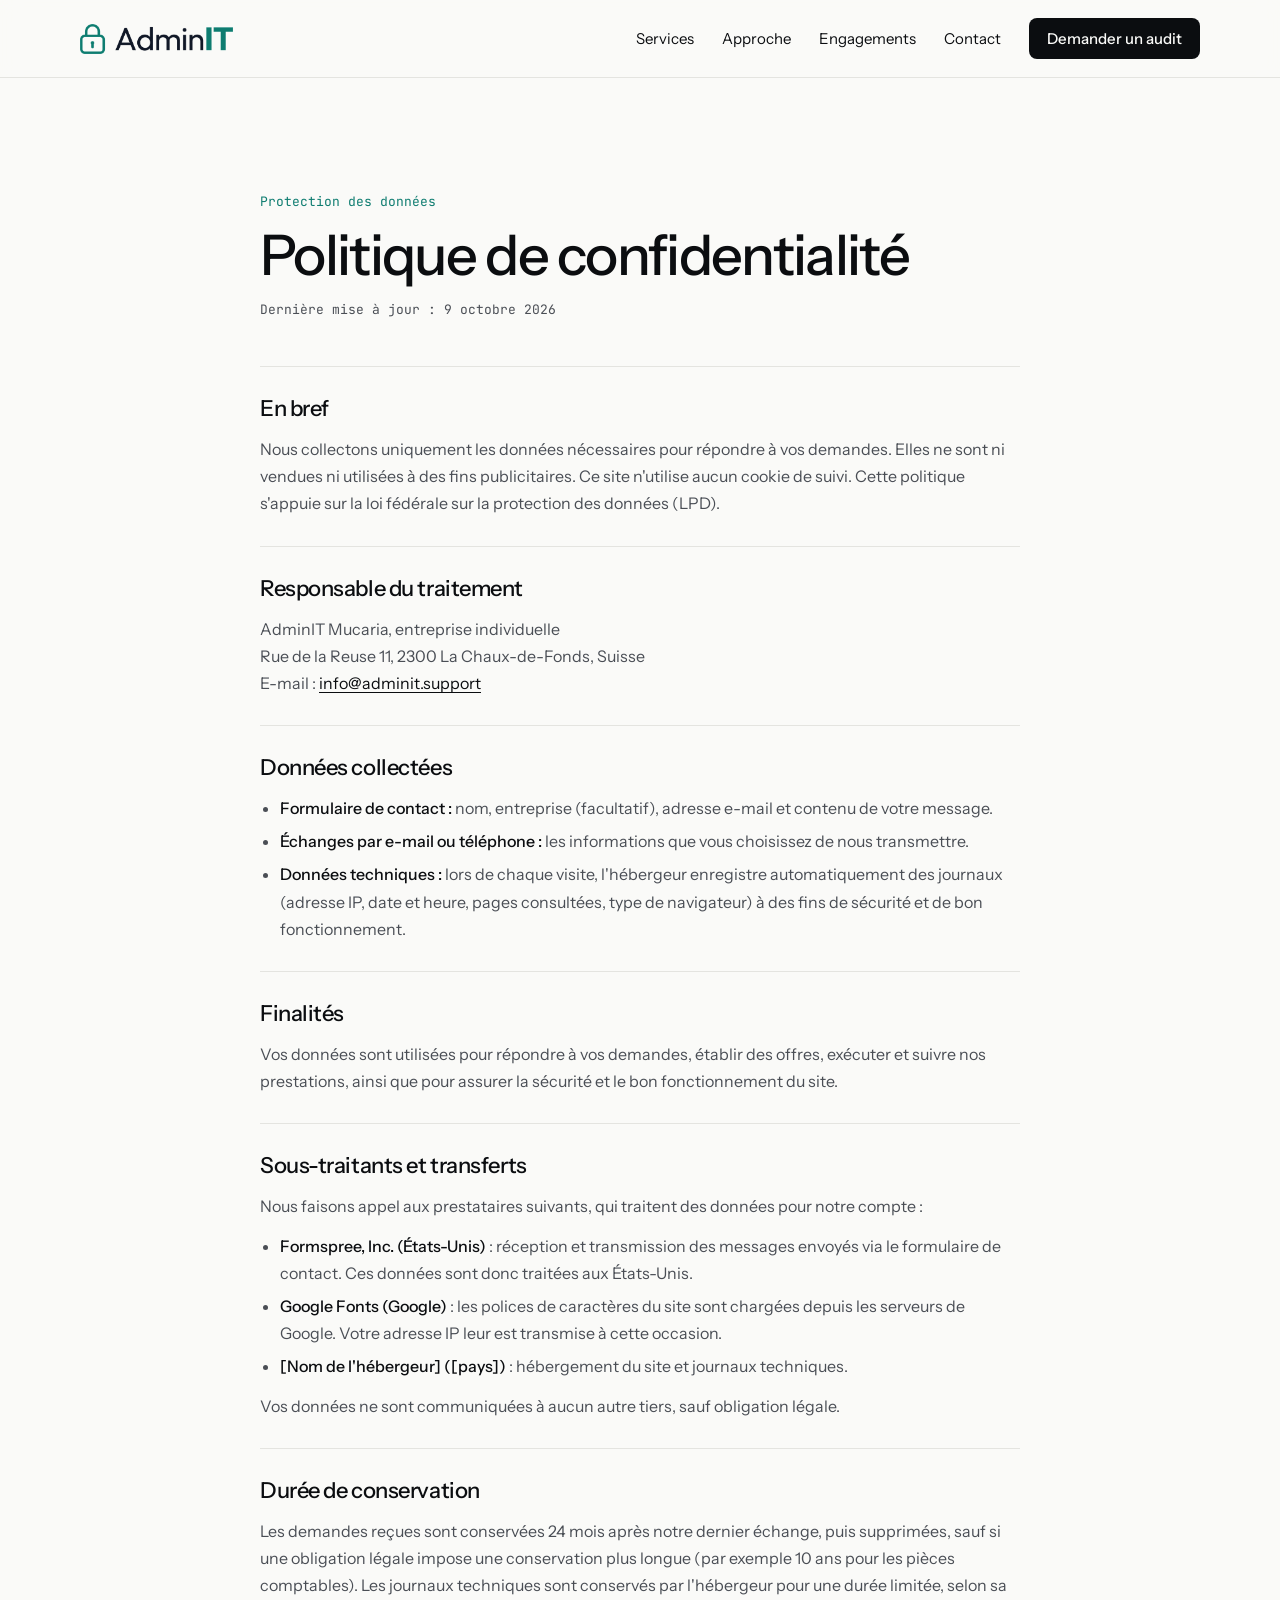
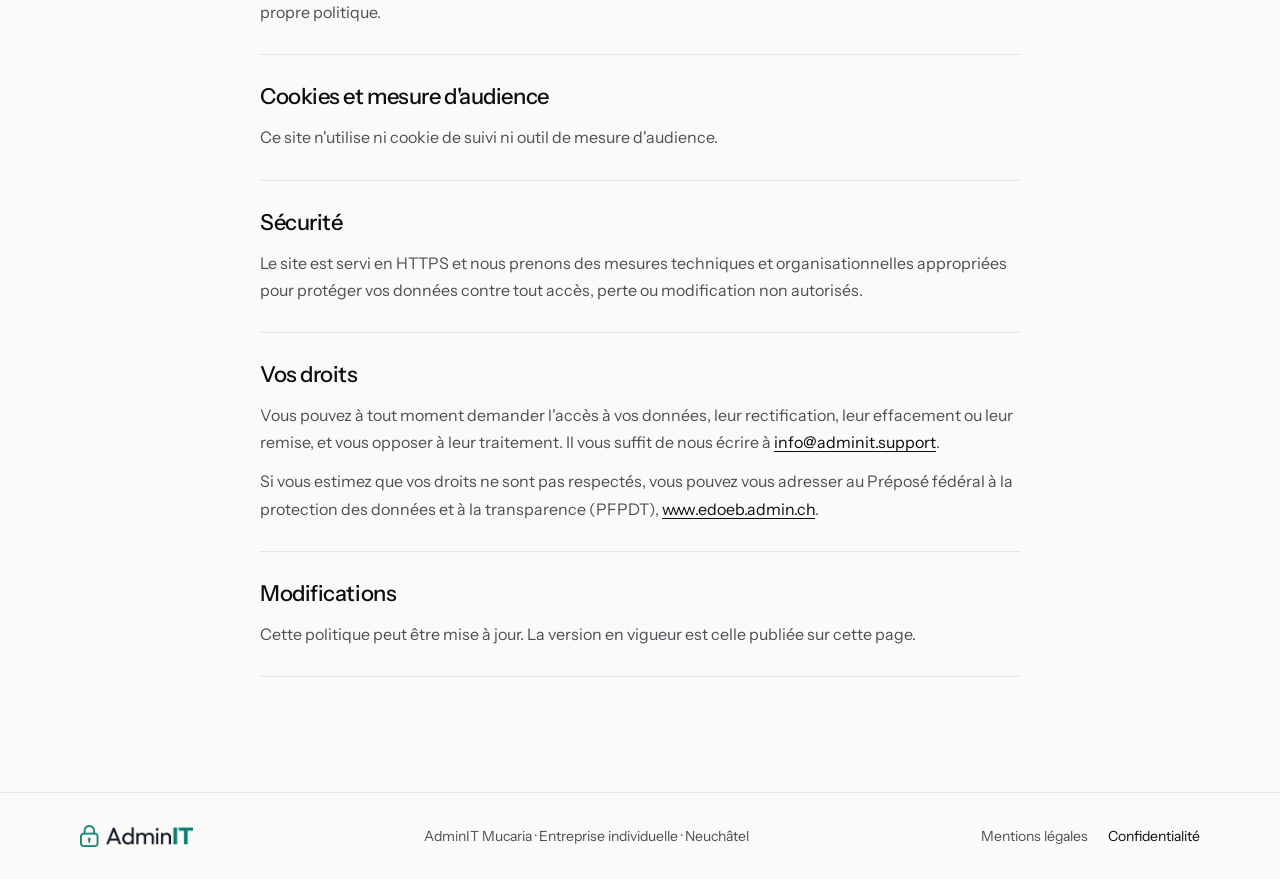
==== confidentialite.html @ e239843e "Site v1" ====
<!doctype html>
<html lang="fr">
<head>
<meta charset="utf-8">
<meta name="viewport" content="width=device-width, initial-scale=1">
<title>Politique de confidentialité — AdminIT</title>
<meta name="description" content="Politique de confidentialité d'AdminIT : données collectées, finalités, sous-traitants, durée de conservation et vos droits selon la LPD.">
<link rel="canonical" href="https://adminit.support/confidentialite.html">
<meta name="theme-color" content="#FAFAF8">

<meta property="og:type" content="website">
<meta property="og:locale" content="fr_CH">
<meta property="og:site_name" content="AdminIT">
<meta property="og:title" content="Politique de confidentialité — AdminIT">
<meta property="og:description" content="Politique de confidentialité d'AdminIT : données collectées, finalités, sous-traitants, durée de conservation et vos droits selon la LPD.">
<meta property="og:url" content="https://adminit.support/confidentialite.html">
<meta property="og:image" content="https://adminit.support/assets/og-image.png">
<meta name="twitter:card" content="summary_large_image">

<link rel="icon" type="image/png" href="assets/favicon.png">
<link rel="apple-touch-icon" href="assets/apple-touch-icon.png">

<link rel="preconnect" href="https://fonts.googleapis.com">
<link rel="preconnect" href="https://fonts.gstatic.com" crossorigin>
<link rel="stylesheet" href="https://fonts.googleapis.com/css2?family=Instrument+Sans:wght@400;500;600&amp;family=JetBrains+Mono:wght@400;500&amp;display=swap">
<link rel="stylesheet" href="styles.css">
<script>document.documentElement.classList.add('js')</script>
<script src="script.js" defer></script>
</head>
<body>
<a class="skip-link" href="#contenu">Aller au contenu</a>

<header class="site-header">
  <div class="container header-inner">
    <a class="brand" href="index.html" aria-label="AdminIT — accueil">
      <img src="assets/logo-adminit.png" alt="AdminIT" width="153" height="30">
    </a>
    <button class="nav-toggle" type="button" aria-expanded="false" aria-controls="site-nav" aria-label="Ouvrir le menu">
      <span class="nav-toggle-bar"></span>
      <span class="nav-toggle-bar"></span>
    </button>
    <nav id="site-nav" class="site-nav" aria-label="Navigation principale">
      <a href="index.html#services">Services</a>
      <a href="index.html#approche">Approche</a>
      <a href="index.html#engagements">Engagements</a>
      <a href="index.html#contact">Contact</a>
      <a class="btn btn-dark" href="index.html#contact">Demander un audit</a>
    </nav>
  </div>
</header>

<main id="contenu" class="container section legal">
  <div class="legal-head reveal">
    <span class="eyebrow">Protection des données</span>
    <h1 class="legal-title">Politique de confidentialité</h1>
    <p class="legal-updated">Dernière mise à jour : 9 octobre 2026</p>
  </div>

  <section class="legal-section reveal">
    <h2>En bref</h2>
    <p>Nous collectons uniquement les données nécessaires pour répondre à vos demandes. Elles ne sont ni vendues ni utilisées à des fins publicitaires. Ce site n'utilise aucun cookie de suivi. Cette politique s'appuie sur la loi fédérale sur la protection des données (LPD).</p>
  </section>

  <section class="legal-section reveal">
    <h2>Responsable du traitement</h2>
    <p>AdminIT Mucaria, entreprise individuelle<br>
    Rue de la Reuse 11, 2300 La Chaux-de-Fonds, Suisse<br>
    E-mail : <a href="mailto:info@adminit.support">info@adminit.support</a></p>
  </section>

  <section class="legal-section reveal">
    <h2>Données collectées</h2>
    <ul>
      <li><strong>Formulaire de contact :</strong> nom, entreprise (facultatif), adresse e-mail et contenu de votre message.</li>
      <li><strong>Échanges par e-mail ou téléphone :</strong> les informations que vous choisissez de nous transmettre.</li>
      <li><strong>Données techniques :</strong> lors de chaque visite, l'hébergeur enregistre automatiquement des journaux (adresse IP, date et heure, pages consultées, type de navigateur) à des fins de sécurité et de bon fonctionnement.</li>
    </ul>
  </section>

  <section class="legal-section reveal">
    <h2>Finalités</h2>
    <p>Vos données sont utilisées pour répondre à vos demandes, établir des offres, exécuter et suivre nos prestations, ainsi que pour assurer la sécurité et le bon fonctionnement du site.</p>
  </section>

  <section class="legal-section reveal">
    <h2>Sous-traitants et transferts</h2>
    <p>Nous faisons appel aux prestataires suivants, qui traitent des données pour notre compte :</p>
    <ul>
      <li><strong>Formspree, Inc. (États-Unis)</strong> : réception et transmission des messages envoyés via le formulaire de contact. Ces données sont donc traitées aux États-Unis.</li>
      <li><strong>Google Fonts (Google)</strong> : les polices de caractères du site sont chargées depuis les serveurs de Google. Votre adresse IP leur est transmise à cette occasion.</li>
      <li><strong>[Nom de l'hébergeur] ([pays])</strong> : hébergement du site et journaux techniques.</li>
    </ul>
    <p>Vos données ne sont communiquées à aucun autre tiers, sauf obligation légale.</p>
  </section>

  <section class="legal-section reveal">
    <h2>Durée de conservation</h2>
    <p>Les demandes reçues sont conservées 24 mois après notre dernier échange, puis supprimées, sauf si une obligation légale impose une conservation plus longue (par exemple 10 ans pour les pièces comptables). Les journaux techniques sont conservés par l'hébergeur pour une durée limitée, selon sa propre politique.</p>
  </section>

  <section class="legal-section reveal">
    <h2>Cookies et mesure d'audience</h2>
    <p>Ce site n'utilise ni cookie de suivi ni outil de mesure d'audience.</p>
  </section>

  <section class="legal-section reveal">
    <h2>Sécurité</h2>
    <p>Le site est servi en HTTPS et nous prenons des mesures techniques et organisationnelles appropriées pour protéger vos données contre tout accès, perte ou modification non autorisés.</p>
  </section>

  <section class="legal-section reveal">
    <h2>Vos droits</h2>
    <p>Vous pouvez à tout moment demander l'accès à vos données, leur rectification, leur effacement ou leur remise, et vous opposer à leur traitement. Il vous suffit de nous écrire à <a href="mailto:info@adminit.support">info@adminit.support</a>.</p>
    <p>Si vous estimez que vos droits ne sont pas respectés, vous pouvez vous adresser au Préposé fédéral à la protection des données et à la transparence (PFPDT), <a href="https://www.edoeb.admin.ch" rel="noopener">www.edoeb.admin.ch</a>.</p>
  </section>

  <section class="legal-section reveal">
    <h2>Modifications</h2>
    <p>Cette politique peut être mise à jour. La version en vigueur est celle publiée sur cette page.</p>
  </section>
</main>

<footer class="site-footer">
  <div class="container footer-inner">
    <a class="footer-brand" href="index.html"><img src="assets/logo-adminit.png" alt="AdminIT" width="113" height="22" loading="lazy"></a>
    <span>AdminIT Mucaria · Entreprise individuelle · Neuchâtel</span>
    <div class="footer-links">
      <a href="mentions-legales.html">Mentions légales</a>
      <a href="confidentialite.html" aria-current="page">Confidentialité</a>
    </div>
  </div>
</footer>
</body>
</html>
---- styles.css ----
/* ==========================================================================
   AdminIT — feuille de styles
   ========================================================================== */

:root {
  /* Couleurs */
  --accent: #0E7C70;            /* vert du logo */
  --accent-on-dark: #7ED3C6;    /* accent lisible sur fond sombre */
  --ink: #0B0D10;
  --bg: #FAFAF8;
  --bg-translucent: rgba(250, 250, 248, 0.88);
  --surface: #FFFFFF;
  --muted: #4A4E55;
  --placeholder: #80848B;
  --line: #E4E4E0;
  --line-soft: #EEEEEA;
  --line-strong: #CFCFCA;
  --ok: #16804A;
  --ok-rgb: 22, 128, 74;
  --danger: #B42318;
  --dark-line: #2A2E35;
  --dark-muted: #B4B8BF;

  /* Typographie */
  --font-sans: 'Instrument Sans', system-ui, -apple-system, 'Segoe UI', Roboto, sans-serif;
  --font-mono: 'JetBrains Mono', ui-monospace, SFMono-Regular, Menlo, Consolas, monospace;
  --fs-h1: clamp(40px, 5.6vw, 72px);
  --fs-h2: clamp(32px, 3.8vw, 48px);
  --fs-lead: clamp(17px, 1.5vw, 20px);

  /* Espacements */
  --container: 1200px;
  --gutter: clamp(20px, 4vw, 40px);
  --section-y: clamp(72px, 9vw, 120px);
  --gap-columns: clamp(40px, 6vw, 80px);
  --header-h: 80px;

  /* Rayons */
  --radius-xs: 4px;
  --radius-sm: 6px;
  --radius: 8px;
  --radius-btn: 9px;
  --radius-lg: 14px;
  --radius-xl: 16px;

  /* Ombres */
  --shadow-card: 0 1px 2px rgba(11, 13, 16, 0.04), 0 24px 60px -30px rgba(11, 13, 16, 0.18);
  --shadow-menu: 0 24px 40px -24px rgba(11, 13, 16, 0.18);

  /* Mouvement */
  --ease-out: cubic-bezier(.2, .7, .2, 1);
  --ease-draw: cubic-bezier(.4, 0, .2, 1);
}

/* --------------------------------------------------------------------------
   Base
   -------------------------------------------------------------------------- */

*,
*::before,
*::after { box-sizing: border-box; }

html {
  -webkit-text-size-adjust: 100%;
  scroll-padding-top: var(--header-h);
}

@media (prefers-reduced-motion: no-preference) {
  html { scroll-behavior: smooth; }
}

body {
  margin: 0;
  min-height: 100vh;
  background: var(--bg);
  color: var(--ink);
  font-family: var(--font-sans);
  -webkit-font-smoothing: antialiased;
  -moz-osx-font-smoothing: grayscale;
}

img { display: block; max-width: 100%; height: auto; }
svg { flex-shrink: 0; }

a { color: var(--ink); text-decoration: none; }
a:hover { color: var(--accent); }

:focus-visible { outline: 2px solid var(--accent); outline-offset: 2px; }

input, textarea, button { font: inherit; }

.container {
  max-width: var(--container);
  margin-inline: auto;
  padding-inline: var(--gutter);
}

.section { padding-block: var(--section-y); }

.skip-link {
  position: absolute;
  left: 12px;
  top: -100px;
  z-index: 100;
  padding: 10px 16px;
  background: var(--ink);
  color: var(--bg);
  border-radius: var(--radius);
  font-size: 14px;
}
.skip-link:focus { top: 12px; color: var(--bg); }

/* Typographie partagée */
.eyebrow {
  font-family: var(--font-mono);
  font-size: 13px;
  color: var(--accent);
}

.h2 {
  margin: 0;
  font-size: var(--fs-h2);
  line-height: 1.08;
  letter-spacing: -0.03em;
  font-weight: 500;
}

.text-lead {
  margin: 0;
  font-size: 16px;
  line-height: 1.6;
  color: var(--muted);
}

/* Couleurs d'accent des pictogrammes */
.ico-accent { stroke: var(--accent); }
.ico-accent-fill { fill: var(--accent); }

/* --------------------------------------------------------------------------
   Boutons
   -------------------------------------------------------------------------- */

.btn {
  display: inline-flex;
  align-items: center;
  justify-content: center;
  gap: 10px;
  font-weight: 500;
  border-radius: var(--radius-btn);
  cursor: pointer;
  transition: background .25s ease, transform .25s ease;
}
.btn:hover { transform: translateY(-1px); }

.btn-dark {
  background: var(--ink);
  color: var(--bg);
  padding: 11px 18px;
  border-radius: var(--radius);
}
.btn-dark:hover { color: var(--bg); }

.btn-accent { background: var(--accent); color: #FFFFFF; }
.btn-accent:hover { color: #FFFFFF; }

.btn-outline { border: 1px solid var(--line-strong); }

.btn-lg { padding: 15px 22px; font-size: 16px; }

/* --------------------------------------------------------------------------
   En-tête & navigation
   -------------------------------------------------------------------------- */

.site-header {
  position: sticky;
  top: 0;
  z-index: 10;
  background: var(--bg-translucent);
  -webkit-backdrop-filter: blur(10px);
  backdrop-filter: blur(10px);
  border-bottom: 1px solid var(--line);
}

.header-inner {
  display: flex;
  flex-wrap: wrap;
  align-items: center;
  justify-content: space-between;
  gap: 16px;
  padding-block: 18px;
}

.brand { display: flex; align-items: center; }
.brand img { height: 30px; width: auto; }

.site-nav {
  display: flex;
  flex-wrap: wrap;
  align-items: center;
  gap: 28px;
  font-size: 15px;
}

.nav-toggle {
  display: none;
  flex-direction: column;
  align-items: center;
  justify-content: center;
  gap: 5px;
  width: 44px;
  height: 44px;
  padding: 0;
  border: 1px solid var(--line-strong);
  border-radius: var(--radius);
  background: transparent;
  color: var(--ink);
  cursor: pointer;
}

.nav-toggle-bar {
  display: block;
  width: 18px;
  height: 1.6px;
  border-radius: 2px;
  background: currentColor;
  transition: transform .3s var(--ease-out);
}

.site-header.is-open .nav-toggle-bar:first-child { transform: translateY(3.3px) rotate(45deg); }
.site-header.is-open .nav-toggle-bar:last-child { transform: translateY(-3.3px) rotate(-45deg); }

/* Menu burger (uniquement si JavaScript est actif) */
@media (max-width: 820px) {
  .js .nav-toggle { display: inline-flex; }

  .js .site-nav {
    position: absolute;
    top: 100%;
    left: 0;
    right: 0;
    flex-direction: column;
    flex-wrap: nowrap;
    align-items: stretch;
    gap: 0;
    padding: 8px var(--gutter) 24px;
    background: var(--bg);
    border-block: 1px solid var(--line);
    box-shadow: var(--shadow-menu);
    opacity: 0;
    visibility: hidden;
    transform: translateY(-8px);
    transition: opacity .25s ease, transform .25s ease, visibility 0s linear .25s;
  }

  .js .site-header.is-open .site-nav {
    opacity: 1;
    visibility: visible;
    transform: none;
    transition: opacity .25s ease, transform .25s ease, visibility 0s;
  }

  .js .site-nav a:not(.btn) {
    padding: 16px 0;
    font-size: 17px;
    border-bottom: 1px solid var(--line);
  }

  .js .site-nav .btn {
    margin-top: 20px;
    padding: 14px 18px;
    font-size: 16px;
  }
}

/* --------------------------------------------------------------------------
   Hero
   -------------------------------------------------------------------------- */

.hero {
  display: grid;
  grid-template-columns: repeat(auto-fit, minmax(min(100%, 440px), 1fr));
  gap: var(--gap-columns);
  align-items: center;
  padding-block: clamp(64px, 9vw, 120px) clamp(64px, 8vw, 104px);
}

.hero-copy { display: flex; flex-direction: column; gap: 28px; }

.hero-tag {
  margin: 0;
  display: flex;
  align-items: center;
  gap: 10px;
  font-family: var(--font-mono);
  font-size: 13px;
  color: var(--muted);
  letter-spacing: 0.02em;
}

.pulse-dot {
  display: inline-block;
  flex-shrink: 0;
  width: 8px;
  height: 8px;
  border-radius: 50%;
  background: var(--ok);
  animation: pulse 2.4s ease-out infinite;
}

.hero-title {
  margin: 0;
  font-size: var(--fs-h1);
  line-height: 1.02;
  letter-spacing: -0.035em;
  font-weight: 500;
}

.hero-lead {
  margin: 0;
  max-width: 520px;
  font-size: var(--fs-lead);
  line-height: 1.55;
  color: var(--muted);
}

.hero-actions { display: flex; flex-wrap: wrap; gap: 12px; }

/* Carte « état du parc » */
.status-card {
  position: relative;
  margin: 0;
  background: var(--surface);
  border: 1px solid var(--line);
  border-radius: var(--radius-xl);
  overflow: hidden;
  box-shadow: var(--shadow-card);
}

.status-scan {
  position: absolute;
  left: 0;
  right: 0;
  top: 52px;
  height: 1px;
  background: var(--accent);
  opacity: 0.6;
  pointer-events: none;
  animation: scan 4.5s linear infinite;
}

.status-bar {
  display: flex;
  align-items: center;
  justify-content: space-between;
  padding: 16px 20px;
  border-bottom: 1px solid var(--line-soft);
}

.status-dots { display: flex; gap: 6px; }
.status-dots span {
  display: inline-block;
  width: 10px;
  height: 10px;
  border-radius: 50%;
  background: var(--line);
}

.status-caption {
  font-family: var(--font-mono);
  font-size: 12px;
  color: var(--muted);
}

.status-summary {
  display: flex;
  flex-direction: column;
  gap: 6px;
  padding: 24px 24px 8px;
}

.status-summary-label { font-size: 13px; color: var(--muted); }

.status-summary-value {
  display: flex;
  align-items: baseline;
  gap: 10px;
  font-size: 34px;
  font-weight: 500;
  letter-spacing: -0.03em;
}

.cursor {
  display: inline-block;
  width: 9px;
  height: 22px;
  background: var(--accent);
  animation: blink 1.1s steps(2) infinite;
}

.status-chart { display: block; width: 100%; height: 110px; }
.chart-line { stroke: var(--accent); }
.chart-base { stroke: var(--line-soft); }

.status-list {
  list-style: none;
  margin: 0;
  padding: 8px 24px 24px;
  display: flex;
  flex-direction: column;
}

.status-row {
  display: flex;
  align-items: center;
  justify-content: space-between;
  padding: 13px 0;
  border-top: 1px solid var(--line-soft);
  font-size: 14px;
}

.status-row--stack { flex-direction: column; align-items: stretch; gap: 8px; }
.status-row-head { display: flex; align-items: center; justify-content: space-between; }
.status-label { display: flex; align-items: center; gap: 10px; }

.status-value {
  font-family: var(--font-mono);
  font-size: 12px;
  color: var(--muted);
}
.status-value--ok { color: var(--ok); }

.progress {
  height: 4px;
  background: var(--line-soft);
  border-radius: var(--radius-xs);
  overflow: hidden;
}

.progress-bar {
  width: 78%;
  height: 100%;
  background: var(--accent);
  border-radius: var(--radius-xs);
  transform-origin: left center;
}

/* --------------------------------------------------------------------------
   Références
   -------------------------------------------------------------------------- */

.trust { border-block: 1px solid var(--line); }

/* Séparateur utilisé tant que le bandeau de références est masqué */
.section-divider { margin: 0; border: 0; border-top: 1px solid var(--line); }

.trust-inner {
  display: flex;
  flex-wrap: wrap;
  align-items: center;
  justify-content: space-between;
  gap: 20px 32px;
  padding-block: 28px;
}

.trust-label {
  margin: 0;
  font-family: var(--font-mono);
  font-size: 12px;
  color: var(--muted);
  letter-spacing: 0.04em;
  text-transform: uppercase;
}

.trust-logos {
  list-style: none;
  margin: 0;
  padding: 0;
  display: flex;
  flex-wrap: wrap;
  gap: 14px;
}

.trust-logo {
  width: 120px;
  height: 40px;
  display: flex;
  align-items: center;
  justify-content: center;
  border: 1px dashed var(--line-strong);
  border-radius: var(--radius-sm);
  font-size: 12px;
  color: var(--muted);
}

/* --------------------------------------------------------------------------
   Services
   -------------------------------------------------------------------------- */

.section-head {
  display: flex;
  flex-wrap: wrap;
  justify-content: space-between;
  align-items: flex-end;
  gap: 24px;
  margin-bottom: 48px;
}

.section-title { display: flex; flex-direction: column; gap: 16px; max-width: 620px; }

.section-intro {
  margin: 0;
  max-width: 360px;
  font-size: 16px;
  line-height: 1.6;
  color: var(--muted);
}

.services-grid {
  display: grid;
  grid-template-columns: 1fr;
  gap: 1px;
  background: var(--line);
  border: 1px solid var(--line);
  border-radius: var(--radius-lg);
  overflow: hidden;
}

@media (min-width: 600px) { .services-grid { grid-template-columns: repeat(2, 1fr); } }
@media (min-width: 1040px) { .services-grid { grid-template-columns: repeat(4, 1fr); } }

.svc {
  display: flex;
  flex-direction: column;
  gap: 18px;
  min-height: 300px;
  padding: 32px 28px;
  background: var(--bg);
  transition: background .35s ease;
}
.svc:hover { background: var(--surface); }

.svc-top { display: flex; justify-content: space-between; align-items: center; }
.svc-top svg, .svc .arr { color: var(--ink); }

.svc-num {
  font-family: var(--font-mono);
  font-size: 12px;
  color: var(--muted);
}

.svc-title {
  margin: 0;
  font-size: 22px;
  font-weight: 500;
  letter-spacing: -0.02em;
}

.svc-text {
  margin: 0;
  font-size: 15px;
  line-height: 1.6;
  color: var(--muted);
}

.svc-more {
  margin-top: auto;
  display: flex;
  align-items: center;
  gap: 8px;
  font-size: 14px;
  font-weight: 500;
}

.arr { transition: transform .3s ease; }
.svc:hover .arr { transform: translateX(4px); }

/* --------------------------------------------------------------------------
   Approche
   -------------------------------------------------------------------------- */

.approach {
  background: var(--surface);
  border-block: 1px solid var(--line);
}

.approach-inner {
  display: grid;
  grid-template-columns: repeat(auto-fit, minmax(min(100%, 340px), 1fr));
  gap: var(--gap-columns);
}

.approach-intro { display: flex; flex-direction: column; gap: 16px; }
.approach-intro .text-lead { max-width: 380px; }

.steps {
  list-style: none;
  margin: 0;
  padding: 0;
  display: flex;
  flex-direction: column;
}

.step {
  display: grid;
  grid-template-columns: 64px 1fr;
  gap: 20px;
  padding: 28px 0;
  border-top: 1px solid var(--line);
}
.step:last-child { border-bottom: 1px solid var(--line); }

.step-num {
  font-family: var(--font-mono);
  font-size: 14px;
  color: var(--muted);
}

.step-body { display: flex; flex-direction: column; gap: 8px; }

.step-title {
  margin: 0;
  font-size: 22px;
  font-weight: 500;
  letter-spacing: -0.02em;
}

.step-text {
  margin: 0;
  font-size: 15px;
  line-height: 1.6;
  color: var(--muted);
}

@media (max-width: 480px) {
  .step { grid-template-columns: 40px 1fr; gap: 12px; }
}

/* --------------------------------------------------------------------------
   Engagements
   -------------------------------------------------------------------------- */

.engagements { background: var(--ink); color: var(--bg); }
.engagements .eyebrow { color: var(--accent-on-dark); }
.engagements .ico-accent { stroke: var(--accent-on-dark); }

.engagements-inner { display: flex; flex-direction: column; gap: 56px; }

.engagements-head { display: flex; flex-direction: column; gap: 16px; max-width: 680px; }

.pillars {
  list-style: none;
  margin: 0;
  padding: 0;
  display: grid;
  grid-template-columns: repeat(auto-fit, minmax(min(100%, 260px), 1fr));
  gap: 40px;
}

.pillar {
  display: flex;
  flex-direction: column;
  gap: 14px;
  padding-top: 24px;
  border-top: 1px solid var(--dark-line);
}

.pillar h3 { margin: 0; font-size: 20px; font-weight: 500; }

.pillar p {
  margin: 0;
  font-size: 15px;
  line-height: 1.6;
  color: var(--dark-muted);
}

.testimonial {
  margin: 0;
  max-width: 820px;
  padding-top: 40px;
  border-top: 1px solid var(--dark-line);
  display: flex;
  flex-direction: column;
  gap: 20px;
}

.testimonial blockquote {
  margin: 0;
  font-size: clamp(22px, 2.4vw, 30px);
  line-height: 1.35;
  letter-spacing: -0.02em;
}

.testimonial figcaption {
  font-family: var(--font-mono);
  font-size: 13px;
  color: var(--dark-muted);
}

/* --------------------------------------------------------------------------
   Contact
   -------------------------------------------------------------------------- */

.contact {
  display: grid;
  grid-template-columns: repeat(auto-fit, minmax(min(100%, 380px), 1fr));
  gap: var(--gap-columns);
}

.contact-intro { display: flex; flex-direction: column; gap: 20px; }
.contact-intro .text-lead { max-width: 420px; }

.contact-list { display: flex; flex-direction: column; margin-top: 12px; }

.contact-row {
  display: flex;
  justify-content: space-between;
  gap: 16px;
  padding: 18px 0;
  border-top: 1px solid var(--line);
  font-size: 16px;
}
.contact-row:last-child { border-bottom: 1px solid var(--line); }

.contact-row-label { color: var(--muted); }
.contact-row-value { text-align: right; font-style: normal; }

.contact-form {
  display: flex;
  flex-direction: column;
  gap: 18px;
  padding: clamp(24px, 3vw, 36px);
  background: var(--surface);
  border: 1px solid var(--line);
  border-radius: var(--radius-xl);
}

.form-row {
  display: grid;
  grid-template-columns: repeat(auto-fit, minmax(min(100%, 180px), 1fr));
  gap: 18px;
}

.field { display: flex; flex-direction: column; gap: 8px; }
.field label { font-size: 14px; font-weight: 500; }

.field input,
.field textarea {
  width: 100%;
  border: 1px solid var(--line-strong);
  border-radius: var(--radius);
  background: var(--bg);
  color: var(--ink);
  font-size: 15px;
}

.field input { height: 48px; padding: 0 14px; }
.field textarea { padding: 12px 14px; resize: vertical; }

.field input::placeholder,
.field textarea::placeholder { color: var(--placeholder); opacity: 1; }

.field input:focus,
.field textarea:focus { outline: 2px solid var(--accent); outline-offset: 1px; }

.form-honeypot {
  position: absolute;
  left: -9999px;
  width: 1px;
  height: 1px;
  overflow: hidden;
}

.form-submit {
  height: 52px;
  border: 0;
  border-radius: var(--radius-btn);
  background: var(--accent);
  color: #FFFFFF;
  font-size: 16px;
  font-weight: 500;
}
.form-submit:disabled { opacity: 0.7; cursor: progress; transform: none; }

.form-status {
  margin: 0;
  padding: 12px 14px;
  border-radius: var(--radius);
  font-size: 14px;
  line-height: 1.5;
}
.form-status:empty { display: none; }
.form-status[data-state="success"] { background: rgba(var(--ok-rgb), 0.08); color: var(--ok); }
.form-status[data-state="error"] { background: rgba(180, 35, 24, 0.07); color: var(--danger); }

.form-note { margin: 0; font-size: 13px; line-height: 1.5; color: var(--muted); }
.form-note a { color: var(--muted); text-decoration: underline; text-underline-offset: 2px; }
.form-note a:hover { color: var(--accent); }

/* --------------------------------------------------------------------------
   Pied de page
   -------------------------------------------------------------------------- */

.site-footer { border-top: 1px solid var(--line); }

.footer-inner {
  display: flex;
  flex-wrap: wrap;
  justify-content: space-between;
  align-items: center;
  gap: 16px;
  padding-block: 32px;
  font-size: 14px;
  color: var(--muted);
}

.footer-brand img { height: 22px; width: auto; }

.footer-links { display: flex; gap: 20px; }
.footer-links a { color: var(--muted); }
.footer-links a:hover,
.footer-links a[aria-current="page"] { color: var(--ink); }

/* --------------------------------------------------------------------------
   Pages légales
   -------------------------------------------------------------------------- */

.legal { max-width: calc(760px + 2 * var(--gutter)); }

.legal-head {
  display: flex;
  flex-direction: column;
  gap: 16px;
  margin-bottom: 48px;
}

.legal-title {
  margin: 0;
  font-size: clamp(36px, 4.6vw, 56px);
  line-height: 1.05;
  letter-spacing: -0.03em;
  font-weight: 500;
}

.legal-updated {
  margin: 0;
  font-family: var(--font-mono);
  font-size: 13px;
  color: var(--muted);
}

.legal-section {
  padding-block: 28px;
  border-top: 1px solid var(--line);
}
.legal-section:last-child { border-bottom: 1px solid var(--line); }

.legal-section h2 {
  margin: 0 0 14px;
  font-size: 22px;
  font-weight: 500;
  letter-spacing: -0.02em;
}

.legal-section p,
.legal-section li,
.legal-section dd {
  font-size: 16px;
  line-height: 1.7;
  color: var(--muted);
}

.legal-section p { margin: 0; }
.legal-section p + p,
.legal-section p + ul,
.legal-section ul + p { margin-top: 12px; }

.legal-section ul { margin: 0; padding-left: 20px; }
.legal-section li + li { margin-top: 6px; }
.legal-section strong { color: var(--ink); font-weight: 500; }

.legal-section a {
  color: var(--ink);
  text-decoration: underline;
  text-underline-offset: 3px;
}
.legal-section a:hover { color: var(--accent); }

.legal-list {
  display: grid;
  grid-template-columns: minmax(0, 200px) 1fr;
  margin: 0;
}

.legal-list dt,
.legal-list dd {
  margin: 0;
  padding: 10px 0;
  border-top: 1px solid var(--line-soft);
}
.legal-list dt { font-size: 15px; color: var(--ink); padding-right: 16px; }
.legal-list dt:first-of-type,
.legal-list dt:first-of-type + dd { border-top: 0; }

@media (max-width: 560px) {
  .legal-list { grid-template-columns: 1fr; }
  .legal-list dt { padding-bottom: 0; }
  .legal-list dd { border-top: 0; padding-top: 2px; }
}

/* --------------------------------------------------------------------------
   Animations
   -------------------------------------------------------------------------- */

@keyframes up { to { opacity: 1; transform: none; } }

@keyframes pulse {
  0%   { box-shadow: 0 0 0 0 rgba(var(--ok-rgb), 0.45); }
  70%  { box-shadow: 0 0 0 8px rgba(var(--ok-rgb), 0); }
  100% { box-shadow: 0 0 0 0 rgba(var(--ok-rgb), 0); }
}

@keyframes grow { from { transform: scaleX(0); } to { transform: scaleX(1); } }

@keyframes draw { to { stroke-dashoffset: 0; } }

@keyframes scan {
  0%   { transform: translateY(0); opacity: 0; }
  10%  { opacity: 1; }
  90%  { opacity: 1; }
  100% { transform: translateY(300px); opacity: 0; }
}

@keyframes blink { 50% { opacity: 0; } }

/* Apparition au scroll : l'état masqué n'existe que si JS est actif */
.js .reveal { opacity: 0; transform: translateY(16px); }
.js .reveal.is-visible {
  animation: up .9s var(--ease-out) var(--reveal-delay, 0s) forwards;
}

.d1 { --reveal-delay: .08s; }
.d2 { --reveal-delay: .2s; }
.d3 { --reveal-delay: .32s; }
.d4 { --reveal-delay: .44s; }
.d5 { --reveal-delay: .56s; }
.d6 { --reveal-delay: .7s; }

/* Animations internes à la carte du hero, lancées quand elle apparaît */
.js .progress-bar { transform: scaleX(0); }
.js .is-visible .progress-bar { animation: grow 1.6s var(--ease-out) .9s both; }

.js .chart-line { stroke-dasharray: 640; stroke-dashoffset: 640; }
.js .is-visible .chart-line { animation: draw 2.4s var(--ease-draw) 1s forwards; }

@media (prefers-reduced-motion: reduce) {
  .js .reveal,
  .js .reveal.is-visible { animation: none; opacity: 1; transform: none; }

  .js .progress-bar,
  .js .is-visible .progress-bar { animation: none; transform: none; }

  .js .chart-line,
  .js .is-visible .chart-line { animation: none; stroke-dashoffset: 0; }

  .pulse-dot,
  .status-scan,
  .cursor { animation: none; }

  .btn:hover,
  .svc:hover .arr { transform: none; }

  .js .site-nav,
  .nav-toggle-bar { transition: none !important; }
}
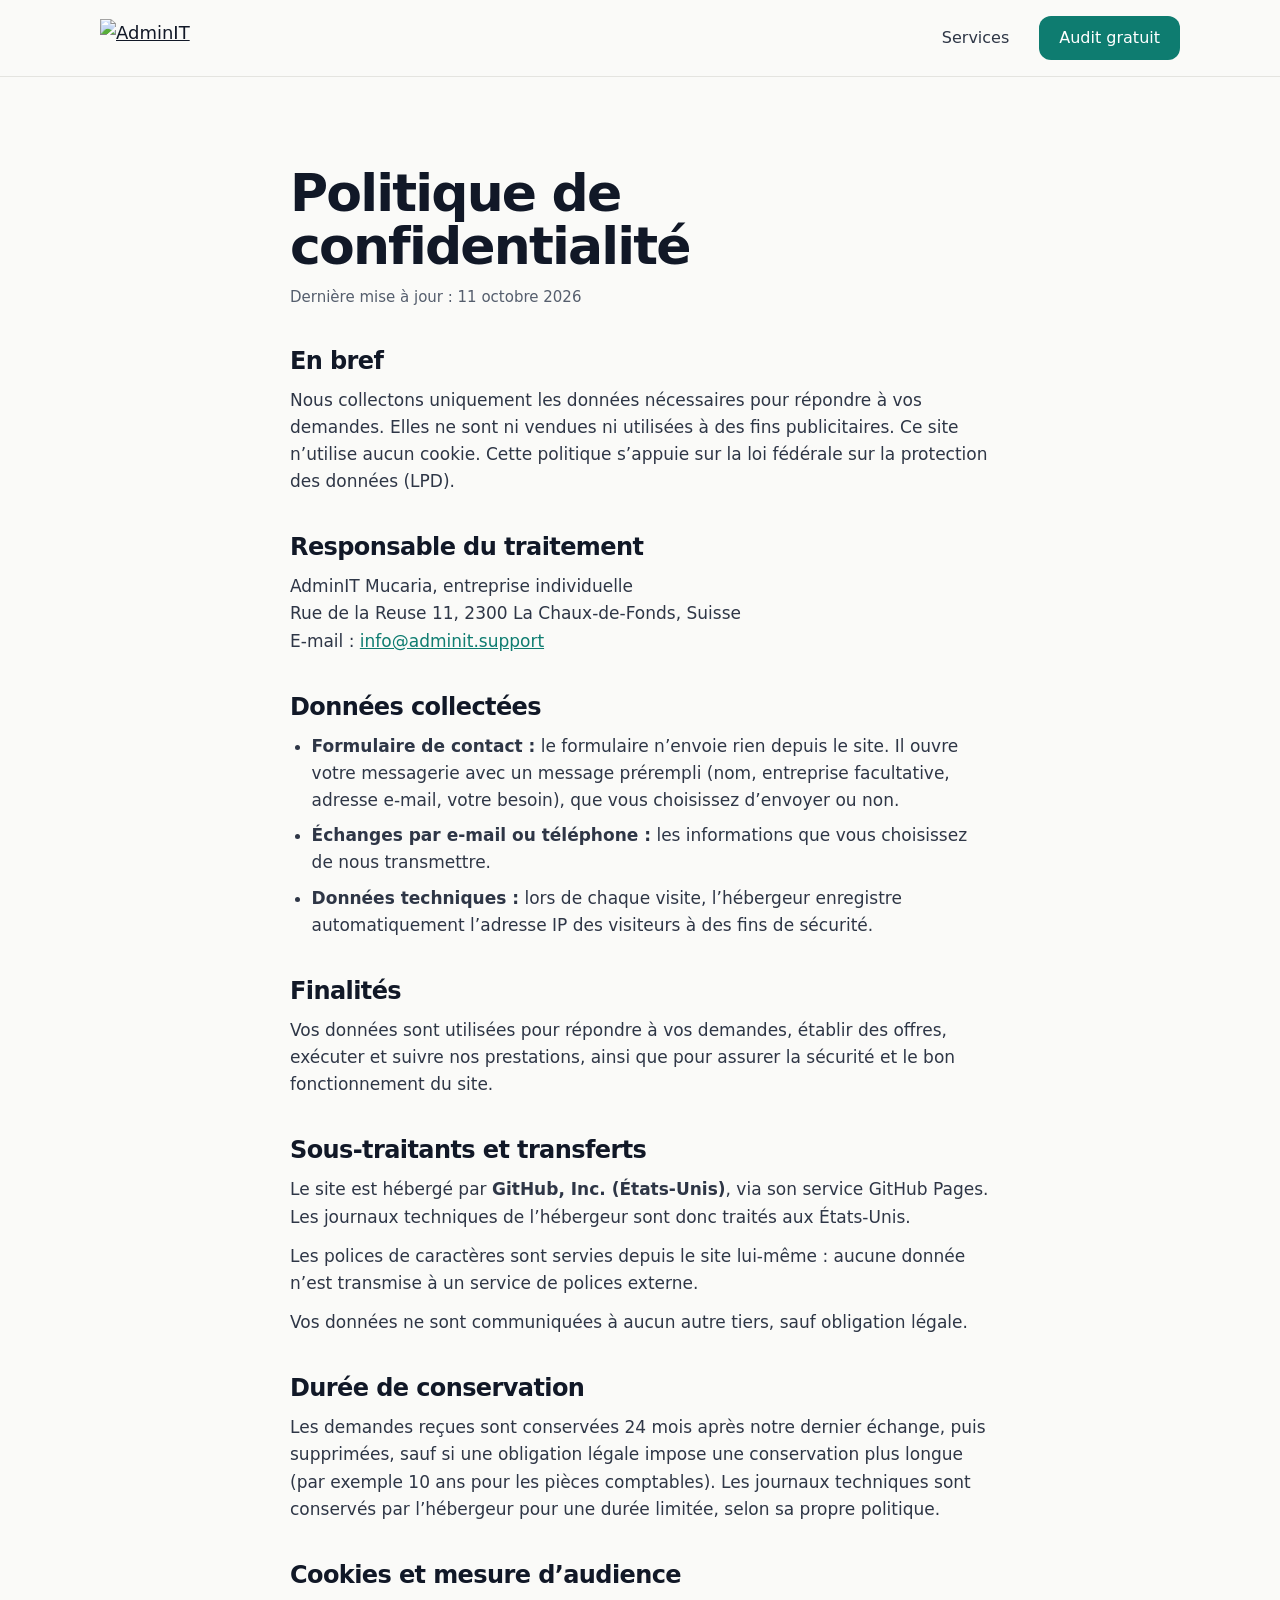
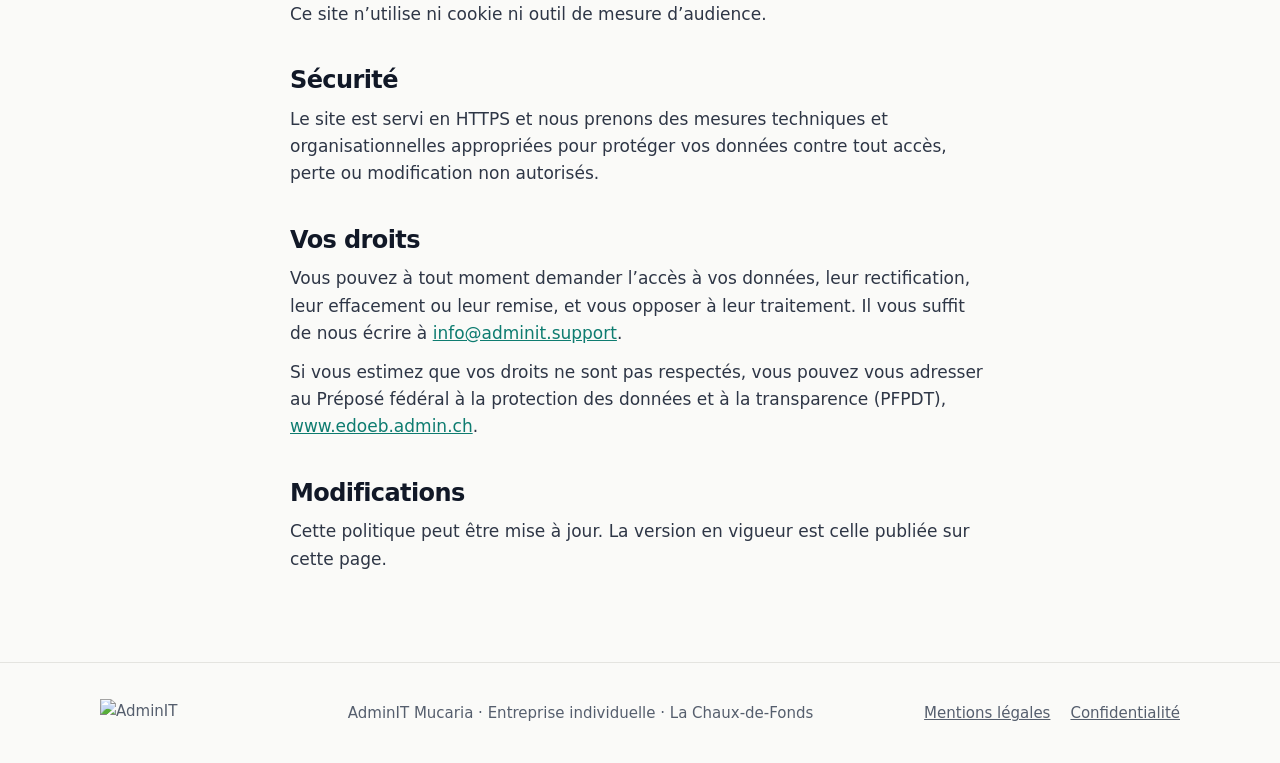
==== commit 10e179e0: "V2" ====
--- a/confidentialite.html
+++ b/confidentialite.html
@@ -1,133 +1,72 @@
 <!doctype html>
-<html lang="fr">
+<html lang="fr-CH">
 <head>
 <meta charset="utf-8">
 <meta name="viewport" content="width=device-width, initial-scale=1">
-<title>Politique de confidentialité — AdminIT</title>
-<meta name="description" content="Politique de confidentialité d'AdminIT : données collectées, finalités, sous-traitants, durée de conservation et vos droits selon la LPD.">
-<link rel="canonical" href="https://adminit.support/confidentialite.html">
-<meta name="theme-color" content="#FAFAF8">
-
-<meta property="og:type" content="website">
-<meta property="og:locale" content="fr_CH">
-<meta property="og:site_name" content="AdminIT">
-<meta property="og:title" content="Politique de confidentialité — AdminIT">
-<meta property="og:description" content="Politique de confidentialité d'AdminIT : données collectées, finalités, sous-traitants, durée de conservation et vos droits selon la LPD.">
-<meta property="og:url" content="https://adminit.support/confidentialite.html">
-<meta property="og:image" content="https://adminit.support/assets/og-image.png">
-<meta name="twitter:card" content="summary_large_image">
-
-<link rel="icon" type="image/png" href="assets/favicon.png">
-<link rel="apple-touch-icon" href="assets/apple-touch-icon.png">
-
-<link rel="preconnect" href="https://fonts.googleapis.com">
-<link rel="preconnect" href="https://fonts.gstatic.com" crossorigin>
-<link rel="stylesheet" href="https://fonts.googleapis.com/css2?family=Instrument+Sans:wght@400;500;600&amp;family=JetBrains+Mono:wght@400;500&amp;display=swap">
+<title>Politique de confidentialité · AdminIT</title>
+<meta name="robots" content="noindex">
+<link rel="icon" href="assets/favicon.svg" type="image/svg+xml">
+<link rel="icon" href="assets/favicon.png" type="image/png" sizes="any">
 <link rel="stylesheet" href="styles.css">
-<script>document.documentElement.classList.add('js')</script>
-<script src="script.js" defer></script>
 </head>
 <body>
-<a class="skip-link" href="#contenu">Aller au contenu</a>
-
-<header class="site-header">
-  <div class="container header-inner">
-    <a class="brand" href="index.html" aria-label="AdminIT — accueil">
-      <img src="assets/logo-adminit.png" alt="AdminIT" width="153" height="30">
-    </a>
-    <button class="nav-toggle" type="button" aria-expanded="false" aria-controls="site-nav" aria-label="Ouvrir le menu">
-      <span class="nav-toggle-bar"></span>
-      <span class="nav-toggle-bar"></span>
-    </button>
-    <nav id="site-nav" class="site-nav" aria-label="Navigation principale">
-      <a href="index.html#services">Services</a>
-      <a href="index.html#approche">Approche</a>
-      <a href="index.html#engagements">Engagements</a>
-      <a href="index.html#contact">Contact</a>
-      <a class="btn btn-dark" href="index.html#contact">Demander un audit</a>
-    </nav>
+<a class="skip" href="#contenu">Aller au contenu</a>
+<header class="top scrolled">
+  <div class="wrap">
+    <a class="brand" href="./" aria-label="AdminIT, accueil"><img src="assets/logo-mark.svg" alt="AdminIT" width="186" height="38"></a>
+    <nav class="nav" aria-label="Navigation"><a class="lk" href="./#services">Services</a><a class="btn btn-p" href="./#contact">Audit gratuit</a></nav>
   </div>
 </header>
+<main class="legal" id="contenu">
+  <div class="wrap">
+    <h1>Politique de confidentialité</h1>
+    <p class="upd">Dernière mise à jour : 11 octobre 2026</p>
 
-<main id="contenu" class="container section legal">
-  <div class="legal-head reveal">
-    <span class="eyebrow">Protection des données</span>
-    <h1 class="legal-title">Politique de confidentialité</h1>
-    <p class="legal-updated">Dernière mise à jour : 9 octobre 2026</p>
-  </div>
+    <h2>En bref</h2>
+    <p>Nous collectons uniquement les données nécessaires pour répondre à vos demandes. Elles ne sont ni vendues ni utilisées à des fins publicitaires. Ce site n’utilise aucun cookie. Cette politique s’appuie sur la loi fédérale sur la protection des données (LPD).</p>
 
-  <section class="legal-section reveal">
-    <h2>En bref</h2>
-    <p>Nous collectons uniquement les données nécessaires pour répondre à vos demandes. Elles ne sont ni vendues ni utilisées à des fins publicitaires. Ce site n'utilise aucun cookie de suivi. Cette politique s'appuie sur la loi fédérale sur la protection des données (LPD).</p>
-  </section>
-
-  <section class="legal-section reveal">
     <h2>Responsable du traitement</h2>
     <p>AdminIT Mucaria, entreprise individuelle<br>
     Rue de la Reuse 11, 2300 La Chaux-de-Fonds, Suisse<br>
     E-mail : <a href="mailto:info@adminit.support">info@adminit.support</a></p>
-  </section>
 
-  <section class="legal-section reveal">
     <h2>Données collectées</h2>
     <ul>
-      <li><strong>Formulaire de contact :</strong> nom, entreprise (facultatif), adresse e-mail et contenu de votre message.</li>
+      <li><strong>Formulaire de contact :</strong> le formulaire n’envoie rien depuis le site. Il ouvre votre messagerie avec un message prérempli (nom, entreprise facultative, adresse e-mail, votre besoin), que vous choisissez d’envoyer ou non.</li>
       <li><strong>Échanges par e-mail ou téléphone :</strong> les informations que vous choisissez de nous transmettre.</li>
-      <li><strong>Données techniques :</strong> lors de chaque visite, l'hébergeur enregistre automatiquement des journaux (adresse IP, date et heure, pages consultées, type de navigateur) à des fins de sécurité et de bon fonctionnement.</li>
+      <li><strong>Données techniques :</strong> lors de chaque visite, l’hébergeur enregistre automatiquement l’adresse IP des visiteurs à des fins de sécurité.</li>
     </ul>
-  </section>
 
-  <section class="legal-section reveal">
     <h2>Finalités</h2>
     <p>Vos données sont utilisées pour répondre à vos demandes, établir des offres, exécuter et suivre nos prestations, ainsi que pour assurer la sécurité et le bon fonctionnement du site.</p>
-  </section>
 
-  <section class="legal-section reveal">
     <h2>Sous-traitants et transferts</h2>
-    <p>Nous faisons appel aux prestataires suivants, qui traitent des données pour notre compte :</p>
-    <ul>
-      <li><strong>Formspree, Inc. (États-Unis)</strong> : réception et transmission des messages envoyés via le formulaire de contact. Ces données sont donc traitées aux États-Unis.</li>
-      <li><strong>Google Fonts (Google)</strong> : les polices de caractères du site sont chargées depuis les serveurs de Google. Votre adresse IP leur est transmise à cette occasion.</li>
-      <li><strong>[Nom de l'hébergeur] ([pays])</strong> : hébergement du site et journaux techniques.</li>
-    </ul>
+    <p>Le site est hébergé par <strong>GitHub, Inc. (États-Unis)</strong>, via son service GitHub Pages. Les journaux techniques de l’hébergeur sont donc traités aux États-Unis.</p>
+    <p>Les polices de caractères sont servies depuis le site lui-même : aucune donnée n’est transmise à un service de polices externe.</p>
     <p>Vos données ne sont communiquées à aucun autre tiers, sauf obligation légale.</p>
-  </section>
 
-  <section class="legal-section reveal">
     <h2>Durée de conservation</h2>
-    <p>Les demandes reçues sont conservées 24 mois après notre dernier échange, puis supprimées, sauf si une obligation légale impose une conservation plus longue (par exemple 10 ans pour les pièces comptables). Les journaux techniques sont conservés par l'hébergeur pour une durée limitée, selon sa propre politique.</p>
-  </section>
+    <p>Les demandes reçues sont conservées 24 mois après notre dernier échange, puis supprimées, sauf si une obligation légale impose une conservation plus longue (par exemple 10 ans pour les pièces comptables). Les journaux techniques sont conservés par l’hébergeur pour une durée limitée, selon sa propre politique.</p>
 
-  <section class="legal-section reveal">
-    <h2>Cookies et mesure d'audience</h2>
-    <p>Ce site n'utilise ni cookie de suivi ni outil de mesure d'audience.</p>
-  </section>
+    <h2>Cookies et mesure d’audience</h2>
+    <p>Ce site n’utilise ni cookie ni outil de mesure d’audience.</p>
 
-  <section class="legal-section reveal">
     <h2>Sécurité</h2>
     <p>Le site est servi en HTTPS et nous prenons des mesures techniques et organisationnelles appropriées pour protéger vos données contre tout accès, perte ou modification non autorisés.</p>
-  </section>
 
-  <section class="legal-section reveal">
     <h2>Vos droits</h2>
-    <p>Vous pouvez à tout moment demander l'accès à vos données, leur rectification, leur effacement ou leur remise, et vous opposer à leur traitement. Il vous suffit de nous écrire à <a href="mailto:info@adminit.support">info@adminit.support</a>.</p>
+    <p>Vous pouvez à tout moment demander l’accès à vos données, leur rectification, leur effacement ou leur remise, et vous opposer à leur traitement. Il vous suffit de nous écrire à <a href="mailto:info@adminit.support">info@adminit.support</a>.</p>
     <p>Si vous estimez que vos droits ne sont pas respectés, vous pouvez vous adresser au Préposé fédéral à la protection des données et à la transparence (PFPDT), <a href="https://www.edoeb.admin.ch" rel="noopener">www.edoeb.admin.ch</a>.</p>
-  </section>
 
-  <section class="legal-section reveal">
     <h2>Modifications</h2>
     <p>Cette politique peut être mise à jour. La version en vigueur est celle publiée sur cette page.</p>
-  </section>
+  </div>
 </main>
-
-<footer class="site-footer">
-  <div class="container footer-inner">
-    <a class="footer-brand" href="index.html"><img src="assets/logo-adminit.png" alt="AdminIT" width="113" height="22" loading="lazy"></a>
-    <span>AdminIT Mucaria · Entreprise individuelle · Neuchâtel</span>
-    <div class="footer-links">
-      <a href="mentions-legales.html">Mentions légales</a>
-      <a href="confidentialite.html" aria-current="page">Confidentialité</a>
-    </div>
+<footer class="foot">
+  <div class="wrap">
+    <img src="assets/logo-mark.svg" alt="AdminIT" width="137" height="28">
+    <span>AdminIT Mucaria · Entreprise individuelle · La Chaux-de-Fonds</span>
+    <nav aria-label="Liens légaux"><a href="mentions-legales.html">Mentions légales</a><a href="confidentialite.html">Confidentialité</a></nav>
   </div>
 </footer>
 </body>
--- a/styles.css
+++ b/styles.css
@@ -1,974 +1,164 @@
-/* ==========================================================================
-   AdminIT — feuille de styles
-   ========================================================================== */
+/* AdminIT — site vitrine
+   Mise en page : colonnes simples, beaucoup d'air, illustrations au trait (même style que la vidéo). */
+@font-face{font-family:"Outfit";font-weight:400;font-style:normal;font-display:swap;src:url("assets/outfit-latin-400-normal.woff2") format("woff2")}
+@font-face{font-family:"Outfit";font-weight:500;font-style:normal;font-display:swap;src:url("assets/outfit-latin-500-normal.woff2") format("woff2")}
+@font-face{font-family:"Outfit";font-weight:600;font-style:normal;font-display:swap;src:url("assets/outfit-latin-600-normal.woff2") format("woff2")}
 
-:root {
-  /* Couleurs */
-  --accent: #0E7C70;            /* vert du logo */
-  --accent-on-dark: #7ED3C6;    /* accent lisible sur fond sombre */
-  --ink: #0B0D10;
-  --bg: #FAFAF8;
-  --bg-translucent: rgba(250, 250, 248, 0.88);
-  --surface: #FFFFFF;
-  --muted: #4A4E55;
-  --placeholder: #80848B;
-  --line: #E4E4E0;
-  --line-soft: #EEEEEA;
-  --line-strong: #CFCFCA;
-  --ok: #16804A;
-  --ok-rgb: 22, 128, 74;
-  --danger: #B42318;
-  --dark-line: #2A2E35;
-  --dark-muted: #B4B8BF;
+:root{
+  color-scheme:light;
+  --bg:#FAFAF8;      /* fond du logo */
+  --surface:#FFFFFF;
+  --ink:#111827;     /* « Admin » */
+  --ink2:#2E3646;
+  --mut:#555E6D;
+  --line:#E4E4E0;
+  --teal:#0E7C70;    /* cadenas et « IT » */
+  --teal-d:#0A5F56;
+  --tint:#EAF4F1;
+  --teal2:#CBE6E1;
+  --yel:#FFD54A;     /* le post-it */
+  --font:"Outfit",ui-sans-serif,system-ui,-apple-system,"Segoe UI",Roboto,sans-serif;
+  --wrap:1160px;
+  --gx:clamp(20px,5vw,40px);
+  --r:18px;
+}
+*,*::before,*::after{box-sizing:border-box}
+html{scroll-behavior:smooth;-webkit-text-size-adjust:100%}
+body{margin:0;background:var(--bg);color:var(--ink);font-family:var(--font);font-size:18px;line-height:1.6;-webkit-font-smoothing:antialiased;text-rendering:optimizeLegibility}
+img,svg{display:block;max-width:100%}
+a{color:inherit}
+:focus-visible{outline:3px solid var(--teal);outline-offset:3px;border-radius:6px}
+.wrap{max-width:var(--wrap);margin-inline:auto;padding-inline:var(--gx)}
+.skip{position:absolute;left:-999px;top:8px;background:var(--ink);color:#fff;padding:10px 14px;border-radius:8px;z-index:20}
+.skip:focus{left:12px}
 
-  /* Typographie */
-  --font-sans: 'Instrument Sans', system-ui, -apple-system, 'Segoe UI', Roboto, sans-serif;
-  --font-mono: 'JetBrains Mono', ui-monospace, SFMono-Regular, Menlo, Consolas, monospace;
-  --fs-h1: clamp(40px, 5.6vw, 72px);
-  --fs-h2: clamp(32px, 3.8vw, 48px);
-  --fs-lead: clamp(17px, 1.5vw, 20px);
+h1,h2,h3{margin:0;font-weight:600;letter-spacing:-.025em;line-height:1.08;text-wrap:balance}
+h1{font-size:clamp(40px,5.4vw,66px);letter-spacing:-.035em;line-height:1.02}
+h2{font-size:clamp(32px,4.2vw,50px)}
+h3{font-size:22px;letter-spacing:-.015em;line-height:1.25}
+p{margin:0}
+.lead{font-size:clamp(18px,1.6vw,21px);color:var(--mut);max-width:34em}
+.kicker{font-size:16px;font-weight:500;color:var(--teal);margin-bottom:14px}
+.mk{position:relative;z-index:0;white-space:nowrap}
+.mk::before{content:"";position:absolute;z-index:-1;left:-.06em;right:-.06em;top:.24em;bottom:.02em;background:var(--yel);border-radius:.05em .2em .1em .24em;transform-origin:0 50%;animation:mark .55s .5s cubic-bezier(.3,.7,.2,1) both}
+@keyframes mark{from{transform:scaleX(0)}to{transform:scaleX(1)}}
 
-  /* Espacements */
-  --container: 1200px;
-  --gutter: clamp(20px, 4vw, 40px);
-  --section-y: clamp(72px, 9vw, 120px);
-  --gap-columns: clamp(40px, 6vw, 80px);
-  --header-h: 80px;
+/* boutons */
+.btn{display:inline-flex;align-items:center;justify-content:center;gap:10px;min-height:52px;padding:0 24px;border-radius:12px;font:500 17px/1 var(--font);text-decoration:none;border:2px solid transparent;cursor:pointer;transition:background .2s ease,transform .2s ease,border-color .2s ease}
+.btn svg{width:18px;height:18px;flex:none;transition:transform .2s ease}
+.btn:hover svg{transform:translateX(3px)}
+.btn-p{background:var(--teal);color:#fff}
+.btn-p:hover{background:var(--teal-d)}
+.btn-s{border-color:var(--ink);color:var(--ink);background:transparent}
+.btn-s:hover{background:var(--ink);color:#fff}
+.btn:active{transform:translateY(1px)}
 
-  /* Rayons */
-  --radius-xs: 4px;
-  --radius-sm: 6px;
-  --radius: 8px;
-  --radius-btn: 9px;
-  --radius-lg: 14px;
-  --radius-xl: 16px;
+/* en-tête */
+.top{position:sticky;top:0;z-index:10;background:var(--bg);border-bottom:1px solid transparent;transition:border-color .2s ease}
+.top.scrolled{border-bottom-color:var(--line)}
+.top .wrap{display:flex;align-items:center;justify-content:space-between;gap:20px;min-height:76px}
+.brand{display:block;flex:none}
+.brand img{height:38px;width:auto}
+.nav{display:flex;align-items:center;gap:30px;font-size:16px;font-weight:500}
+.nav a{text-decoration:none;color:var(--ink2)}
+.nav a:hover{color:var(--teal)}
+.nav .btn{min-height:44px;padding:0 18px;font-size:16px;color:#fff}
+@media (max-width:760px){.nav .lk{display:none}.brand img{height:32px}}
 
-  /* Ombres */
-  --shadow-card: 0 1px 2px rgba(11, 13, 16, 0.04), 0 24px 60px -30px rgba(11, 13, 16, 0.18);
-  --shadow-menu: 0 24px 40px -24px rgba(11, 13, 16, 0.18);
+/* héros */
+.hero{padding-block:clamp(48px,8vw,104px) clamp(56px,8vw,112px)}
+.hero .wrap{display:grid;grid-template-columns:minmax(0,1.2fr) minmax(0,.8fr);gap:clamp(32px,5vw,72px);align-items:center}
+.hero-txt{display:flex;flex-direction:column;gap:28px;min-width:0}
+.ctas{display:flex;flex-wrap:wrap;gap:12px}
+.hero-ill{min-width:0}
+.hero-ill svg{width:100%;height:auto;max-width:560px;margin-inline:auto}
+@media (max-width:900px){.hero .wrap{grid-template-columns:1fr}.hero-ill svg{max-width:440px}}
+.shk{animation:lock .5s .9s cubic-bezier(.5,0,.75,0) both}
+@keyframes lock{from{transform:translateY(-24px)}to{transform:none}}
+.ok{transform-box:fill-box;transform-origin:50% 50%;animation:pop .45s 1.45s cubic-bezier(.3,1.6,.5,1) both}
+@keyframes pop{from{transform:scale(0)}to{transform:scale(1)}}
 
-  /* Mouvement */
-  --ease-out: cubic-bezier(.2, .7, .2, 1);
-  --ease-draw: cubic-bezier(.4, 0, .2, 1);
+/* sections */
+.sec{padding-block:clamp(72px,9vw,120px)}
+.sec-head{display:flex;flex-direction:column;gap:18px;max-width:720px;margin-bottom:clamp(36px,5vw,56px)}
+.sec-head p{color:var(--mut);max-width:36em}
+
+/* services */
+.cards{display:grid;grid-template-columns:repeat(auto-fit,minmax(min(100%,250px),1fr));gap:20px}
+.card{background:var(--surface);border:1px solid var(--line);border-radius:var(--r);padding:30px 28px;display:flex;flex-direction:column;gap:14px;transition:transform .25s ease,box-shadow .25s ease}
+.card:hover{transform:translateY(-3px);box-shadow:0 18px 40px -24px rgba(17,24,39,.28)}
+.card .ic{width:64px;height:64px;border-radius:16px;background:var(--tint);display:grid;place-items:center;margin-bottom:8px}
+.card .ic svg{width:40px;height:40px}
+.card p{font-size:16px;color:var(--mut)}
+
+/* méthode */
+.steps{list-style:none;margin:0;padding:0;display:grid;grid-template-columns:repeat(3,minmax(0,1fr));gap:clamp(24px,4vw,48px);position:relative}
+.steps::before{content:"";position:absolute;left:28px;right:28px;top:27px;height:2px;background:var(--line)}
+.step{position:relative;display:flex;flex-direction:column;gap:12px}
+.step .n{width:56px;height:56px;border-radius:50%;background:var(--teal);color:#fff;display:grid;place-items:center;font-size:22px;font-weight:600;box-shadow:0 0 0 8px var(--bg);margin-bottom:10px}
+.step p{font-size:16px;color:var(--mut)}
+@media (max-width:820px){.steps{grid-template-columns:1fr}.steps::before{left:27px;right:auto;top:28px;bottom:28px;width:2px;height:auto}.step{padding-left:84px;min-height:56px}.step .n{position:absolute;left:0;top:0;margin:0}}
+
+/* engagements */
+.local{background:var(--tint)}
+.local .wrap{display:grid;grid-template-columns:minmax(0,1fr) minmax(0,1fr);gap:clamp(32px,5vw,72px);align-items:center}
+.local .step .n{box-shadow:none}
+.vals{display:flex;flex-direction:column;gap:22px;margin-top:36px;padding:0;list-style:none}
+.vals li{display:grid;grid-template-columns:44px minmax(0,1fr);gap:16px;align-items:start}
+.vals .vi{width:44px;height:44px;border-radius:12px;background:var(--surface);display:grid;place-items:center}
+.vals .vi svg{width:26px;height:26px}
+.vals h3{font-size:20px;margin-bottom:4px}
+.vals p{font-size:16px;color:var(--mut)}
+.van svg{width:100%;height:auto;max-width:560px;margin-inline:auto}
+@media (max-width:900px){.local .wrap{grid-template-columns:1fr}.van{order:-1}}
+
+/* contact */
+.contact .wrap{display:grid;grid-template-columns:minmax(0,.9fr) minmax(0,1.1fr);gap:clamp(32px,5vw,72px);align-items:start}
+.contact-txt{display:flex;flex-direction:column;gap:22px;min-width:0}
+.mail{display:flex;flex-wrap:wrap;align-items:center;gap:12px;margin-top:8px}
+.mail a{font-size:clamp(19px,2vw,22px);font-weight:500;color:var(--teal);text-decoration:none;word-break:break-all}
+.mail a:hover{text-decoration:underline}
+.copy{font:500 15px/1 var(--font);min-height:40px;padding:0 14px;border-radius:10px;border:1px solid var(--line);background:var(--surface);color:var(--ink2);cursor:pointer}
+.copy:hover{border-color:var(--ink2)}
+.form{background:var(--surface);border:1px solid var(--line);border-radius:22px;padding:clamp(22px,3vw,36px);display:flex;flex-direction:column;gap:18px}
+.row{display:grid;grid-template-columns:repeat(auto-fit,minmax(min(100%,200px),1fr));gap:18px}
+.f{display:flex;flex-direction:column;gap:8px;min-width:0}
+.f label{font-size:15px;font-weight:500}
+.f input,.f textarea{font:400 17px/1.4 var(--font);color:var(--ink);background:var(--bg);border:1.5px solid #CFCFCA;border-radius:12px;padding:13px 14px;width:100%}
+.f textarea{resize:vertical;min-height:140px}
+.f input:focus,.f textarea:focus{outline:none;border-color:var(--teal);box-shadow:0 0 0 3px rgba(14,124,112,.18)}
+.form .btn{width:100%}
+.hint{font-size:14px;color:var(--mut)}
+.sent{font-size:15px;color:var(--teal-d);background:var(--tint);border-radius:10px;padding:12px 14px}
+@media (max-width:900px){.contact .wrap{grid-template-columns:1fr}}
+
+/* pied */
+.foot{border-top:1px solid var(--line);padding-block:36px}
+.foot .wrap{display:flex;flex-wrap:wrap;align-items:center;justify-content:space-between;gap:18px 32px;font-size:15px;color:var(--mut)}
+.foot img{height:28px;width:auto}
+.foot nav{display:flex;flex-wrap:wrap;gap:20px}
+.foot a{color:var(--mut)}
+.foot a:hover{color:var(--ink)}
+
+/* page légale */
+.legal{padding-block:clamp(48px,7vw,96px)}
+.legal .wrap{max-width:780px}
+.legal h1{font-size:clamp(34px,5vw,52px);margin-bottom:28px}
+.legal h2{font-size:24px;margin:40px 0 12px}
+.legal p,.legal li{color:var(--ink2);font-size:17px}
+.legal p+p{margin-top:12px}
+
+@media (prefers-reduced-motion:reduce){
+  html{scroll-behavior:auto}
+  *,*::before,*::after{animation:none!important;transition:none!important}
 }
 
-/* --------------------------------------------------------------------------
-   Base
-   -------------------------------------------------------------------------- */
-
-*,
-*::before,
-*::after { box-sizing: border-box; }
-
-html {
-  -webkit-text-size-adjust: 100%;
-  scroll-padding-top: var(--header-h);
-}
-
-@media (prefers-reduced-motion: no-preference) {
-  html { scroll-behavior: smooth; }
-}
-
-body {
-  margin: 0;
-  min-height: 100vh;
-  background: var(--bg);
-  color: var(--ink);
-  font-family: var(--font-sans);
-  -webkit-font-smoothing: antialiased;
-  -moz-osx-font-smoothing: grayscale;
-}
-
-img { display: block; max-width: 100%; height: auto; }
-svg { flex-shrink: 0; }
-
-a { color: var(--ink); text-decoration: none; }
-a:hover { color: var(--accent); }
-
-:focus-visible { outline: 2px solid var(--accent); outline-offset: 2px; }
-
-input, textarea, button { font: inherit; }
-
-.container {
-  max-width: var(--container);
-  margin-inline: auto;
-  padding-inline: var(--gutter);
-}
-
-.section { padding-block: var(--section-y); }
-
-.skip-link {
-  position: absolute;
-  left: 12px;
-  top: -100px;
-  z-index: 100;
-  padding: 10px 16px;
-  background: var(--ink);
-  color: var(--bg);
-  border-radius: var(--radius);
-  font-size: 14px;
-}
-.skip-link:focus { top: 12px; color: var(--bg); }
-
-/* Typographie partagée */
-.eyebrow {
-  font-family: var(--font-mono);
-  font-size: 13px;
-  color: var(--accent);
-}
-
-.h2 {
-  margin: 0;
-  font-size: var(--fs-h2);
-  line-height: 1.08;
-  letter-spacing: -0.03em;
-  font-weight: 500;
-}
-
-.text-lead {
-  margin: 0;
-  font-size: 16px;
-  line-height: 1.6;
-  color: var(--muted);
-}
-
-/* Couleurs d'accent des pictogrammes */
-.ico-accent { stroke: var(--accent); }
-.ico-accent-fill { fill: var(--accent); }
-
-/* --------------------------------------------------------------------------
-   Boutons
-   -------------------------------------------------------------------------- */
-
-.btn {
-  display: inline-flex;
-  align-items: center;
-  justify-content: center;
-  gap: 10px;
-  font-weight: 500;
-  border-radius: var(--radius-btn);
-  cursor: pointer;
-  transition: background .25s ease, transform .25s ease;
-}
-.btn:hover { transform: translateY(-1px); }
-
-.btn-dark {
-  background: var(--ink);
-  color: var(--bg);
-  padding: 11px 18px;
-  border-radius: var(--radius);
-}
-.btn-dark:hover { color: var(--bg); }
-
-.btn-accent { background: var(--accent); color: #FFFFFF; }
-.btn-accent:hover { color: #FFFFFF; }
-
-.btn-outline { border: 1px solid var(--line-strong); }
-
-.btn-lg { padding: 15px 22px; font-size: 16px; }
-
-/* --------------------------------------------------------------------------
-   En-tête & navigation
-   -------------------------------------------------------------------------- */
-
-.site-header {
-  position: sticky;
-  top: 0;
-  z-index: 10;
-  background: var(--bg-translucent);
-  -webkit-backdrop-filter: blur(10px);
-  backdrop-filter: blur(10px);
-  border-bottom: 1px solid var(--line);
-}
-
-.header-inner {
-  display: flex;
-  flex-wrap: wrap;
-  align-items: center;
-  justify-content: space-between;
-  gap: 16px;
-  padding-block: 18px;
-}
-
-.brand { display: flex; align-items: center; }
-.brand img { height: 30px; width: auto; }
-
-.site-nav {
-  display: flex;
-  flex-wrap: wrap;
-  align-items: center;
-  gap: 28px;
-  font-size: 15px;
-}
-
-.nav-toggle {
-  display: none;
-  flex-direction: column;
-  align-items: center;
-  justify-content: center;
-  gap: 5px;
-  width: 44px;
-  height: 44px;
-  padding: 0;
-  border: 1px solid var(--line-strong);
-  border-radius: var(--radius);
-  background: transparent;
-  color: var(--ink);
-  cursor: pointer;
-}
-
-.nav-toggle-bar {
-  display: block;
-  width: 18px;
-  height: 1.6px;
-  border-radius: 2px;
-  background: currentColor;
-  transition: transform .3s var(--ease-out);
-}
-
-.site-header.is-open .nav-toggle-bar:first-child { transform: translateY(3.3px) rotate(45deg); }
-.site-header.is-open .nav-toggle-bar:last-child { transform: translateY(-3.3px) rotate(-45deg); }
-
-/* Menu burger (uniquement si JavaScript est actif) */
-@media (max-width: 820px) {
-  .js .nav-toggle { display: inline-flex; }
-
-  .js .site-nav {
-    position: absolute;
-    top: 100%;
-    left: 0;
-    right: 0;
-    flex-direction: column;
-    flex-wrap: nowrap;
-    align-items: stretch;
-    gap: 0;
-    padding: 8px var(--gutter) 24px;
-    background: var(--bg);
-    border-block: 1px solid var(--line);
-    box-shadow: var(--shadow-menu);
-    opacity: 0;
-    visibility: hidden;
-    transform: translateY(-8px);
-    transition: opacity .25s ease, transform .25s ease, visibility 0s linear .25s;
-  }
-
-  .js .site-header.is-open .site-nav {
-    opacity: 1;
-    visibility: visible;
-    transform: none;
-    transition: opacity .25s ease, transform .25s ease, visibility 0s;
-  }
-
-  .js .site-nav a:not(.btn) {
-    padding: 16px 0;
-    font-size: 17px;
-    border-bottom: 1px solid var(--line);
-  }
-
-  .js .site-nav .btn {
-    margin-top: 20px;
-    padding: 14px 18px;
-    font-size: 16px;
-  }
-}
-
-/* --------------------------------------------------------------------------
-   Hero
-   -------------------------------------------------------------------------- */
-
-.hero {
-  display: grid;
-  grid-template-columns: repeat(auto-fit, minmax(min(100%, 440px), 1fr));
-  gap: var(--gap-columns);
-  align-items: center;
-  padding-block: clamp(64px, 9vw, 120px) clamp(64px, 8vw, 104px);
-}
-
-.hero-copy { display: flex; flex-direction: column; gap: 28px; }
-
-.hero-tag {
-  margin: 0;
-  display: flex;
-  align-items: center;
-  gap: 10px;
-  font-family: var(--font-mono);
-  font-size: 13px;
-  color: var(--muted);
-  letter-spacing: 0.02em;
-}
-
-.pulse-dot {
-  display: inline-block;
-  flex-shrink: 0;
-  width: 8px;
-  height: 8px;
-  border-radius: 50%;
-  background: var(--ok);
-  animation: pulse 2.4s ease-out infinite;
-}
-
-.hero-title {
-  margin: 0;
-  font-size: var(--fs-h1);
-  line-height: 1.02;
-  letter-spacing: -0.035em;
-  font-weight: 500;
-}
-
-.hero-lead {
-  margin: 0;
-  max-width: 520px;
-  font-size: var(--fs-lead);
-  line-height: 1.55;
-  color: var(--muted);
-}
-
-.hero-actions { display: flex; flex-wrap: wrap; gap: 12px; }
-
-/* Carte « état du parc » */
-.status-card {
-  position: relative;
-  margin: 0;
-  background: var(--surface);
-  border: 1px solid var(--line);
-  border-radius: var(--radius-xl);
-  overflow: hidden;
-  box-shadow: var(--shadow-card);
-}
-
-.status-scan {
-  position: absolute;
-  left: 0;
-  right: 0;
-  top: 52px;
-  height: 1px;
-  background: var(--accent);
-  opacity: 0.6;
-  pointer-events: none;
-  animation: scan 4.5s linear infinite;
-}
-
-.status-bar {
-  display: flex;
-  align-items: center;
-  justify-content: space-between;
-  padding: 16px 20px;
-  border-bottom: 1px solid var(--line-soft);
-}
-
-.status-dots { display: flex; gap: 6px; }
-.status-dots span {
-  display: inline-block;
-  width: 10px;
-  height: 10px;
-  border-radius: 50%;
-  background: var(--line);
-}
-
-.status-caption {
-  font-family: var(--font-mono);
-  font-size: 12px;
-  color: var(--muted);
-}
-
-.status-summary {
-  display: flex;
-  flex-direction: column;
-  gap: 6px;
-  padding: 24px 24px 8px;
-}
-
-.status-summary-label { font-size: 13px; color: var(--muted); }
-
-.status-summary-value {
-  display: flex;
-  align-items: baseline;
-  gap: 10px;
-  font-size: 34px;
-  font-weight: 500;
-  letter-spacing: -0.03em;
-}
-
-.cursor {
-  display: inline-block;
-  width: 9px;
-  height: 22px;
-  background: var(--accent);
-  animation: blink 1.1s steps(2) infinite;
-}
-
-.status-chart { display: block; width: 100%; height: 110px; }
-.chart-line { stroke: var(--accent); }
-.chart-base { stroke: var(--line-soft); }
-
-.status-list {
-  list-style: none;
-  margin: 0;
-  padding: 8px 24px 24px;
-  display: flex;
-  flex-direction: column;
-}
-
-.status-row {
-  display: flex;
-  align-items: center;
-  justify-content: space-between;
-  padding: 13px 0;
-  border-top: 1px solid var(--line-soft);
-  font-size: 14px;
-}
-
-.status-row--stack { flex-direction: column; align-items: stretch; gap: 8px; }
-.status-row-head { display: flex; align-items: center; justify-content: space-between; }
-.status-label { display: flex; align-items: center; gap: 10px; }
-
-.status-value {
-  font-family: var(--font-mono);
-  font-size: 12px;
-  color: var(--muted);
-}
-.status-value--ok { color: var(--ok); }
-
-.progress {
-  height: 4px;
-  background: var(--line-soft);
-  border-radius: var(--radius-xs);
-  overflow: hidden;
-}
-
-.progress-bar {
-  width: 78%;
-  height: 100%;
-  background: var(--accent);
-  border-radius: var(--radius-xs);
-  transform-origin: left center;
-}
-
-/* --------------------------------------------------------------------------
-   Références
-   -------------------------------------------------------------------------- */
-
-.trust { border-block: 1px solid var(--line); }
-
-/* Séparateur utilisé tant que le bandeau de références est masqué */
-.section-divider { margin: 0; border: 0; border-top: 1px solid var(--line); }
-
-.trust-inner {
-  display: flex;
-  flex-wrap: wrap;
-  align-items: center;
-  justify-content: space-between;
-  gap: 20px 32px;
-  padding-block: 28px;
-}
-
-.trust-label {
-  margin: 0;
-  font-family: var(--font-mono);
-  font-size: 12px;
-  color: var(--muted);
-  letter-spacing: 0.04em;
-  text-transform: uppercase;
-}
-
-.trust-logos {
-  list-style: none;
-  margin: 0;
-  padding: 0;
-  display: flex;
-  flex-wrap: wrap;
-  gap: 14px;
-}
-
-.trust-logo {
-  width: 120px;
-  height: 40px;
-  display: flex;
-  align-items: center;
-  justify-content: center;
-  border: 1px dashed var(--line-strong);
-  border-radius: var(--radius-sm);
-  font-size: 12px;
-  color: var(--muted);
-}
-
-/* --------------------------------------------------------------------------
-   Services
-   -------------------------------------------------------------------------- */
-
-.section-head {
-  display: flex;
-  flex-wrap: wrap;
-  justify-content: space-between;
-  align-items: flex-end;
-  gap: 24px;
-  margin-bottom: 48px;
-}
-
-.section-title { display: flex; flex-direction: column; gap: 16px; max-width: 620px; }
-
-.section-intro {
-  margin: 0;
-  max-width: 360px;
-  font-size: 16px;
-  line-height: 1.6;
-  color: var(--muted);
-}
-
-.services-grid {
-  display: grid;
-  grid-template-columns: 1fr;
-  gap: 1px;
-  background: var(--line);
-  border: 1px solid var(--line);
-  border-radius: var(--radius-lg);
-  overflow: hidden;
-}
-
-@media (min-width: 600px) { .services-grid { grid-template-columns: repeat(2, 1fr); } }
-@media (min-width: 1040px) { .services-grid { grid-template-columns: repeat(4, 1fr); } }
-
-.svc {
-  display: flex;
-  flex-direction: column;
-  gap: 18px;
-  min-height: 300px;
-  padding: 32px 28px;
-  background: var(--bg);
-  transition: background .35s ease;
-}
-.svc:hover { background: var(--surface); }
-
-.svc-top { display: flex; justify-content: space-between; align-items: center; }
-.svc-top svg, .svc .arr { color: var(--ink); }
-
-.svc-num {
-  font-family: var(--font-mono);
-  font-size: 12px;
-  color: var(--muted);
-}
-
-.svc-title {
-  margin: 0;
-  font-size: 22px;
-  font-weight: 500;
-  letter-spacing: -0.02em;
-}
-
-.svc-text {
-  margin: 0;
-  font-size: 15px;
-  line-height: 1.6;
-  color: var(--muted);
-}
-
-.svc-more {
-  margin-top: auto;
-  display: flex;
-  align-items: center;
-  gap: 8px;
-  font-size: 14px;
-  font-weight: 500;
-}
-
-.arr { transition: transform .3s ease; }
-.svc:hover .arr { transform: translateX(4px); }
-
-/* --------------------------------------------------------------------------
-   Approche
-   -------------------------------------------------------------------------- */
-
-.approach {
-  background: var(--surface);
-  border-block: 1px solid var(--line);
-}
-
-.approach-inner {
-  display: grid;
-  grid-template-columns: repeat(auto-fit, minmax(min(100%, 340px), 1fr));
-  gap: var(--gap-columns);
-}
-
-.approach-intro { display: flex; flex-direction: column; gap: 16px; }
-.approach-intro .text-lead { max-width: 380px; }
-
-.steps {
-  list-style: none;
-  margin: 0;
-  padding: 0;
-  display: flex;
-  flex-direction: column;
-}
-
-.step {
-  display: grid;
-  grid-template-columns: 64px 1fr;
-  gap: 20px;
-  padding: 28px 0;
-  border-top: 1px solid var(--line);
-}
-.step:last-child { border-bottom: 1px solid var(--line); }
-
-.step-num {
-  font-family: var(--font-mono);
-  font-size: 14px;
-  color: var(--muted);
-}
-
-.step-body { display: flex; flex-direction: column; gap: 8px; }
-
-.step-title {
-  margin: 0;
-  font-size: 22px;
-  font-weight: 500;
-  letter-spacing: -0.02em;
-}
-
-.step-text {
-  margin: 0;
-  font-size: 15px;
-  line-height: 1.6;
-  color: var(--muted);
-}
-
-@media (max-width: 480px) {
-  .step { grid-template-columns: 40px 1fr; gap: 12px; }
-}
-
-/* --------------------------------------------------------------------------
-   Engagements
-   -------------------------------------------------------------------------- */
-
-.engagements { background: var(--ink); color: var(--bg); }
-.engagements .eyebrow { color: var(--accent-on-dark); }
-.engagements .ico-accent { stroke: var(--accent-on-dark); }
-
-.engagements-inner { display: flex; flex-direction: column; gap: 56px; }
-
-.engagements-head { display: flex; flex-direction: column; gap: 16px; max-width: 680px; }
-
-.pillars {
-  list-style: none;
-  margin: 0;
-  padding: 0;
-  display: grid;
-  grid-template-columns: repeat(auto-fit, minmax(min(100%, 260px), 1fr));
-  gap: 40px;
-}
-
-.pillar {
-  display: flex;
-  flex-direction: column;
-  gap: 14px;
-  padding-top: 24px;
-  border-top: 1px solid var(--dark-line);
-}
-
-.pillar h3 { margin: 0; font-size: 20px; font-weight: 500; }
-
-.pillar p {
-  margin: 0;
-  font-size: 15px;
-  line-height: 1.6;
-  color: var(--dark-muted);
-}
-
-.testimonial {
-  margin: 0;
-  max-width: 820px;
-  padding-top: 40px;
-  border-top: 1px solid var(--dark-line);
-  display: flex;
-  flex-direction: column;
-  gap: 20px;
-}
-
-.testimonial blockquote {
-  margin: 0;
-  font-size: clamp(22px, 2.4vw, 30px);
-  line-height: 1.35;
-  letter-spacing: -0.02em;
-}
-
-.testimonial figcaption {
-  font-family: var(--font-mono);
-  font-size: 13px;
-  color: var(--dark-muted);
-}
-
-/* --------------------------------------------------------------------------
-   Contact
-   -------------------------------------------------------------------------- */
-
-.contact {
-  display: grid;
-  grid-template-columns: repeat(auto-fit, minmax(min(100%, 380px), 1fr));
-  gap: var(--gap-columns);
-}
-
-.contact-intro { display: flex; flex-direction: column; gap: 20px; }
-.contact-intro .text-lead { max-width: 420px; }
-
-.contact-list { display: flex; flex-direction: column; margin-top: 12px; }
-
-.contact-row {
-  display: flex;
-  justify-content: space-between;
-  gap: 16px;
-  padding: 18px 0;
-  border-top: 1px solid var(--line);
-  font-size: 16px;
-}
-.contact-row:last-child { border-bottom: 1px solid var(--line); }
-
-.contact-row-label { color: var(--muted); }
-.contact-row-value { text-align: right; font-style: normal; }
-
-.contact-form {
-  display: flex;
-  flex-direction: column;
-  gap: 18px;
-  padding: clamp(24px, 3vw, 36px);
-  background: var(--surface);
-  border: 1px solid var(--line);
-  border-radius: var(--radius-xl);
-}
-
-.form-row {
-  display: grid;
-  grid-template-columns: repeat(auto-fit, minmax(min(100%, 180px), 1fr));
-  gap: 18px;
-}
-
-.field { display: flex; flex-direction: column; gap: 8px; }
-.field label { font-size: 14px; font-weight: 500; }
-
-.field input,
-.field textarea {
-  width: 100%;
-  border: 1px solid var(--line-strong);
-  border-radius: var(--radius);
-  background: var(--bg);
-  color: var(--ink);
-  font-size: 15px;
-}
-
-.field input { height: 48px; padding: 0 14px; }
-.field textarea { padding: 12px 14px; resize: vertical; }
-
-.field input::placeholder,
-.field textarea::placeholder { color: var(--placeholder); opacity: 1; }
-
-.field input:focus,
-.field textarea:focus { outline: 2px solid var(--accent); outline-offset: 1px; }
-
-.form-honeypot {
-  position: absolute;
-  left: -9999px;
-  width: 1px;
-  height: 1px;
-  overflow: hidden;
-}
-
-.form-submit {
-  height: 52px;
-  border: 0;
-  border-radius: var(--radius-btn);
-  background: var(--accent);
-  color: #FFFFFF;
-  font-size: 16px;
-  font-weight: 500;
-}
-.form-submit:disabled { opacity: 0.7; cursor: progress; transform: none; }
-
-.form-status {
-  margin: 0;
-  padding: 12px 14px;
-  border-radius: var(--radius);
-  font-size: 14px;
-  line-height: 1.5;
-}
-.form-status:empty { display: none; }
-.form-status[data-state="success"] { background: rgba(var(--ok-rgb), 0.08); color: var(--ok); }
-.form-status[data-state="error"] { background: rgba(180, 35, 24, 0.07); color: var(--danger); }
-
-.form-note { margin: 0; font-size: 13px; line-height: 1.5; color: var(--muted); }
-.form-note a { color: var(--muted); text-decoration: underline; text-underline-offset: 2px; }
-.form-note a:hover { color: var(--accent); }
-
-/* --------------------------------------------------------------------------
-   Pied de page
-   -------------------------------------------------------------------------- */
-
-.site-footer { border-top: 1px solid var(--line); }
-
-.footer-inner {
-  display: flex;
-  flex-wrap: wrap;
-  justify-content: space-between;
-  align-items: center;
-  gap: 16px;
-  padding-block: 32px;
-  font-size: 14px;
-  color: var(--muted);
-}
-
-.footer-brand img { height: 22px; width: auto; }
-
-.footer-links { display: flex; gap: 20px; }
-.footer-links a { color: var(--muted); }
-.footer-links a:hover,
-.footer-links a[aria-current="page"] { color: var(--ink); }
-
-/* --------------------------------------------------------------------------
-   Pages légales
-   -------------------------------------------------------------------------- */
-
-.legal { max-width: calc(760px + 2 * var(--gutter)); }
-
-.legal-head {
-  display: flex;
-  flex-direction: column;
-  gap: 16px;
-  margin-bottom: 48px;
-}
-
-.legal-title {
-  margin: 0;
-  font-size: clamp(36px, 4.6vw, 56px);
-  line-height: 1.05;
-  letter-spacing: -0.03em;
-  font-weight: 500;
-}
-
-.legal-updated {
-  margin: 0;
-  font-family: var(--font-mono);
-  font-size: 13px;
-  color: var(--muted);
-}
-
-.legal-section {
-  padding-block: 28px;
-  border-top: 1px solid var(--line);
-}
-.legal-section:last-child { border-bottom: 1px solid var(--line); }
-
-.legal-section h2 {
-  margin: 0 0 14px;
-  font-size: 22px;
-  font-weight: 500;
-  letter-spacing: -0.02em;
-}
-
-.legal-section p,
-.legal-section li,
-.legal-section dd {
-  font-size: 16px;
-  line-height: 1.7;
-  color: var(--muted);
-}
-
-.legal-section p { margin: 0; }
-.legal-section p + p,
-.legal-section p + ul,
-.legal-section ul + p { margin-top: 12px; }
-
-.legal-section ul { margin: 0; padding-left: 20px; }
-.legal-section li + li { margin-top: 6px; }
-.legal-section strong { color: var(--ink); font-weight: 500; }
-
-.legal-section a {
-  color: var(--ink);
-  text-decoration: underline;
-  text-underline-offset: 3px;
-}
-.legal-section a:hover { color: var(--accent); }
-
-.legal-list {
-  display: grid;
-  grid-template-columns: minmax(0, 200px) 1fr;
-  margin: 0;
-}
-
-.legal-list dt,
-.legal-list dd {
-  margin: 0;
-  padding: 10px 0;
-  border-top: 1px solid var(--line-soft);
-}
-.legal-list dt { font-size: 15px; color: var(--ink); padding-right: 16px; }
-.legal-list dt:first-of-type,
-.legal-list dt:first-of-type + dd { border-top: 0; }
-
-@media (max-width: 560px) {
-  .legal-list { grid-template-columns: 1fr; }
-  .legal-list dt { padding-bottom: 0; }
-  .legal-list dd { border-top: 0; padding-top: 2px; }
-}
-
-/* --------------------------------------------------------------------------
-   Animations
-   -------------------------------------------------------------------------- */
-
-@keyframes up { to { opacity: 1; transform: none; } }
-
-@keyframes pulse {
-  0%   { box-shadow: 0 0 0 0 rgba(var(--ok-rgb), 0.45); }
-  70%  { box-shadow: 0 0 0 8px rgba(var(--ok-rgb), 0); }
-  100% { box-shadow: 0 0 0 0 rgba(var(--ok-rgb), 0); }
-}
-
-@keyframes grow { from { transform: scaleX(0); } to { transform: scaleX(1); } }
-
-@keyframes draw { to { stroke-dashoffset: 0; } }
-
-@keyframes scan {
-  0%   { transform: translateY(0); opacity: 0; }
-  10%  { opacity: 1; }
-  90%  { opacity: 1; }
-  100% { transform: translateY(300px); opacity: 0; }
-}
-
-@keyframes blink { 50% { opacity: 0; } }
-
-/* Apparition au scroll : l'état masqué n'existe que si JS est actif */
-.js .reveal { opacity: 0; transform: translateY(16px); }
-.js .reveal.is-visible {
-  animation: up .9s var(--ease-out) var(--reveal-delay, 0s) forwards;
-}
-
-.d1 { --reveal-delay: .08s; }
-.d2 { --reveal-delay: .2s; }
-.d3 { --reveal-delay: .32s; }
-.d4 { --reveal-delay: .44s; }
-.d5 { --reveal-delay: .56s; }
-.d6 { --reveal-delay: .7s; }
-
-/* Animations internes à la carte du hero, lancées quand elle apparaît */
-.js .progress-bar { transform: scaleX(0); }
-.js .is-visible .progress-bar { animation: grow 1.6s var(--ease-out) .9s both; }
-
-.js .chart-line { stroke-dasharray: 640; stroke-dashoffset: 640; }
-.js .is-visible .chart-line { animation: draw 2.4s var(--ease-draw) 1s forwards; }
-
-@media (prefers-reduced-motion: reduce) {
-  .js .reveal,
-  .js .reveal.is-visible { animation: none; opacity: 1; transform: none; }
-
-  .js .progress-bar,
-  .js .is-visible .progress-bar { animation: none; transform: none; }
-
-  .js .chart-line,
-  .js .is-visible .chart-line { animation: none; stroke-dashoffset: 0; }
-
-  .pulse-dot,
-  .status-scan,
-  .cursor { animation: none; }
-
-  .btn:hover,
-  .svc:hover .arr { transform: none; }
-
-  .js .site-nav,
-  .nav-toggle-bar { transition: none !important; }
-}
+/* listes des pages légales */
+.legal .upd{color:var(--mut);font-size:15px;margin-top:-16px;margin-bottom:8px}
+.legal dl{display:grid;grid-template-columns:minmax(0,200px) minmax(0,1fr);gap:10px 24px;margin:0}
+.legal dt{font-weight:500;color:var(--ink)}
+.legal dd{margin:0;color:var(--ink2)}
+.legal ul{padding-left:1.2em;margin:12px 0}
+.legal li+li{margin-top:8px}
+.legal a{color:var(--teal)}
+@media (max-width:600px){.legal dl{grid-template-columns:1fr;gap:2px}.legal dd{margin-bottom:12px}}
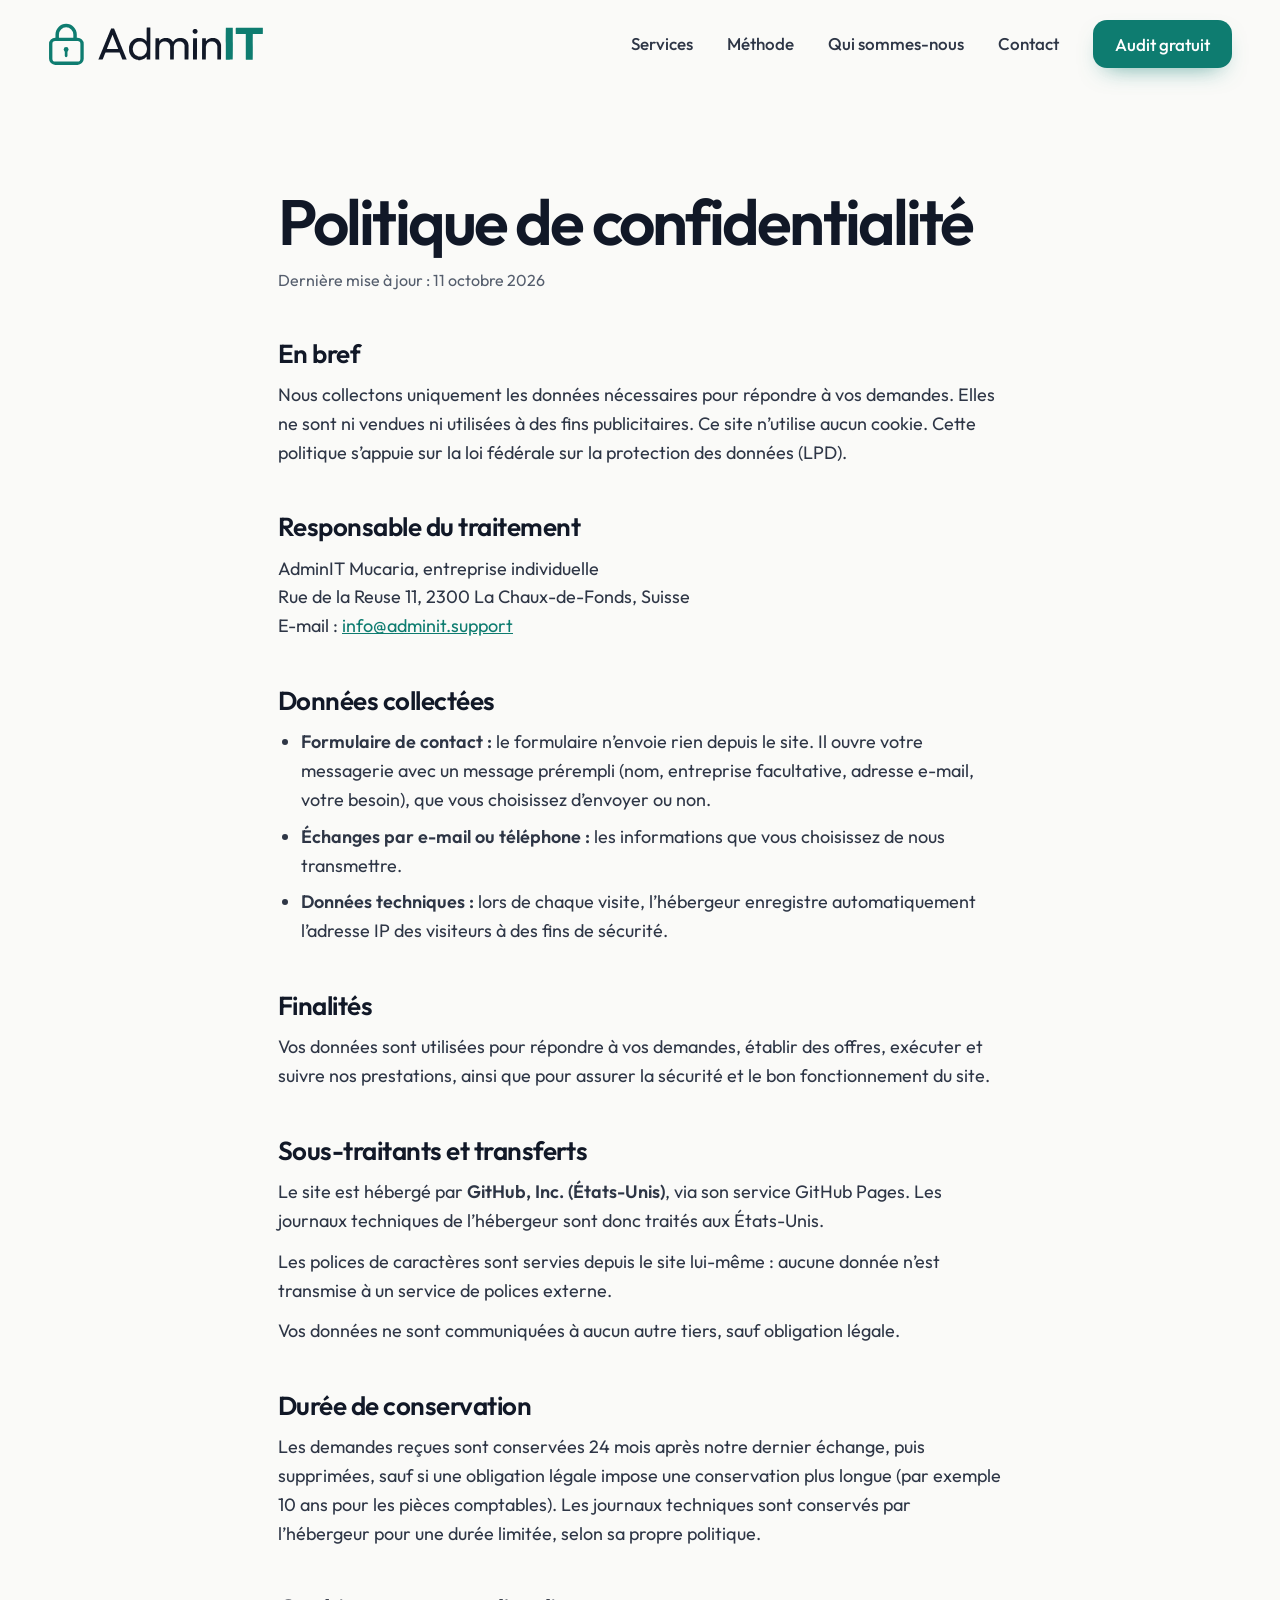
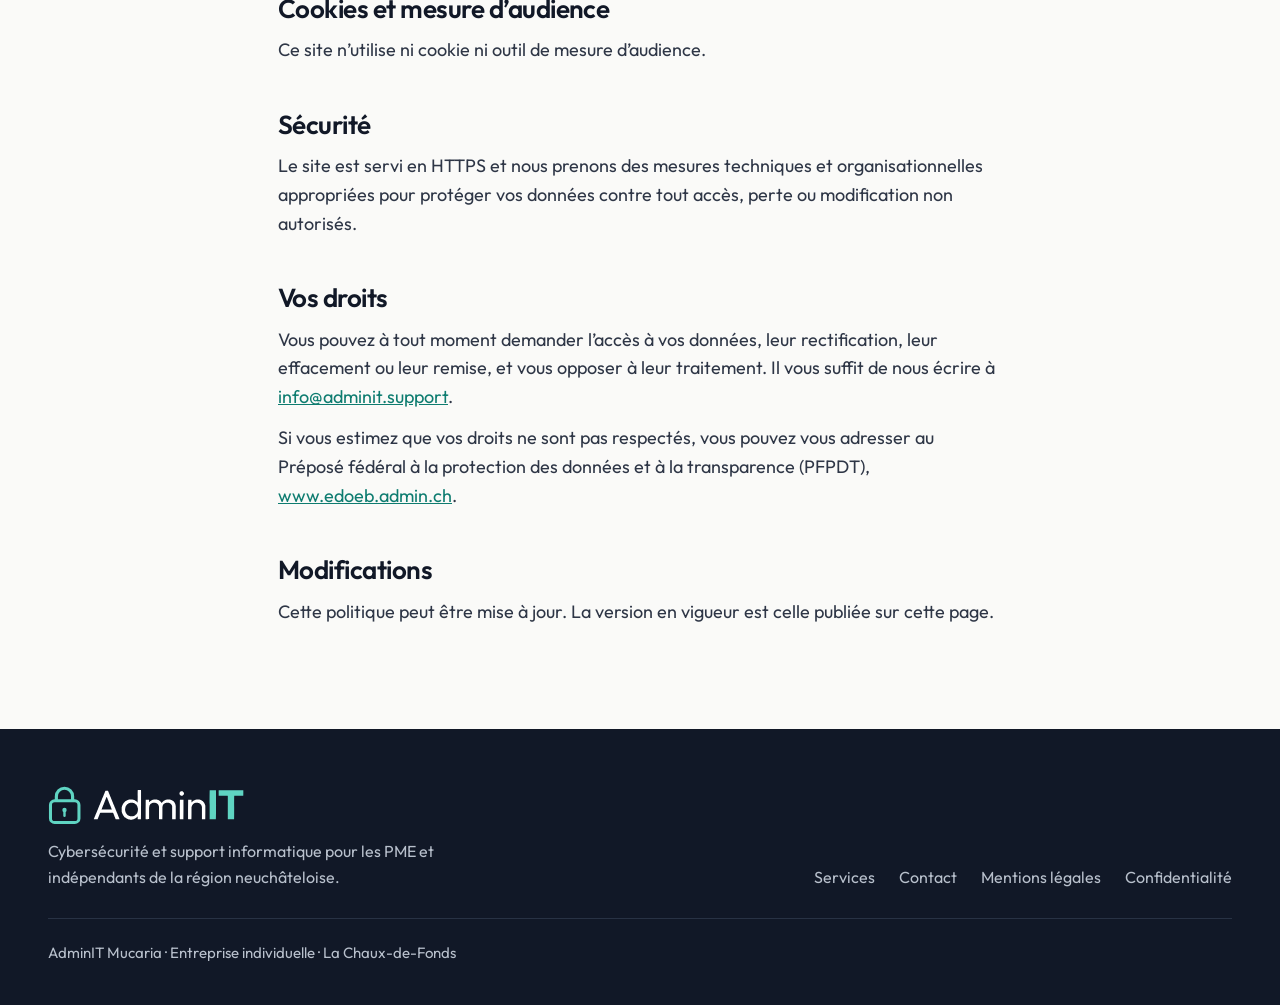
==== commit 31bbd52e: "Add files via upload" ====
--- a/confidentialite.html
+++ b/confidentialite.html
@@ -1,20 +1,29 @@
 <!doctype html>
-<html lang="fr-CH">
+<html lang="fr-CH" class="no-js">
 <head>
 <meta charset="utf-8">
 <meta name="viewport" content="width=device-width, initial-scale=1">
 <title>Politique de confidentialité · AdminIT</title>
 <meta name="robots" content="noindex">
-<link rel="icon" href="assets/favicon.svg" type="image/svg+xml">
-<link rel="icon" href="assets/favicon.png" type="image/png" sizes="any">
+<link rel="icon" href="assets/favicon.png" type="image/png">
+<script>document.documentElement.className = "js";</script>
 <link rel="stylesheet" href="styles.css">
+<script src="script.js" defer></script>
 </head>
 <body>
+<svg width="0" height="0" style="position:absolute" aria-hidden="true"><symbol id="logo" viewBox="148 212 810 165"><path d="M182.5 276 V259 A33.5 33.5 0 0 1 249.5 259 V276" fill="none" stroke="#0E7C70" stroke-width="13" stroke-linecap="round"/><rect x="158.2" y="277.2" width="117.5" height="89.5" rx="17" fill="none" stroke="#0E7C70" stroke-width="12.5"/><circle cx="216" cy="315" r="9" fill="#0E7C70"/><rect x="211" y="315" width="10" height="29" rx="5" fill="#0E7C70"/><g fill="#111827" fill-rule="evenodd"><path d="M337.2 352.8C337.1 352.7 337 352.3 337 352C337 351.5 337.1 351.3 337.5 351C337.9 350.7 338 350.5 338 350C338 349.5 338.1 349.3 338.5 349C339 348.7 339 348.6 339 347.6C339 346.5 339 346.5 339.7 345.9C339.9 345.7 340 345.4 340 345C340 344.5 340.1 344.3 340.5 344C341 343.7 341 343.6 341 342.6C341 341.7 341.1 341.6 341.5 341.2C341.9 340.8 342 340.6 342 340C342 339.5 342.1 339.3 342.5 339C342.9 338.7 343 338.5 343 338C343 337.5 343.1 337.3 343.5 337C344 336.7 344 336.6 344 335.5C344 334.4 344 334.3 344.5 334C344.9 333.7 345 333.5 345 333C345 332.5 345.1 332.3 345.5 332C346 331.7 346 331.6 346 330.6C346 329.8 346.1 329.4 346.3 329.3C346.9 328.7 347 328.6 347 328C347 327.5 347.1 327.3 347.5 327C348 326.7 348 326.6 348 325.6C348 324.8 348.1 324.6 348.5 324.1C348.9 323.8 349 323.5 349 323C349 322.5 349.1 322.3 349.5 322C349.9 321.7 350 321.5 350 321C350 320.5 350.1 320.3 350.5 320C351 319.7 351 319.6 351 318.5C351 317.4 351 317.3 351.5 317C351.9 316.7 352 316.5 352 316C352 315.5 352.1 315.3 352.5 315C353 314.7 353 314.6 353 313.6C353 312.5 353 312.5 353.7 311.9C353.9 311.7 354 311.4 354 311C354 310.5 354.1 310.3 354.5 310C355 309.7 355 309.6 355 308.6C355 307.8 355.1 307.6 355.5 307.1C355.9 306.8 356 306.5 356 306C356 305.5 356.1 305.3 356.5 305C356.9 304.7 357 304.5 357 304C357 303.5 357.1 303.3 357.5 303C358 302.7 358 302.6 358 301.5C358 300.4 358 300.3 358.5 300C358.9 299.7 359 299.5 359 299C359 298.5 359.1 298.3 359.5 298C360 297.7 360 297.6 360 296.5C360 295.4 360 295.3 360.5 295C360.9 294.7 361 294.5 361 294C361 293.5 361.1 293.3 361.5 293C362 292.7 362 292.6 362 291.6C362 290.5 362 290.5 362.7 289.9C362.9 289.7 363 289.4 363 289C363 288.5 363.1 288.3 363.5 288C364 287.7 364 287.6 364 286.6C364 285.7 364.1 285.6 364.5 285.2C364.9 284.8 365 284.6 365 284.1C365 283.5 365.1 283.3 365.5 283C365.9 282.7 366 282.5 366 282C366 281.5 366.1 281.3 366.5 281C367 280.7 367 280.6 367 279.5C367 278.4 367 278.3 367.5 278C367.9 277.7 368 277.5 368 277C368 276.5 368.1 276.3 368.5 276C369 275.7 369 275.6 369 274.6C369 273.5 369 273.5 369.7 272.9C369.9 272.7 370 272.4 370 272C370 271.5 370.1 271.3 370.5 271C371 270.7 371 270.6 371 269.6C371 268.7 371.1 268.6 371.5 268.2C371.9 267.8 372 267.6 372 267C372 266.5 372.1 266.3 372.5 266C372.9 265.7 373 265.5 373 265C373 264.5 373.1 264.3 373.5 264C374 263.7 374 263.6 374 262.5C374 261.4 374 261.3 374.5 261C374.9 260.7 375 260.5 375 260C375 259.5 375.1 259.3 375.5 259C376 258.7 376 258.6 376 257.6C376 256.5 376 256.5 376.7 255.9C376.9 255.7 377 255.4 377 255C377 254.5 377.1 254.3 377.5 254C378 253.7 378 253.6 378 252.7C378 251.8 378.1 251.6 378.5 251.1C378.9 250.8 379 250.5 379 250C379 249.5 379.1 249.3 379.5 249C379.9 248.7 380 248.5 380 248C380 247.5 380.1 247.3 380.5 247C381 246.7 381 246.6 381 245.5C381 244.4 381 244.3 381.5 244C381.9 243.7 382 243.5 382 243C382 242.5 382.1 242.3 382.5 242C383 241.7 383 241.6 383 240.6C383 239.5 383 239.5 383.7 238.9C383.9 238.8 384 238.4 384 238.1C384 237.6 384.1 237.3 384.7 236.7L385.5 236L390.5 236C394.2 236 395.6 236.1 395.8 236.2C395.9 236.3 396 236.7 396 237C396 237.5 396.1 237.7 396.5 238C397 238.3 397 238.4 397 239.5C397 240.6 397 240.7 397.5 241C397.9 241.3 398 241.5 398 242C398 242.5 398.1 242.7 398.5 243C399 243.3 399 243.4 399 244.5C399 245.6 399 245.7 399.5 246C399.9 246.3 400 246.5 400 247C400 247.5 400.1 247.7 400.5 248C400.9 248.3 401 248.5 401 249C401 249.6 401.1 249.8 401.5 250.2C401.9 250.6 402 250.7 402 251.6C402 252.6 402 252.7 402.5 253C402.9 253.3 403 253.5 403 254C403 254.5 403.1 254.8 403.5 255.1C403.9 255.5 404 255.7 404 256.6C404 257.6 404 257.7 404.5 258C404.9 258.3 405 258.5 405 259C405 259.6 405.1 259.7 405.7 260.3C405.9 260.4 406 260.8 406 261.6C406 262.6 406 262.7 406.5 263C406.9 263.3 407 263.5 407 264C407 264.5 407.1 264.7 407.5 265C408 265.3 408 265.4 408 266.5C408 267.6 408 267.7 408.5 268C408.9 268.3 409 268.5 409 269C409 269.5 409.1 269.7 409.5 270C410 270.3 410 270.4 410 271.5C410 272.6 410 272.7 410.5 273C410.9 273.3 411 273.5 411 274C411 274.5 411.1 274.7 411.5 275C411.9 275.3 412 275.5 412 276C412 276.5 412.1 276.8 412.5 277.1C412.9 277.6 413 277.8 413 278.6C413 279.6 413 279.7 413.5 280C413.9 280.3 414 280.5 414 281C414 281.6 414.1 281.7 414.7 282.3C414.9 282.4 415 282.8 415 283.6C415 284.6 415 284.7 415.5 285C415.9 285.3 416 285.5 416 286C416 286.5 416.1 286.7 416.5 287.1C417 287.5 417 287.6 417 288.6C417 289.6 417 289.7 417.5 290C417.9 290.3 418 290.5 418 291C418 291.5 418.1 291.7 418.5 292C419 292.3 419 292.4 419 293.5C419 294.6 419 294.7 419.5 295C419.9 295.3 420 295.5 420 296C420 296.5 420.1 296.7 420.5 297C421 297.3 421 297.4 421 298.5C421 299.6 421 299.7 421.5 300C421.9 300.3 422 300.5 422 301C422 301.5 422.1 301.7 422.5 302C422.9 302.3 423 302.5 423 303C423 303.5 423.1 303.8 423.5 304.1C423.9 304.5 424 304.6 424 305.6C424 306.6 424 306.7 424.5 307C424.9 307.3 425 307.5 425 308C425 308.6 425.1 308.7 425.7 309.3C425.9 309.4 426 309.8 426 310.6C426 311.6 426 311.7 426.5 312C426.9 312.3 427 312.5 427 313C427 313.5 427.1 313.7 427.5 314C428 314.3 428 314.4 428 315.5C428 316.6 428 316.7 428.5 317C428.9 317.3 429 317.5 429 318C429 318.5 429.1 318.7 429.5 319C430 319.3 430 319.4 430 320.5C430 321.6 430 321.7 430.5 322C430.9 322.3 431 322.5 431 323C431 323.5 431.1 323.7 431.5 324C431.9 324.3 432 324.5 432 325C432 325.6 432.1 325.8 432.5 326.2C432.9 326.6 433 326.7 433 327.6C433 328.6 433 328.7 433.5 329C433.9 329.3 434 329.5 434 330C434 330.6 434.1 330.7 434.7 331.3C434.9 331.4 435 331.8 435 332.6C435 333.6 435 333.7 435.5 334C435.9 334.3 436 334.5 436 335C436 335.6 436.1 335.7 436.7 336.3C436.9 336.4 437 336.8 437 337.6C437 338.6 437 338.7 437.5 339C437.9 339.3 438 339.5 438 340C438 340.5 438.1 340.7 438.5 341C439 341.3 439 341.4 439 342.5C439 343.6 439 343.7 439.5 344C439.9 344.3 440 344.5 440 345C440 345.5 440.1 345.7 440.5 346C441 346.3 441 346.4 441 347.5C441 348.6 441 348.7 441.5 349C441.9 349.3 442 349.5 442 350C442 350.5 442.1 350.7 442.5 351C442.9 351.3 443 351.5 443 352C443 352.3 442.9 352.7 442.8 352.8C442.6 352.9 440.7 353 435 353L427.3 353L427.1 352.5C426.9 352.3 426.6 351.9 426.4 351.8C426.1 351.5 426 351.3 426 350.4C426 349.4 426 349.3 425.5 349C425.1 348.7 425 348.5 425 348C425 347.5 424.9 347.2 424.5 346.9C424.1 346.4 424 346.2 424 345.4C424 344.4 424 344.3 423.5 344C423.1 343.7 423 343.5 423 343C423 342.4 422.9 342.2 422.5 341.8C422.1 341.4 422 341.3 422 340.4C422 339.4 422 339.3 421.5 339C421.1 338.7 421 338.5 421 338C421 337.4 420.9 337.2 420.5 336.8C420.1 336.4 420 336.3 420 335.4C420 334.4 420 334.3 419.5 334C419.1 333.7 419 333.5 419 332.9C419 332.4 418.9 332.2 418.5 331.8C418.1 331.4 418 331.3 418 330.4C418 329.4 418 329.3 417.5 329C417.1 328.7 417 328.5 417 328.1C417 327.6 416.9 327.3 416.3 326.7L415.5 326L389.9 326C367.7 326 364.3 326 364.1 326.2C363.7 326.7 363.5 326.9 363.3 327.1C363.1 327.2 363 327.6 363 327.9C363 328.4 362.9 328.6 362.3 329.1C362.1 329.3 362 329.6 362 330C362 330.5 361.9 330.7 361.5 331C361 331.3 361 331.4 361 332.4C361 333.5 361 333.5 360.3 334.1C360.1 334.3 360 334.6 360 335C360 335.5 359.9 335.7 359.5 336C359 336.3 359 336.4 359 337.4C359 338.5 359 338.5 358.3 339.1C358.1 339.3 358 339.6 358 340C358 340.5 357.9 340.7 357.5 341C357 341.3 357 341.4 357 342.4C357 343.2 356.9 343.4 356.5 343.9C356.1 344.2 356 344.5 356 345C356 345.5 355.9 345.7 355.5 346C355 346.3 355 346.4 355 347.4C355 348.4 354.9 348.5 354.5 348.9C354.1 349.2 354 349.5 354 350C354 350.5 353.9 350.7 353.5 351C353.1 351.3 353 351.5 353 352C353 352.3 352.9 352.7 352.8 352.8C352.5 353.1 337.5 353.1 337.2 352.8ZM410.8 312.9C410.9 312.9 411 312.5 411 312.1C411 311.5 410.9 311.3 410.5 311C410.1 310.7 410 310.5 410 310C410 309.5 409.9 309.3 409.5 309C409 308.7 409 308.6 409 307.5C409 306.4 409 306.3 408.5 306C408.1 305.7 408 305.5 408 305C408 304.5 407.9 304.3 407.5 304C407 303.7 407 303.6 407 302.5C407 301.4 407 301.3 406.5 301C406.1 300.7 406 300.5 406 300C406 299.5 405.9 299.3 405.5 299C405 298.7 405 298.6 405 297.5C405 296.4 405 296.3 404.5 296C404.1 295.7 404 295.5 404 295C404 294.5 403.9 294.3 403.5 293.9C403 293.5 403 293.4 403 292.4C403 291.4 403 291.3 402.5 291C402.1 290.7 402 290.5 402 290C402 289.6 401.9 289.3 401.7 289.1C401 288.5 401 288.5 401 287.4C401 286.4 401 286.3 400.5 286C400.1 285.7 400 285.5 400 285C400 284.6 399.9 284.3 399.7 284.1C399 283.5 399 283.5 399 282.4C399 281.4 399 281.3 398.5 281C398.1 280.7 398 280.5 398 280C398 279.6 397.9 279.3 397.7 279.1C397 278.5 397 278.5 397 277.4C397 276.4 397 276.3 396.5 276C396.1 275.7 396 275.5 396 275C396 274.6 395.9 274.3 395.7 274.1C395 273.5 395 273.5 395 272.4C395 271.4 395 271.3 394.5 271C394.1 270.7 394 270.5 394 270C394 269.6 393.9 269.3 393.7 269.1C393 268.5 393 268.5 393 267.4C393 266.4 393 266.3 392.5 266C392.1 265.7 392 265.5 392 265C392 264.5 391.9 264.2 391.5 263.9C391.1 263.5 391 263.4 391 262.4C391 261.2 390.8 261 390 261C389.1 261 389 261.2 389 262.5C389 263.6 389 263.7 388.5 264C388.1 264.3 388 264.5 388 265C388 265.5 387.9 265.7 387.5 266C387 266.3 387 266.4 387 267.5C387 268.6 387 268.7 386.5 269C386.1 269.3 386 269.5 386 270C386 270.5 385.9 270.7 385.5 271C385 271.3 385 271.4 385 272.5C385 273.6 385 273.7 384.5 274C384.1 274.3 384 274.5 384 275C384 275.5 383.9 275.7 383.5 276C383 276.3 383 276.4 383 277.5C383 278.6 383 278.7 382.5 279C382.1 279.3 382 279.5 382 280C382 280.5 381.9 280.7 381.5 281C381 281.3 381 281.4 381 282.5C381 283.6 381 283.7 380.5 284C380.1 284.3 380 284.5 380 285C380 285.5 379.9 285.7 379.5 286C379 286.3 379 286.4 379 287.5C379 288.6 379 288.7 378.5 289C378.1 289.3 378 289.5 378 290C378 290.5 377.9 290.7 377.5 291C377 291.3 377 291.4 377 292.5C377 293.6 377 293.7 376.5 294C376.1 294.3 376 294.5 376 295C376 295.5 375.9 295.7 375.5 296C375 296.3 375 296.4 375 297.4C375 298.2 374.9 298.6 374.7 298.7C374.1 299.3 374 299.4 374 300C374 300.5 373.9 300.7 373.5 301C373 301.3 373 301.4 373 302.4C373 303.5 373 303.5 372.3 304.1C372.1 304.3 372 304.6 372 305C372 305.5 371.9 305.7 371.5 306C371 306.3 371 306.4 371 307.4C371 308.2 370.9 308.6 370.7 308.7C370.1 309.3 370 309.4 370 310C370 310.5 369.9 310.7 369.5 311C369.1 311.3 369 311.5 369 312.1C369 312.7 369.1 312.9 369.3 313C369.7 313.1 410.4 313.1 410.8 312.9Z"/><path d="M486.1 354.5L485.6 354L483.1 354L480.6 354L480.1 353.5C479.7 353 479.6 353 478.5 353C477.4 353 477.3 353 477 352.5C476.7 352.1 476.5 352 476 352C475.5 352 475.3 351.9 475 351.5C474.7 351.1 474.5 351 474 351C473.5 351 473.3 350.9 473 350.5C472.7 350.1 472.5 350 472 350C471.5 350 471.3 349.9 471 349.5C470.7 349.1 470.5 349 470.1 349C469.5 349 469.3 348.8 468 347.5C466.8 346.2 466.5 346 466 346C465.5 346 465.2 345.7 463.2 343.7C461.4 341.9 461 341.4 461 341C461 340.6 460.7 340.2 459.5 339C458.2 337.7 458 337.4 458 336.9C458 336.5 457.9 336.3 457.5 336C457.1 335.7 457 335.5 457 335C457 334.5 456.9 334.3 456.5 334C456.1 333.7 456 333.5 456 333C456 332.5 455.9 332.3 455.5 332C455.1 331.7 455 331.5 455 331C455 330.5 454.9 330.3 454.5 330C454 329.7 454 329.6 454 328.5C454 327.4 454 327.3 453.5 327C453 326.6 453 326.6 453 325C453 323.4 453 323.4 452.5 323L452 322.6L452 313.1C452 302.9 452 303.5 452.7 302.9C452.9 302.7 453 302.3 453 301.1C453 299.5 453 299.5 453.7 298.9C453.9 298.7 454 298.4 454 297.6C454 296.7 454.1 296.6 454.5 296.2C454.9 295.8 455 295.6 455 295.1C455 294.5 455.1 294.3 455.5 294C455.9 293.7 456 293.5 456 293C456 292.5 456.1 292.3 456.5 292C456.9 291.7 457 291.5 457 291.2C457 290.7 457.4 290.1 458.5 289.1C458.8 288.7 459 288.4 459 288C459 287.6 459.5 287 463.4 283.2C465.8 280.8 467.9 278.6 468.2 278.4C468.4 278.1 468.8 278 469.1 278C469.5 278 469.7 277.9 470 277.5C470.3 277.1 470.5 277 471 277C471.4 277 471.7 276.9 472.1 276.5C473.4 275.1 473.6 275 474.7 275C475.6 275 475.7 275 476 274.5C476.3 274.1 476.5 274 477 274C477.6 274 477.7 273.9 478.3 273.3C478.5 273.1 478.9 273 480.1 273C481.7 273 481.7 273 482.3 272.3C482.5 272 483.5 272 490.1 272L497.6 272L498 272.5C498.4 273 498.4 273 500 273C501.6 273 501.6 273 502 273.5C502.3 274 502.4 274 503.4 274C504.4 274 504.5 274.1 504.9 274.5C505.2 274.9 505.5 275 505.9 275C506.2 275 506.6 275.1 506.7 275.3C506.8 275.4 507 275.6 507.1 275.7C507.3 275.8 507.6 276.2 507.9 276.5C508.3 276.9 508.6 277 509 277C509.5 277 509.7 277.2 510.5 278C511.2 278.8 511.6 279 511.9 279C512.2 279 512.5 279.2 512.8 279.5C513 279.8 513.3 280 513.4 280C513.5 280 514.1 280.5 515.3 281.9C515.4 282 515.6 282.2 515.7 282.3C515.9 282.4 516 282.8 516 283.1C516 283.4 516.1 283.7 516.2 283.8C516.5 284.1 517.5 284.1 517.8 283.8C518 283.6 518 277.8 518 258.5C518 239.2 518 233.3 518.2 233.2C518.5 232.9 531.5 232.9 531.8 233.2C532.1 233.5 532.1 352.5 531.8 352.8C531.5 353.1 518.5 353.1 518.2 352.8C518.1 352.6 518 350.8 518 347.3L517.9 342.1L517.5 342C517.3 342 517.1 342.1 517 342.3C516.8 342.7 512 347.5 510.9 348.5C510.5 348.8 510.1 349 509.8 349C509.5 349 509.3 349.1 509 349.5C508.7 349.9 508.5 350 508 350C507.5 350 507.3 350.1 507 350.5C506.7 350.9 506.5 351 506 351C505.5 351 505.3 351.1 505 351.5C504.7 351.9 504.5 352 504 352C503.5 352 503.3 352.1 503 352.5C502.7 353 502.6 353 501.5 353C500.4 353 500.3 353 500 353.5L499.6 354L497.5 354L495.4 354L494.9 354.5L494.3 355L490.4 355L486.5 355L486.1 354.5ZM500 340.5C500.3 340 500.4 340 501.5 340C502.6 340 502.7 340 503 339.5C503.3 339.1 503.5 339 504 339C504.5 339 504.7 338.9 505 338.5C505.3 338.1 505.5 338 505.9 338C506.6 338 506.5 338 510.8 333.8C513.9 330.6 514 330.5 514 330.1C514 329.7 514.4 329.2 515.5 328.1C515.9 327.7 516 327.4 516 327C516 326.5 516.1 326.3 516.5 326C517 325.7 517 325.6 517 324.5C517 323.4 517 323.3 517.5 323L518 322.6L518 320.6C518 318.9 518 318.5 518.3 318.3C519 317.6 519 317.9 519 313L519 308.4L518.5 308C518 307.6 518 307.6 518 306C518 304.4 518 304.4 517.5 303.9C517.1 303.4 517 303.2 517 302.4C517 301.4 517 301.3 516.5 301C516.1 300.7 516 300.5 516 300C516 299.6 515.9 299.3 515.7 299.1C515.1 298.6 515 298.4 515 297.9C515 297.5 514.9 297.3 514.5 297C514.1 296.7 514 296.5 514 296.1C514 295.6 513.7 295.2 511.2 292.8C509.2 290.7 508.4 290 508.1 290C507.7 290 507.1 289.6 506.1 288.5C505.7 288.1 505.4 288 505 288C504.5 288 504.3 287.9 504 287.5C503.7 287.1 503.5 287 503 287C502.5 287 502.3 286.9 502 286.5C501.6 286 501.6 286 500 286C498.4 286 498.4 286 498 285.5L497.6 285L493 285L488.3 285L487.9 285.5C487.5 286 487.4 286 485.9 286C484.4 286 484.4 286 484 286.5C483.7 287 483.6 287 482.5 287C481.4 287 481.3 287 481 287.5C480.7 287.9 480.5 288 480 288C479.5 288 479.3 288.1 478.5 289C477.7 289.8 477.5 290 477 290C476.6 290 476.2 290.3 474.2 292.2C472.3 294.2 472 294.6 472 295C472 295.5 471.8 295.7 471 296.5C470.1 297.3 470 297.5 470 298C470 298.5 469.9 298.7 469.5 299C469.1 299.3 469 299.5 469 300C469 300.5 468.9 300.7 468.5 301C468 301.3 468 301.4 468 302.5C468 303.6 468 303.7 467.5 304L467 304.4L467 306.4C467 308.1 466.9 308.5 466.7 308.7C466 309.4 466 309.1 466 313.5L466 317.6L466.5 318C467 318.4 467 318.4 467 320C467 321.7 467 321.7 467.5 322.2C467.9 322.6 468 322.7 468 323.6C468 324.4 468.1 324.7 468.3 324.9C468.9 325.4 469 325.6 469 326.1C469 326.4 469.1 326.8 469.5 327.1C469.8 327.5 470 327.8 470 328.1C470 328.5 470.1 328.7 470.5 329C470.9 329.3 471 329.5 471 329.9C471 330.5 471.3 330.8 474.2 333.8C477.2 336.7 477.5 337 478.1 337C478.5 337 478.7 337.1 479 337.5C479.3 337.9 479.5 338 479.9 338C480.2 338 480.5 338.2 480.9 338.5C481.2 338.9 481.5 339 482 339C482.5 339 482.7 339.1 483 339.5C483.3 340 483.4 340 484.5 340C485.6 340 485.7 340 486 340.5L486.4 341L493 341L499.6 341L500 340.5Z"/><path d="M551.2 352.8C550.9 352.5 550.9 273.5 551.2 273.2C551.5 272.9 564.5 272.9 564.8 273.2C564.9 273.3 565 274.5 565 277.4C565 279.7 565 281.6 565.1 281.7C565.2 281.9 565.4 282 565.9 282C566.5 282 566.6 281.9 568.5 280C570.2 278.3 570.5 278 571 278C571.5 278 571.7 277.8 572.5 277C573.3 276.1 573.5 276 574 276C574.5 276 574.7 275.9 575 275.5C575.3 275.1 575.5 275 576 275C576.5 275 576.7 274.9 577 274.5C577.3 274.1 577.5 274 578 274C578.5 274 578.7 273.9 579 273.5C579.4 273 579.4 273 581 273C582.6 273 582.6 273 583 272.5L583.4 272L590.4 272C597.9 272 597.5 272 598.1 272.7C598.3 272.9 598.7 273 599.5 273C600.6 273 600.7 273 601 273.5C601.3 274 601.4 274 602.5 274C603.6 274 603.7 274 604 274.5C604.3 274.9 604.5 275 605 275C605.5 275 605.7 275.1 606 275.5C606.3 275.9 606.5 276 606.8 276C607.4 276 607.5 276.1 611.7 280.3C615.9 284.4 616 284.6 616 285.1C616 285.8 616.3 286 617 286C617.8 286 618 285.8 618 285C618 284.5 618.3 284.2 621.3 281.2C623.1 279.4 624.7 277.8 624.9 277.7C625 277.6 625.2 277.4 625.3 277.3C625.4 277.1 625.8 277 626.1 277C626.5 277 626.7 276.9 627 276.5C627.3 276.1 627.5 276 628 276C628.5 276 628.7 275.9 629 275.5C629.3 275.1 629.5 275 630 275C630.5 275 630.7 274.9 631 274.5C631.3 274.1 631.5 274 632 274C632.5 274 632.7 273.9 633 273.5C633.4 273 633.4 273 635 273C636.6 273 636.6 273 637 272.5L637.4 272L644.5 272L651.6 272L652 272.5C652.4 273 652.4 273 653.9 273C655.4 273 655.5 273 655.9 273.5C656.2 273.9 656.5 274 657 274C657.5 274 657.7 274.1 658 274.5C658.3 274.9 658.5 275 659 275C659.5 275 659.7 275.1 660 275.5C660.3 275.9 660.5 276 661 276C661.5 276 661.7 276.1 662.5 277C663.3 277.8 663.5 278 664 278C664.4 278 664.8 278.3 666.7 280.3C668.7 282.2 669 282.6 669 283C669 283.4 669.2 283.7 670 284.5C670.9 285.3 671 285.5 671 286C671 286.5 671.1 286.7 671.5 287C671.9 287.3 672 287.5 672 288C672 288.5 672.1 288.7 672.5 289C673 289.3 673 289.4 673 290.5C673 291.6 673 291.7 673.5 292L674 292.4L674 294.5L674 296.6L674.5 297L675 297.4L675 325C675 346.2 675 352.6 674.8 352.8C674.6 353 660.4 353.1 660.3 352.9C660.2 352.8 660.2 340.5 660.1 325.6L660.1 298.5L659.5 298C659 297.5 659 297.4 659 296.5C659 295.5 659 295.4 658.5 294.9C657.4 293.9 657 293.3 657 292.9C657 292.6 656.4 291.9 654.8 290.2C652.7 288.2 652.5 288 651.9 288C651.5 288 651.3 287.9 651 287.5C650.7 287.1 650.5 287 650 287C649.5 287 649.3 286.9 649 286.5C648.7 286 648.6 286 647.5 286C646.4 286 646.3 286 646 285.5L645.6 285L640.9 285L636.2 285L635.8 285.5C635.4 286 635.3 286 633.9 286C632.4 286 632.4 286 632 286.5C631.7 286.9 631.5 287 631 287C630.5 287 630.3 287.1 630 287.5C629.7 287.9 629.5 288 629.1 288C628.5 288 628.2 288.3 625.8 290.8C623.3 293.2 623 293.6 623 294.1C623 294.5 622.9 294.7 622.5 295C622.1 295.3 622 295.5 622 296C622 296.5 621.9 296.7 621.5 297C621 297.4 621 297.4 621 298.9C621 300.4 621 300.5 620.5 300.9L620 301.3L620 327C620 346.7 620 352.6 619.8 352.8C619.6 352.9 617.9 353 613 353C608.1 353 606.4 352.9 606.2 352.8C606 352.6 606 346.7 606 326.9L606 301.2L605.5 300.8C605 300.4 605 300.3 605 298.9C605 297.4 605 297.4 604.5 297C604.1 296.7 604 296.5 604 296C604 295.4 603.9 295.3 603.3 294.7C603.1 294.6 603 294.3 603 294C603 293.6 602.6 293.1 600.2 290.8C597.8 288.3 597.5 288 596.9 288C596.5 288 596.3 287.9 596 287.5C595.7 287.1 595.5 287 595 287C594.5 287 594.3 286.9 594 286.5C593.7 286 593.6 286 592.6 286C591.5 286 591.5 286 590.9 285.3C590.7 285 590 285 586 285L581.3 285L580.9 285.5C580.5 286 580.4 286 578.9 286C577.4 286 577.4 286 577 286.5C576.7 286.9 576.5 287 576 287C575.5 287 575.3 287.1 574.5 288C573.7 288.8 573.5 289 573 289C572.6 289 572.2 289.3 570.7 290.7C569.2 292.3 569 292.6 569 293.1C569 293.5 568.9 293.7 568.5 294C568.1 294.3 568 294.5 568 294.9C568 295.2 567.8 295.5 567.5 295.9C567.1 296.2 567 296.5 567 297C567 297.5 566.9 297.7 566.5 298L566 298.3L566 300.9L565.9 303.5L565.5 303.9L565 304.3L565 327.9L565 351.6L565.5 352C566 352.4 566 352.5 565.9 352.7C565.6 353 564.8 353 558.5 353C553.2 353 551.4 352.9 551.2 352.8Z"/><path d="M692.2 352.8C691.9 352.5 691.9 273.5 692.2 273.2C692.5 272.9 706.5 272.9 706.8 273.2C707.1 273.5 707.1 352.5 706.8 352.8C706.5 353.1 692.5 353.1 692.2 352.8ZM696 255.5C695.7 255.1 695.5 255 695.1 255C694.5 255 694.3 254.8 693.2 253.7C690.9 251.3 691 251.5 691 249.8C691 248.4 691 248.3 690.5 248C690.1 247.7 690 247.5 690 247C690 246.5 690.1 246.3 690.5 246C691 245.7 691 245.6 691 244.1L691 242.5L692.7 240.7C694.3 239.2 694.5 239 695.1 239C695.5 239 695.7 238.9 696 238.5L696.4 238L699.9 238C702.9 238 703.5 238 703.7 238.3C703.8 238.4 704 238.6 704.1 238.7C704.3 238.8 705.2 239.7 706.2 240.7L708 242.5L708 243.6C708 244.6 708 244.7 708.5 245C709 245.3 709 245.4 709 246.9C709 248.5 709 248.5 708.5 248.9C708 249.3 708 249.5 708 250.4L708 251.5L706.3 253.3C704.7 254.8 704.5 255 703.9 255C703.5 255 703.3 255.1 703 255.5L702.6 256L699.5 256L696.4 256L696 255.5Z"/><path d="M726.2 352.8C725.9 352.5 725.9 273.5 726.2 273.2C726.5 272.9 739.5 272.9 739.8 273.2C739.9 273.4 740 275 740 278.2L740.1 282.9L740.8 283L741.5 283L744.1 280.4C745.6 279 746.9 277.6 747.2 277.4C747.4 277.1 747.8 277 748.1 277C748.5 277 748.7 276.9 749 276.5C749.3 276.1 749.5 276 750 276C750.5 276 750.7 275.9 751 275.5C751.3 275.1 751.5 275 752 275C752.5 275 752.7 274.9 753 274.5C753.3 274.1 753.5 274 754 274C754.5 274 754.7 273.9 755 273.5C755.4 273 755.4 273 757 273C758.6 273 758.6 273 759 272.5L759.4 272L766.4 272C773.9 272 773.5 272 774.1 272.7C774.3 272.9 774.7 273 775.5 273C776.6 273 776.7 273 777 273.5C777.3 274 777.4 274 778.3 274C779.4 274 779.6 274.1 780.9 275.5C781.3 275.9 781.6 276 782 276C782.5 276 782.7 276.2 783.5 277C784.3 277.8 784.5 278 785 278C785.5 278 785.8 278.3 788.3 280.8C790.6 283.1 791 283.6 791 284C791 284.4 791.2 284.7 792 285.5C792.9 286.3 793 286.5 793 287C793 287.5 793.1 287.7 793.5 288C793.9 288.3 794 288.5 794 289C794 289.5 794.1 289.7 794.5 290C794.9 290.3 795 290.5 795 291C795 291.6 795.1 291.8 795.5 292.2C796 292.6 796 292.7 796 294.1C796 295.6 796 295.6 796.5 296L797 296.4L797 324.5C797 346.1 797 352.6 796.8 352.8C796.6 352.9 794.9 353 790 353C785.1 353 783.4 352.9 783.2 352.8C783 352.6 783 346.7 783 327L783 301.4L782.5 301C782 300.7 782 300.6 782 299.5C782 298.4 782 298.3 781.3 297.7C781.1 297.6 781 297.2 781 296.9C781 296.6 780.9 296.2 780.5 295.9C780.2 295.5 780 295.2 780 294.9C780 294.6 779.8 294.2 779.5 293.9C778.1 292.6 778 292.4 778 291.9C778 291.3 776.7 290 776.1 290C775.8 290 775.5 289.8 775.2 289.5C775 289.2 774.7 289 774.6 289C774.5 289 774 288.6 773.5 288C772.7 287.1 772.5 287 772 287C771.5 287 771.3 286.9 771 286.5C770.6 286 770.6 286 769.1 286C767.5 286 767.5 286 766.9 285.3C766.7 285 766 285 762 285L757.3 285L756.8 285.5C756.4 286 756.3 286 754.9 286C753.4 286 753.4 286 753 286.5C752.7 286.9 752.5 287 752 287C751.5 287 751.3 287.1 751 287.5C750.8 287.8 750.5 288 750.4 288C750.3 288 750 288.2 749.8 288.5C749.5 288.8 749.2 289 748.9 289C748.6 289 748 289.5 746.2 291.2C744.4 293.1 744 293.6 744 294C744 294.4 743.8 294.7 743 295.5L742 296.5L742 297.6C742 298.6 742 298.7 741.5 299C741 299.4 741 299.4 741 301C741 302.6 741 302.6 740.5 303L740 303.4L740 328C740 346.9 740 352.6 739.8 352.8C739.6 352.9 737.9 353 733 353C728.1 353 726.4 352.9 726.2 352.8Z"/></g><g fill="#0E7C70" fill-rule="evenodd"><path d="M815.2 353.1L814.8 352.8L814.8 293.5C814.8 235 814.8 234.2 815.2 234C815.4 233.9 819.7 233.8 828 233.8C840 233.8 840.6 233.8 840.9 234.1C841.1 234.4 841.2 238.8 841.2 293.6C841.2 352.4 841.2 352.7 840.8 353C840.5 353.3 840.3 353.3 828 353.3C817 353.3 815.5 353.3 815.2 353.1Z"/><path d="M890.2 353.1C890.1 353 889.9 352.9 889.8 352.8C889.7 352.7 889.7 331.2 889.7 305L889.7 257.4L889.3 257.1C889 256.9 887.9 256.8 870.8 256.8C859.6 256.8 852.5 256.8 852.3 256.7C852.1 256.5 852.1 255.1 852 245.4C852 237.2 852 234.2 852.2 234.1C852.5 233.7 952.7 233.7 953.3 234L953.7 234.2L953.7 245.3C953.7 252.5 953.6 256.5 953.5 256.6C953.4 256.7 947 256.8 934.9 256.8C916.9 256.9 916.5 256.9 916.2 257.2C916 257.5 916 264.2 916 305.2C916 350.1 916 352.9 915.7 353.1C915.3 353.4 890.8 353.4 890.2 353.1Z"/></g></symbol><symbol id="logo-w" viewBox="148 212 810 165"><path d="M182.5 276 V259 A33.5 33.5 0 0 1 249.5 259 V276" fill="none" stroke="#5FD4C2" stroke-width="13" stroke-linecap="round"/><rect x="158.2" y="277.2" width="117.5" height="89.5" rx="17" fill="none" stroke="#5FD4C2" stroke-width="12.5"/><circle cx="216" cy="315" r="9" fill="#5FD4C2"/><rect x="211" y="315" width="10" height="29" rx="5" fill="#5FD4C2"/><g fill="#FFFFFF" fill-rule="evenodd"><path d="M337.2 352.8C337.1 352.7 337 352.3 337 352C337 351.5 337.1 351.3 337.5 351C337.9 350.7 338 350.5 338 350C338 349.5 338.1 349.3 338.5 349C339 348.7 339 348.6 339 347.6C339 346.5 339 346.5 339.7 345.9C339.9 345.7 340 345.4 340 345C340 344.5 340.1 344.3 340.5 344C341 343.7 341 343.6 341 342.6C341 341.7 341.1 341.6 341.5 341.2C341.9 340.8 342 340.6 342 340C342 339.5 342.1 339.3 342.5 339C342.9 338.7 343 338.5 343 338C343 337.5 343.1 337.3 343.5 337C344 336.7 344 336.6 344 335.5C344 334.4 344 334.3 344.5 334C344.9 333.7 345 333.5 345 333C345 332.5 345.1 332.3 345.5 332C346 331.7 346 331.6 346 330.6C346 329.8 346.1 329.4 346.3 329.3C346.9 328.7 347 328.6 347 328C347 327.5 347.1 327.3 347.5 327C348 326.7 348 326.6 348 325.6C348 324.8 348.1 324.6 348.5 324.1C348.9 323.8 349 323.5 349 323C349 322.5 349.1 322.3 349.5 322C349.9 321.7 350 321.5 350 321C350 320.5 350.1 320.3 350.5 320C351 319.7 351 319.6 351 318.5C351 317.4 351 317.3 351.5 317C351.9 316.7 352 316.5 352 316C352 315.5 352.1 315.3 352.5 315C353 314.7 353 314.6 353 313.6C353 312.5 353 312.5 353.7 311.9C353.9 311.7 354 311.4 354 311C354 310.5 354.1 310.3 354.5 310C355 309.7 355 309.6 355 308.6C355 307.8 355.1 307.6 355.5 307.1C355.9 306.8 356 306.5 356 306C356 305.5 356.1 305.3 356.5 305C356.9 304.7 357 304.5 357 304C357 303.5 357.1 303.3 357.5 303C358 302.7 358 302.6 358 301.5C358 300.4 358 300.3 358.5 300C358.9 299.7 359 299.5 359 299C359 298.5 359.1 298.3 359.5 298C360 297.7 360 297.6 360 296.5C360 295.4 360 295.3 360.5 295C360.9 294.7 361 294.5 361 294C361 293.5 361.1 293.3 361.5 293C362 292.7 362 292.6 362 291.6C362 290.5 362 290.5 362.7 289.9C362.9 289.7 363 289.4 363 289C363 288.5 363.1 288.3 363.5 288C364 287.7 364 287.6 364 286.6C364 285.7 364.1 285.6 364.5 285.2C364.9 284.8 365 284.6 365 284.1C365 283.5 365.1 283.3 365.5 283C365.9 282.7 366 282.5 366 282C366 281.5 366.1 281.3 366.5 281C367 280.7 367 280.6 367 279.5C367 278.4 367 278.3 367.5 278C367.9 277.7 368 277.5 368 277C368 276.5 368.1 276.3 368.5 276C369 275.7 369 275.6 369 274.6C369 273.5 369 273.5 369.7 272.9C369.9 272.7 370 272.4 370 272C370 271.5 370.1 271.3 370.5 271C371 270.7 371 270.6 371 269.6C371 268.7 371.1 268.6 371.5 268.2C371.9 267.8 372 267.6 372 267C372 266.5 372.1 266.3 372.5 266C372.9 265.7 373 265.5 373 265C373 264.5 373.1 264.3 373.5 264C374 263.7 374 263.6 374 262.5C374 261.4 374 261.3 374.5 261C374.9 260.7 375 260.5 375 260C375 259.5 375.1 259.3 375.5 259C376 258.7 376 258.6 376 257.6C376 256.5 376 256.5 376.7 255.9C376.9 255.7 377 255.4 377 255C377 254.5 377.1 254.3 377.5 254C378 253.7 378 253.6 378 252.7C378 251.8 378.1 251.6 378.5 251.1C378.9 250.8 379 250.5 379 250C379 249.5 379.1 249.3 379.5 249C379.9 248.7 380 248.5 380 248C380 247.5 380.1 247.3 380.5 247C381 246.7 381 246.6 381 245.5C381 244.4 381 244.3 381.5 244C381.9 243.7 382 243.5 382 243C382 242.5 382.1 242.3 382.5 242C383 241.7 383 241.6 383 240.6C383 239.5 383 239.5 383.7 238.9C383.9 238.8 384 238.4 384 238.1C384 237.6 384.1 237.3 384.7 236.7L385.5 236L390.5 236C394.2 236 395.6 236.1 395.8 236.2C395.9 236.3 396 236.7 396 237C396 237.5 396.1 237.7 396.5 238C397 238.3 397 238.4 397 239.5C397 240.6 397 240.7 397.5 241C397.9 241.3 398 241.5 398 242C398 242.5 398.1 242.7 398.5 243C399 243.3 399 243.4 399 244.5C399 245.6 399 245.7 399.5 246C399.9 246.3 400 246.5 400 247C400 247.5 400.1 247.7 400.5 248C400.9 248.3 401 248.5 401 249C401 249.6 401.1 249.8 401.5 250.2C401.9 250.6 402 250.7 402 251.6C402 252.6 402 252.7 402.5 253C402.9 253.3 403 253.5 403 254C403 254.5 403.1 254.8 403.5 255.1C403.9 255.5 404 255.7 404 256.6C404 257.6 404 257.7 404.5 258C404.9 258.3 405 258.5 405 259C405 259.6 405.1 259.7 405.7 260.3C405.9 260.4 406 260.8 406 261.6C406 262.6 406 262.7 406.5 263C406.9 263.3 407 263.5 407 264C407 264.5 407.1 264.7 407.5 265C408 265.3 408 265.4 408 266.5C408 267.6 408 267.7 408.5 268C408.9 268.3 409 268.5 409 269C409 269.5 409.1 269.7 409.5 270C410 270.3 410 270.4 410 271.5C410 272.6 410 272.7 410.5 273C410.9 273.3 411 273.5 411 274C411 274.5 411.1 274.7 411.5 275C411.9 275.3 412 275.5 412 276C412 276.5 412.1 276.8 412.5 277.1C412.9 277.6 413 277.8 413 278.6C413 279.6 413 279.7 413.5 280C413.9 280.3 414 280.5 414 281C414 281.6 414.1 281.7 414.7 282.3C414.9 282.4 415 282.8 415 283.6C415 284.6 415 284.7 415.5 285C415.9 285.3 416 285.5 416 286C416 286.5 416.1 286.7 416.5 287.1C417 287.5 417 287.6 417 288.6C417 289.6 417 289.7 417.5 290C417.9 290.3 418 290.5 418 291C418 291.5 418.1 291.7 418.5 292C419 292.3 419 292.4 419 293.5C419 294.6 419 294.7 419.5 295C419.9 295.3 420 295.5 420 296C420 296.5 420.1 296.7 420.5 297C421 297.3 421 297.4 421 298.5C421 299.6 421 299.7 421.5 300C421.9 300.3 422 300.5 422 301C422 301.5 422.1 301.7 422.5 302C422.9 302.3 423 302.5 423 303C423 303.5 423.1 303.8 423.5 304.1C423.9 304.5 424 304.6 424 305.6C424 306.6 424 306.7 424.5 307C424.9 307.3 425 307.5 425 308C425 308.6 425.1 308.7 425.7 309.3C425.9 309.4 426 309.8 426 310.6C426 311.6 426 311.7 426.5 312C426.9 312.3 427 312.5 427 313C427 313.5 427.1 313.7 427.5 314C428 314.3 428 314.4 428 315.5C428 316.6 428 316.7 428.5 317C428.9 317.3 429 317.5 429 318C429 318.5 429.1 318.7 429.5 319C430 319.3 430 319.4 430 320.5C430 321.6 430 321.7 430.5 322C430.9 322.3 431 322.5 431 323C431 323.5 431.1 323.7 431.5 324C431.9 324.3 432 324.5 432 325C432 325.6 432.1 325.8 432.5 326.2C432.9 326.6 433 326.7 433 327.6C433 328.6 433 328.7 433.5 329C433.9 329.3 434 329.5 434 330C434 330.6 434.1 330.7 434.7 331.3C434.9 331.4 435 331.8 435 332.6C435 333.6 435 333.7 435.5 334C435.9 334.3 436 334.5 436 335C436 335.6 436.1 335.7 436.7 336.3C436.9 336.4 437 336.8 437 337.6C437 338.6 437 338.7 437.5 339C437.9 339.3 438 339.5 438 340C438 340.5 438.1 340.7 438.5 341C439 341.3 439 341.4 439 342.5C439 343.6 439 343.7 439.5 344C439.9 344.3 440 344.5 440 345C440 345.5 440.1 345.7 440.5 346C441 346.3 441 346.4 441 347.5C441 348.6 441 348.7 441.5 349C441.9 349.3 442 349.5 442 350C442 350.5 442.1 350.7 442.5 351C442.9 351.3 443 351.5 443 352C443 352.3 442.9 352.7 442.8 352.8C442.6 352.9 440.7 353 435 353L427.3 353L427.1 352.5C426.9 352.3 426.6 351.9 426.4 351.8C426.1 351.5 426 351.3 426 350.4C426 349.4 426 349.3 425.5 349C425.1 348.7 425 348.5 425 348C425 347.5 424.9 347.2 424.5 346.9C424.1 346.4 424 346.2 424 345.4C424 344.4 424 344.3 423.5 344C423.1 343.7 423 343.5 423 343C423 342.4 422.9 342.2 422.5 341.8C422.1 341.4 422 341.3 422 340.4C422 339.4 422 339.3 421.5 339C421.1 338.7 421 338.5 421 338C421 337.4 420.9 337.2 420.5 336.8C420.1 336.4 420 336.3 420 335.4C420 334.4 420 334.3 419.5 334C419.1 333.7 419 333.5 419 332.9C419 332.4 418.9 332.2 418.5 331.8C418.1 331.4 418 331.3 418 330.4C418 329.4 418 329.3 417.5 329C417.1 328.7 417 328.5 417 328.1C417 327.6 416.9 327.3 416.3 326.7L415.5 326L389.9 326C367.7 326 364.3 326 364.1 326.2C363.7 326.7 363.5 326.9 363.3 327.1C363.1 327.2 363 327.6 363 327.9C363 328.4 362.9 328.6 362.3 329.1C362.1 329.3 362 329.6 362 330C362 330.5 361.9 330.7 361.5 331C361 331.3 361 331.4 361 332.4C361 333.5 361 333.5 360.3 334.1C360.1 334.3 360 334.6 360 335C360 335.5 359.9 335.7 359.5 336C359 336.3 359 336.4 359 337.4C359 338.5 359 338.5 358.3 339.1C358.1 339.3 358 339.6 358 340C358 340.5 357.9 340.7 357.5 341C357 341.3 357 341.4 357 342.4C357 343.2 356.9 343.4 356.5 343.9C356.1 344.2 356 344.5 356 345C356 345.5 355.9 345.7 355.5 346C355 346.3 355 346.4 355 347.4C355 348.4 354.9 348.5 354.5 348.9C354.1 349.2 354 349.5 354 350C354 350.5 353.9 350.7 353.5 351C353.1 351.3 353 351.5 353 352C353 352.3 352.9 352.7 352.8 352.8C352.5 353.1 337.5 353.1 337.2 352.8ZM410.8 312.9C410.9 312.9 411 312.5 411 312.1C411 311.5 410.9 311.3 410.5 311C410.1 310.7 410 310.5 410 310C410 309.5 409.9 309.3 409.5 309C409 308.7 409 308.6 409 307.5C409 306.4 409 306.3 408.5 306C408.1 305.7 408 305.5 408 305C408 304.5 407.9 304.3 407.5 304C407 303.7 407 303.6 407 302.5C407 301.4 407 301.3 406.5 301C406.1 300.7 406 300.5 406 300C406 299.5 405.9 299.3 405.5 299C405 298.7 405 298.6 405 297.5C405 296.4 405 296.3 404.5 296C404.1 295.7 404 295.5 404 295C404 294.5 403.9 294.3 403.5 293.9C403 293.5 403 293.4 403 292.4C403 291.4 403 291.3 402.5 291C402.1 290.7 402 290.5 402 290C402 289.6 401.9 289.3 401.7 289.1C401 288.5 401 288.5 401 287.4C401 286.4 401 286.3 400.5 286C400.1 285.7 400 285.5 400 285C400 284.6 399.9 284.3 399.7 284.1C399 283.5 399 283.5 399 282.4C399 281.4 399 281.3 398.5 281C398.1 280.7 398 280.5 398 280C398 279.6 397.9 279.3 397.7 279.1C397 278.5 397 278.5 397 277.4C397 276.4 397 276.3 396.5 276C396.1 275.7 396 275.5 396 275C396 274.6 395.9 274.3 395.7 274.1C395 273.5 395 273.5 395 272.4C395 271.4 395 271.3 394.5 271C394.1 270.7 394 270.5 394 270C394 269.6 393.9 269.3 393.7 269.1C393 268.5 393 268.5 393 267.4C393 266.4 393 266.3 392.5 266C392.1 265.7 392 265.5 392 265C392 264.5 391.9 264.2 391.5 263.9C391.1 263.5 391 263.4 391 262.4C391 261.2 390.8 261 390 261C389.1 261 389 261.2 389 262.5C389 263.6 389 263.7 388.5 264C388.1 264.3 388 264.5 388 265C388 265.5 387.9 265.7 387.5 266C387 266.3 387 266.4 387 267.5C387 268.6 387 268.7 386.5 269C386.1 269.3 386 269.5 386 270C386 270.5 385.9 270.7 385.5 271C385 271.3 385 271.4 385 272.5C385 273.6 385 273.7 384.5 274C384.1 274.3 384 274.5 384 275C384 275.5 383.9 275.7 383.5 276C383 276.3 383 276.4 383 277.5C383 278.6 383 278.7 382.5 279C382.1 279.3 382 279.5 382 280C382 280.5 381.9 280.7 381.5 281C381 281.3 381 281.4 381 282.5C381 283.6 381 283.7 380.5 284C380.1 284.3 380 284.5 380 285C380 285.5 379.9 285.7 379.5 286C379 286.3 379 286.4 379 287.5C379 288.6 379 288.7 378.5 289C378.1 289.3 378 289.5 378 290C378 290.5 377.9 290.7 377.5 291C377 291.3 377 291.4 377 292.5C377 293.6 377 293.7 376.5 294C376.1 294.3 376 294.5 376 295C376 295.5 375.9 295.7 375.5 296C375 296.3 375 296.4 375 297.4C375 298.2 374.9 298.6 374.7 298.7C374.1 299.3 374 299.4 374 300C374 300.5 373.9 300.7 373.5 301C373 301.3 373 301.4 373 302.4C373 303.5 373 303.5 372.3 304.1C372.1 304.3 372 304.6 372 305C372 305.5 371.9 305.7 371.5 306C371 306.3 371 306.4 371 307.4C371 308.2 370.9 308.6 370.7 308.7C370.1 309.3 370 309.4 370 310C370 310.5 369.9 310.7 369.5 311C369.1 311.3 369 311.5 369 312.1C369 312.7 369.1 312.9 369.3 313C369.7 313.1 410.4 313.1 410.8 312.9Z"/><path d="M486.1 354.5L485.6 354L483.1 354L480.6 354L480.1 353.5C479.7 353 479.6 353 478.5 353C477.4 353 477.3 353 477 352.5C476.7 352.1 476.5 352 476 352C475.5 352 475.3 351.9 475 351.5C474.7 351.1 474.5 351 474 351C473.5 351 473.3 350.9 473 350.5C472.7 350.1 472.5 350 472 350C471.5 350 471.3 349.9 471 349.5C470.7 349.1 470.5 349 470.1 349C469.5 349 469.3 348.8 468 347.5C466.8 346.2 466.5 346 466 346C465.5 346 465.2 345.7 463.2 343.7C461.4 341.9 461 341.4 461 341C461 340.6 460.7 340.2 459.5 339C458.2 337.7 458 337.4 458 336.9C458 336.5 457.9 336.3 457.5 336C457.1 335.7 457 335.5 457 335C457 334.5 456.9 334.3 456.5 334C456.1 333.7 456 333.5 456 333C456 332.5 455.9 332.3 455.5 332C455.1 331.7 455 331.5 455 331C455 330.5 454.9 330.3 454.5 330C454 329.7 454 329.6 454 328.5C454 327.4 454 327.3 453.5 327C453 326.6 453 326.6 453 325C453 323.4 453 323.4 452.5 323L452 322.6L452 313.1C452 302.9 452 303.5 452.7 302.9C452.9 302.7 453 302.3 453 301.1C453 299.5 453 299.5 453.7 298.9C453.9 298.7 454 298.4 454 297.6C454 296.7 454.1 296.6 454.5 296.2C454.9 295.8 455 295.6 455 295.1C455 294.5 455.1 294.3 455.5 294C455.9 293.7 456 293.5 456 293C456 292.5 456.1 292.3 456.5 292C456.9 291.7 457 291.5 457 291.2C457 290.7 457.4 290.1 458.5 289.1C458.8 288.7 459 288.4 459 288C459 287.6 459.5 287 463.4 283.2C465.8 280.8 467.9 278.6 468.2 278.4C468.4 278.1 468.8 278 469.1 278C469.5 278 469.7 277.9 470 277.5C470.3 277.1 470.5 277 471 277C471.4 277 471.7 276.9 472.1 276.5C473.4 275.1 473.6 275 474.7 275C475.6 275 475.7 275 476 274.5C476.3 274.1 476.5 274 477 274C477.6 274 477.7 273.9 478.3 273.3C478.5 273.1 478.9 273 480.1 273C481.7 273 481.7 273 482.3 272.3C482.5 272 483.5 272 490.1 272L497.6 272L498 272.5C498.4 273 498.4 273 500 273C501.6 273 501.6 273 502 273.5C502.3 274 502.4 274 503.4 274C504.4 274 504.5 274.1 504.9 274.5C505.2 274.9 505.5 275 505.9 275C506.2 275 506.6 275.1 506.7 275.3C506.8 275.4 507 275.6 507.1 275.7C507.3 275.8 507.6 276.2 507.9 276.5C508.3 276.9 508.6 277 509 277C509.5 277 509.7 277.2 510.5 278C511.2 278.8 511.6 279 511.9 279C512.2 279 512.5 279.2 512.8 279.5C513 279.8 513.3 280 513.4 280C513.5 280 514.1 280.5 515.3 281.9C515.4 282 515.6 282.2 515.7 282.3C515.9 282.4 516 282.8 516 283.1C516 283.4 516.1 283.7 516.2 283.8C516.5 284.1 517.5 284.1 517.8 283.8C518 283.6 518 277.8 518 258.5C518 239.2 518 233.3 518.2 233.2C518.5 232.9 531.5 232.9 531.8 233.2C532.1 233.5 532.1 352.5 531.8 352.8C531.5 353.1 518.5 353.1 518.2 352.8C518.1 352.6 518 350.8 518 347.3L517.9 342.1L517.5 342C517.3 342 517.1 342.1 517 342.3C516.8 342.7 512 347.5 510.9 348.5C510.5 348.8 510.1 349 509.8 349C509.5 349 509.3 349.1 509 349.5C508.7 349.9 508.5 350 508 350C507.5 350 507.3 350.1 507 350.5C506.7 350.9 506.5 351 506 351C505.5 351 505.3 351.1 505 351.5C504.7 351.9 504.5 352 504 352C503.5 352 503.3 352.1 503 352.5C502.7 353 502.6 353 501.5 353C500.4 353 500.3 353 500 353.5L499.6 354L497.5 354L495.4 354L494.9 354.5L494.3 355L490.4 355L486.5 355L486.1 354.5ZM500 340.5C500.3 340 500.4 340 501.5 340C502.6 340 502.7 340 503 339.5C503.3 339.1 503.5 339 504 339C504.5 339 504.7 338.9 505 338.5C505.3 338.1 505.5 338 505.9 338C506.6 338 506.5 338 510.8 333.8C513.9 330.6 514 330.5 514 330.1C514 329.7 514.4 329.2 515.5 328.1C515.9 327.7 516 327.4 516 327C516 326.5 516.1 326.3 516.5 326C517 325.7 517 325.6 517 324.5C517 323.4 517 323.3 517.5 323L518 322.6L518 320.6C518 318.9 518 318.5 518.3 318.3C519 317.6 519 317.9 519 313L519 308.4L518.5 308C518 307.6 518 307.6 518 306C518 304.4 518 304.4 517.5 303.9C517.1 303.4 517 303.2 517 302.4C517 301.4 517 301.3 516.5 301C516.1 300.7 516 300.5 516 300C516 299.6 515.9 299.3 515.7 299.1C515.1 298.6 515 298.4 515 297.9C515 297.5 514.9 297.3 514.5 297C514.1 296.7 514 296.5 514 296.1C514 295.6 513.7 295.2 511.2 292.8C509.2 290.7 508.4 290 508.1 290C507.7 290 507.1 289.6 506.1 288.5C505.7 288.1 505.4 288 505 288C504.5 288 504.3 287.9 504 287.5C503.7 287.1 503.5 287 503 287C502.5 287 502.3 286.9 502 286.5C501.6 286 501.6 286 500 286C498.4 286 498.4 286 498 285.5L497.6 285L493 285L488.3 285L487.9 285.5C487.5 286 487.4 286 485.9 286C484.4 286 484.4 286 484 286.5C483.7 287 483.6 287 482.5 287C481.4 287 481.3 287 481 287.5C480.7 287.9 480.5 288 480 288C479.5 288 479.3 288.1 478.5 289C477.7 289.8 477.5 290 477 290C476.6 290 476.2 290.3 474.2 292.2C472.3 294.2 472 294.6 472 295C472 295.5 471.8 295.7 471 296.5C470.1 297.3 470 297.5 470 298C470 298.5 469.9 298.7 469.5 299C469.1 299.3 469 299.5 469 300C469 300.5 468.9 300.7 468.5 301C468 301.3 468 301.4 468 302.5C468 303.6 468 303.7 467.5 304L467 304.4L467 306.4C467 308.1 466.9 308.5 466.7 308.7C466 309.4 466 309.1 466 313.5L466 317.6L466.5 318C467 318.4 467 318.4 467 320C467 321.7 467 321.7 467.5 322.2C467.9 322.6 468 322.7 468 323.6C468 324.4 468.1 324.7 468.3 324.9C468.9 325.4 469 325.6 469 326.1C469 326.4 469.1 326.8 469.5 327.1C469.8 327.5 470 327.8 470 328.1C470 328.5 470.1 328.7 470.5 329C470.9 329.3 471 329.5 471 329.9C471 330.5 471.3 330.8 474.2 333.8C477.2 336.7 477.5 337 478.1 337C478.5 337 478.7 337.1 479 337.5C479.3 337.9 479.5 338 479.9 338C480.2 338 480.5 338.2 480.9 338.5C481.2 338.9 481.5 339 482 339C482.5 339 482.7 339.1 483 339.5C483.3 340 483.4 340 484.5 340C485.6 340 485.7 340 486 340.5L486.4 341L493 341L499.6 341L500 340.5Z"/><path d="M551.2 352.8C550.9 352.5 550.9 273.5 551.2 273.2C551.5 272.9 564.5 272.9 564.8 273.2C564.9 273.3 565 274.5 565 277.4C565 279.7 565 281.6 565.1 281.7C565.2 281.9 565.4 282 565.9 282C566.5 282 566.6 281.9 568.5 280C570.2 278.3 570.5 278 571 278C571.5 278 571.7 277.8 572.5 277C573.3 276.1 573.5 276 574 276C574.5 276 574.7 275.9 575 275.5C575.3 275.1 575.5 275 576 275C576.5 275 576.7 274.9 577 274.5C577.3 274.1 577.5 274 578 274C578.5 274 578.7 273.9 579 273.5C579.4 273 579.4 273 581 273C582.6 273 582.6 273 583 272.5L583.4 272L590.4 272C597.9 272 597.5 272 598.1 272.7C598.3 272.9 598.7 273 599.5 273C600.6 273 600.7 273 601 273.5C601.3 274 601.4 274 602.5 274C603.6 274 603.7 274 604 274.5C604.3 274.9 604.5 275 605 275C605.5 275 605.7 275.1 606 275.5C606.3 275.9 606.5 276 606.8 276C607.4 276 607.5 276.1 611.7 280.3C615.9 284.4 616 284.6 616 285.1C616 285.8 616.3 286 617 286C617.8 286 618 285.8 618 285C618 284.5 618.3 284.2 621.3 281.2C623.1 279.4 624.7 277.8 624.9 277.7C625 277.6 625.2 277.4 625.3 277.3C625.4 277.1 625.8 277 626.1 277C626.5 277 626.7 276.9 627 276.5C627.3 276.1 627.5 276 628 276C628.5 276 628.7 275.9 629 275.5C629.3 275.1 629.5 275 630 275C630.5 275 630.7 274.9 631 274.5C631.3 274.1 631.5 274 632 274C632.5 274 632.7 273.9 633 273.5C633.4 273 633.4 273 635 273C636.6 273 636.6 273 637 272.5L637.4 272L644.5 272L651.6 272L652 272.5C652.4 273 652.4 273 653.9 273C655.4 273 655.5 273 655.9 273.5C656.2 273.9 656.5 274 657 274C657.5 274 657.7 274.1 658 274.5C658.3 274.9 658.5 275 659 275C659.5 275 659.7 275.1 660 275.5C660.3 275.9 660.5 276 661 276C661.5 276 661.7 276.1 662.5 277C663.3 277.8 663.5 278 664 278C664.4 278 664.8 278.3 666.7 280.3C668.7 282.2 669 282.6 669 283C669 283.4 669.2 283.7 670 284.5C670.9 285.3 671 285.5 671 286C671 286.5 671.1 286.7 671.5 287C671.9 287.3 672 287.5 672 288C672 288.5 672.1 288.7 672.5 289C673 289.3 673 289.4 673 290.5C673 291.6 673 291.7 673.5 292L674 292.4L674 294.5L674 296.6L674.5 297L675 297.4L675 325C675 346.2 675 352.6 674.8 352.8C674.6 353 660.4 353.1 660.3 352.9C660.2 352.8 660.2 340.5 660.1 325.6L660.1 298.5L659.5 298C659 297.5 659 297.4 659 296.5C659 295.5 659 295.4 658.5 294.9C657.4 293.9 657 293.3 657 292.9C657 292.6 656.4 291.9 654.8 290.2C652.7 288.2 652.5 288 651.9 288C651.5 288 651.3 287.9 651 287.5C650.7 287.1 650.5 287 650 287C649.5 287 649.3 286.9 649 286.5C648.7 286 648.6 286 647.5 286C646.4 286 646.3 286 646 285.5L645.6 285L640.9 285L636.2 285L635.8 285.5C635.4 286 635.3 286 633.9 286C632.4 286 632.4 286 632 286.5C631.7 286.9 631.5 287 631 287C630.5 287 630.3 287.1 630 287.5C629.7 287.9 629.5 288 629.1 288C628.5 288 628.2 288.3 625.8 290.8C623.3 293.2 623 293.6 623 294.1C623 294.5 622.9 294.7 622.5 295C622.1 295.3 622 295.5 622 296C622 296.5 621.9 296.7 621.5 297C621 297.4 621 297.4 621 298.9C621 300.4 621 300.5 620.5 300.9L620 301.3L620 327C620 346.7 620 352.6 619.8 352.8C619.6 352.9 617.9 353 613 353C608.1 353 606.4 352.9 606.2 352.8C606 352.6 606 346.7 606 326.9L606 301.2L605.5 300.8C605 300.4 605 300.3 605 298.9C605 297.4 605 297.4 604.5 297C604.1 296.7 604 296.5 604 296C604 295.4 603.9 295.3 603.3 294.7C603.1 294.6 603 294.3 603 294C603 293.6 602.6 293.1 600.2 290.8C597.8 288.3 597.5 288 596.9 288C596.5 288 596.3 287.9 596 287.5C595.7 287.1 595.5 287 595 287C594.5 287 594.3 286.9 594 286.5C593.7 286 593.6 286 592.6 286C591.5 286 591.5 286 590.9 285.3C590.7 285 590 285 586 285L581.3 285L580.9 285.5C580.5 286 580.4 286 578.9 286C577.4 286 577.4 286 577 286.5C576.7 286.9 576.5 287 576 287C575.5 287 575.3 287.1 574.5 288C573.7 288.8 573.5 289 573 289C572.6 289 572.2 289.3 570.7 290.7C569.2 292.3 569 292.6 569 293.1C569 293.5 568.9 293.7 568.5 294C568.1 294.3 568 294.5 568 294.9C568 295.2 567.8 295.5 567.5 295.9C567.1 296.2 567 296.5 567 297C567 297.5 566.9 297.7 566.5 298L566 298.3L566 300.9L565.9 303.5L565.5 303.9L565 304.3L565 327.9L565 351.6L565.5 352C566 352.4 566 352.5 565.9 352.7C565.6 353 564.8 353 558.5 353C553.2 353 551.4 352.9 551.2 352.8Z"/><path d="M692.2 352.8C691.9 352.5 691.9 273.5 692.2 273.2C692.5 272.9 706.5 272.9 706.8 273.2C707.1 273.5 707.1 352.5 706.8 352.8C706.5 353.1 692.5 353.1 692.2 352.8ZM696 255.5C695.7 255.1 695.5 255 695.1 255C694.5 255 694.3 254.8 693.2 253.7C690.9 251.3 691 251.5 691 249.8C691 248.4 691 248.3 690.5 248C690.1 247.7 690 247.5 690 247C690 246.5 690.1 246.3 690.5 246C691 245.7 691 245.6 691 244.1L691 242.5L692.7 240.7C694.3 239.2 694.5 239 695.1 239C695.5 239 695.7 238.9 696 238.5L696.4 238L699.9 238C702.9 238 703.5 238 703.7 238.3C703.8 238.4 704 238.6 704.1 238.7C704.3 238.8 705.2 239.7 706.2 240.7L708 242.5L708 243.6C708 244.6 708 244.7 708.5 245C709 245.3 709 245.4 709 246.9C709 248.5 709 248.5 708.5 248.9C708 249.3 708 249.5 708 250.4L708 251.5L706.3 253.3C704.7 254.8 704.5 255 703.9 255C703.5 255 703.3 255.1 703 255.5L702.6 256L699.5 256L696.4 256L696 255.5Z"/><path d="M726.2 352.8C725.9 352.5 725.9 273.5 726.2 273.2C726.5 272.9 739.5 272.9 739.8 273.2C739.9 273.4 740 275 740 278.2L740.1 282.9L740.8 283L741.5 283L744.1 280.4C745.6 279 746.9 277.6 747.2 277.4C747.4 277.1 747.8 277 748.1 277C748.5 277 748.7 276.9 749 276.5C749.3 276.1 749.5 276 750 276C750.5 276 750.7 275.9 751 275.5C751.3 275.1 751.5 275 752 275C752.5 275 752.7 274.9 753 274.5C753.3 274.1 753.5 274 754 274C754.5 274 754.7 273.9 755 273.5C755.4 273 755.4 273 757 273C758.6 273 758.6 273 759 272.5L759.4 272L766.4 272C773.9 272 773.5 272 774.1 272.7C774.3 272.9 774.7 273 775.5 273C776.6 273 776.7 273 777 273.5C777.3 274 777.4 274 778.3 274C779.4 274 779.6 274.1 780.9 275.5C781.3 275.9 781.6 276 782 276C782.5 276 782.7 276.2 783.5 277C784.3 277.8 784.5 278 785 278C785.5 278 785.8 278.3 788.3 280.8C790.6 283.1 791 283.6 791 284C791 284.4 791.2 284.7 792 285.5C792.9 286.3 793 286.5 793 287C793 287.5 793.1 287.7 793.5 288C793.9 288.3 794 288.5 794 289C794 289.5 794.1 289.7 794.5 290C794.9 290.3 795 290.5 795 291C795 291.6 795.1 291.8 795.5 292.2C796 292.6 796 292.7 796 294.1C796 295.6 796 295.6 796.5 296L797 296.4L797 324.5C797 346.1 797 352.6 796.8 352.8C796.6 352.9 794.9 353 790 353C785.1 353 783.4 352.9 783.2 352.8C783 352.6 783 346.7 783 327L783 301.4L782.5 301C782 300.7 782 300.6 782 299.5C782 298.4 782 298.3 781.3 297.7C781.1 297.6 781 297.2 781 296.9C781 296.6 780.9 296.2 780.5 295.9C780.2 295.5 780 295.2 780 294.9C780 294.6 779.8 294.2 779.5 293.9C778.1 292.6 778 292.4 778 291.9C778 291.3 776.7 290 776.1 290C775.8 290 775.5 289.8 775.2 289.5C775 289.2 774.7 289 774.6 289C774.5 289 774 288.6 773.5 288C772.7 287.1 772.5 287 772 287C771.5 287 771.3 286.9 771 286.5C770.6 286 770.6 286 769.1 286C767.5 286 767.5 286 766.9 285.3C766.7 285 766 285 762 285L757.3 285L756.8 285.5C756.4 286 756.3 286 754.9 286C753.4 286 753.4 286 753 286.5C752.7 286.9 752.5 287 752 287C751.5 287 751.3 287.1 751 287.5C750.8 287.8 750.5 288 750.4 288C750.3 288 750 288.2 749.8 288.5C749.5 288.8 749.2 289 748.9 289C748.6 289 748 289.5 746.2 291.2C744.4 293.1 744 293.6 744 294C744 294.4 743.8 294.7 743 295.5L742 296.5L742 297.6C742 298.6 742 298.7 741.5 299C741 299.4 741 299.4 741 301C741 302.6 741 302.6 740.5 303L740 303.4L740 328C740 346.9 740 352.6 739.8 352.8C739.6 352.9 737.9 353 733 353C728.1 353 726.4 352.9 726.2 352.8Z"/></g><g fill="#5FD4C2" fill-rule="evenodd"><path d="M815.2 353.1L814.8 352.8L814.8 293.5C814.8 235 814.8 234.2 815.2 234C815.4 233.9 819.7 233.8 828 233.8C840 233.8 840.6 233.8 840.9 234.1C841.1 234.4 841.2 238.8 841.2 293.6C841.2 352.4 841.2 352.7 840.8 353C840.5 353.3 840.3 353.3 828 353.3C817 353.3 815.5 353.3 815.2 353.1Z"/><path d="M890.2 353.1C890.1 353 889.9 352.9 889.8 352.8C889.7 352.7 889.7 331.2 889.7 305L889.7 257.4L889.3 257.1C889 256.9 887.9 256.8 870.8 256.8C859.6 256.8 852.5 256.8 852.3 256.7C852.1 256.5 852.1 255.1 852 245.4C852 237.2 852 234.2 852.2 234.1C852.5 233.7 952.7 233.7 953.3 234L953.7 234.2L953.7 245.3C953.7 252.5 953.6 256.5 953.5 256.6C953.4 256.7 947 256.8 934.9 256.8C916.9 256.9 916.5 256.9 916.2 257.2C916 257.5 916 264.2 916 305.2C916 350.1 916 352.9 915.7 353.1C915.3 353.4 890.8 353.4 890.2 353.1Z"/></g></symbol></svg>
 <a class="skip" href="#contenu">Aller au contenu</a>
-<header class="top scrolled">
+<header class="top scrolled" id="top">
   <div class="wrap">
-    <a class="brand" href="./" aria-label="AdminIT, accueil"><img src="assets/logo-mark.svg" alt="AdminIT" width="186" height="38"></a>
-    <nav class="nav" aria-label="Navigation"><a class="lk" href="./#services">Services</a><a class="btn btn-p" href="./#contact">Audit gratuit</a></nav>
+    <a class="brand" href="./" aria-label="AdminIT, accueil"><svg class="logo" role="img" aria-label="AdminIT"><use href="#logo"/></svg></a>
+    <button class="burger" type="button" aria-expanded="false" aria-controls="nav" aria-label="Ouvrir le menu"><span></span><span></span><span></span></button>
+    <nav class="nav" id="nav" aria-label="Navigation principale">
+      <a class="lk" href="./#services">Services</a>
+      <a class="lk" href="./#methode">Méthode</a>
+      <a class="lk" href="./#local">Qui sommes-nous</a>
+      <a class="lk" href="./#contact">Contact</a>
+      <a class="btn btn-p" href="./#contact">Audit gratuit</a>
+    </nav>
   </div>
 </header>
 <main class="legal" id="contenu">
@@ -64,9 +73,12 @@
 </main>
 <footer class="foot">
   <div class="wrap">
-    <img src="assets/logo-mark.svg" alt="AdminIT" width="137" height="28">
-    <span>AdminIT Mucaria · Entreprise individuelle · La Chaux-de-Fonds</span>
-    <nav aria-label="Liens légaux"><a href="mentions-legales.html">Mentions légales</a><a href="confidentialite.html">Confidentialité</a></nav>
+    <div>
+      <svg class="logo" role="img" aria-label="AdminIT"><use href="#logo-w"/></svg>
+      <p class="tag">Cybersécurité et support informatique pour les PME et indépendants de la région neuchâteloise.</p>
+    </div>
+    <nav aria-label="Liens"><a href="./#services">Services</a><a href="./#contact">Contact</a><a href="mentions-legales.html">Mentions légales</a><a href="confidentialite.html">Confidentialité</a></nav>
+    <p class="legal-line">AdminIT Mucaria · Entreprise individuelle · La Chaux-de-Fonds</p>
   </div>
 </footer>
 </body>
--- a/styles.css
+++ b/styles.css
@@ -1,164 +1,308 @@
-/* AdminIT — site vitrine
-   Mise en page : colonnes simples, beaucoup d'air, illustrations au trait (même style que la vidéo). */
-@font-face{font-family:"Outfit";font-weight:400;font-style:normal;font-display:swap;src:url("assets/outfit-latin-400-normal.woff2") format("woff2")}
-@font-face{font-family:"Outfit";font-weight:500;font-style:normal;font-display:swap;src:url("assets/outfit-latin-500-normal.woff2") format("woff2")}
-@font-face{font-family:"Outfit";font-weight:600;font-style:normal;font-display:swap;src:url("assets/outfit-latin-600-normal.woff2") format("woff2")}
+/* AdminIT — site vitrine v3
+   Grandes typos, illustrations au trait (style de la pub), animations douces au chargement et au scroll. */
+@font-face{font-family:"Outfit";font-style:normal;font-weight:400;font-display:swap;src:url([data-uri]) format("woff2")}
+@font-face{font-family:"Outfit";font-style:normal;font-weight:500;font-display:swap;src:url([data-uri]) format("woff2")}
+@font-face{font-family:"Outfit";font-style:normal;font-weight:600;font-display:swap;src:url([data-uri]) format("woff2")}
+
 
 :root{
   color-scheme:light;
-  --bg:#FAFAF8;      /* fond du logo */
+  --bg:#FAFAF8;
   --surface:#FFFFFF;
-  --ink:#111827;     /* « Admin » */
+  --ink:#111827;
   --ink2:#2E3646;
   --mut:#555E6D;
   --line:#E4E4E0;
-  --teal:#0E7C70;    /* cadenas et « IT » */
+  --teal:#0E7C70;
   --teal-d:#0A5F56;
+  --teal-l:#5FD4C2;
   --tint:#EAF4F1;
-  --teal2:#CBE6E1;
-  --yel:#FFD54A;     /* le post-it */
+  --navy2:#1A2232;
+  --navy-l:#283244;
+  --navy-t:#B8C0CC;
+  --yel:#FFD54A;
   --font:"Outfit",ui-sans-serif,system-ui,-apple-system,"Segoe UI",Roboto,sans-serif;
-  --wrap:1160px;
-  --gx:clamp(20px,5vw,40px);
-  --r:18px;
+  --wrap:1280px;
+  --gx:clamp(20px,5vw,48px);
+  --ease:cubic-bezier(.2,.7,.2,1);
 }
 *,*::before,*::after{box-sizing:border-box}
-html{scroll-behavior:smooth;-webkit-text-size-adjust:100%}
-body{margin:0;background:var(--bg);color:var(--ink);font-family:var(--font);font-size:18px;line-height:1.6;-webkit-font-smoothing:antialiased;text-rendering:optimizeLegibility}
+html{scroll-behavior:smooth;-webkit-text-size-adjust:100%;scroll-padding-top:90px}
+body{margin:0;background:var(--bg);color:var(--ink);font-family:var(--font);font-size:19px;line-height:1.6;-webkit-font-smoothing:antialiased;text-rendering:optimizeLegibility}
 img,svg{display:block;max-width:100%}
 a{color:inherit}
 :focus-visible{outline:3px solid var(--teal);outline-offset:3px;border-radius:6px}
 .wrap{max-width:var(--wrap);margin-inline:auto;padding-inline:var(--gx)}
-.skip{position:absolute;left:-999px;top:8px;background:var(--ink);color:#fff;padding:10px 14px;border-radius:8px;z-index:20}
+.skip{position:absolute;left:-999px;top:8px;background:var(--ink);color:#fff;padding:10px 14px;border-radius:8px;z-index:50}
 .skip:focus{left:12px}
 
-h1,h2,h3{margin:0;font-weight:600;letter-spacing:-.025em;line-height:1.08;text-wrap:balance}
-h1{font-size:clamp(40px,5.4vw,66px);letter-spacing:-.035em;line-height:1.02}
-h2{font-size:clamp(32px,4.2vw,50px)}
-h3{font-size:22px;letter-spacing:-.015em;line-height:1.25}
+h1,h2,h3{margin:0;font-weight:600;letter-spacing:-.03em;line-height:1.05;text-wrap:balance}
+h1{font-size:clamp(46px,6vw,86px);letter-spacing:-.045em;line-height:.98}
+h2{font-size:clamp(38px,5.2vw,68px);letter-spacing:-.04em}
+h3{font-size:clamp(23px,2vw,27px);letter-spacing:-.02em;line-height:1.2}
 p{margin:0}
-.lead{font-size:clamp(18px,1.6vw,21px);color:var(--mut);max-width:34em}
-.kicker{font-size:16px;font-weight:500;color:var(--teal);margin-bottom:14px}
+.lead{font-size:clamp(19px,1.7vw,23px);line-height:1.55;color:var(--mut);max-width:32em}
 .mk{position:relative;z-index:0;white-space:nowrap}
-.mk::before{content:"";position:absolute;z-index:-1;left:-.06em;right:-.06em;top:.24em;bottom:.02em;background:var(--yel);border-radius:.05em .2em .1em .24em;transform-origin:0 50%;animation:mark .55s .5s cubic-bezier(.3,.7,.2,1) both}
-@keyframes mark{from{transform:scaleX(0)}to{transform:scaleX(1)}}
+.mk::before{content:"";position:absolute;z-index:-1;left:-.06em;right:-.06em;top:.26em;bottom:.02em;background:var(--yel);border-radius:.05em .2em .1em .24em;transform-origin:0 50%;transform:scaleX(0);transition:transform .6s var(--ease)}
+.mk.on::before{transform:scaleX(1)}
+.no-js .mk::before{transform:none}
+
+/* apparitions */
+.js .rv{opacity:0;transform:translateY(34px);transition:opacity .8s var(--ease),transform .9s var(--ease);transition-delay:var(--d,0s)}
+.js .rv.in{opacity:1;transform:none}
 
 /* boutons */
-.btn{display:inline-flex;align-items:center;justify-content:center;gap:10px;min-height:52px;padding:0 24px;border-radius:12px;font:500 17px/1 var(--font);text-decoration:none;border:2px solid transparent;cursor:pointer;transition:background .2s ease,transform .2s ease,border-color .2s ease}
-.btn svg{width:18px;height:18px;flex:none;transition:transform .2s ease}
-.btn:hover svg{transform:translateX(3px)}
-.btn-p{background:var(--teal);color:#fff}
-.btn-p:hover{background:var(--teal-d)}
+.btn{display:inline-flex;align-items:center;justify-content:center;gap:12px;min-height:58px;padding:0 28px;border-radius:14px;font:500 18px/1 var(--font);text-decoration:none;border:2px solid transparent;cursor:pointer;transition:background .25s ease,color .25s ease,transform .25s var(--ease),box-shadow .25s ease,border-color .25s ease}
+.btn svg{width:18px;height:18px;flex:none;transition:transform .25s var(--ease)}
+.btn:hover{transform:translateY(-2px)}
+.btn:hover svg{transform:translateX(4px)}
+.btn:active{transform:translateY(0)}
+.btn-p{background:var(--teal);color:#fff;box-shadow:0 10px 24px -12px rgba(14,124,112,.7)}
+.btn-p:hover{background:var(--teal-d);box-shadow:0 16px 30px -14px rgba(14,124,112,.8)}
 .btn-s{border-color:var(--ink);color:var(--ink);background:transparent}
 .btn-s:hover{background:var(--ink);color:#fff}
-.btn:active{transform:translateY(1px)}
 
 /* en-tête */
-.top{position:sticky;top:0;z-index:10;background:var(--bg);border-bottom:1px solid transparent;transition:border-color .2s ease}
-.top.scrolled{border-bottom-color:var(--line)}
-.top .wrap{display:flex;align-items:center;justify-content:space-between;gap:20px;min-height:76px}
-.brand{display:block;flex:none}
-.brand img{height:38px;width:auto}
-.nav{display:flex;align-items:center;gap:30px;font-size:16px;font-weight:500}
-.nav a{text-decoration:none;color:var(--ink2)}
-.nav a:hover{color:var(--teal)}
-.nav .btn{min-height:44px;padding:0 18px;font-size:16px;color:#fff}
-@media (max-width:760px){.nav .lk{display:none}.brand img{height:32px}}
+.top{position:sticky;top:0;z-index:20;background:rgba(250,250,248,.94);border-bottom:1px solid transparent;transition:border-color .3s ease,box-shadow .3s ease}
+.top.scrolled{border-bottom-color:var(--line);box-shadow:0 10px 30px -24px rgba(17,24,39,.35)}
+.top .wrap{display:flex;align-items:center;justify-content:space-between;gap:20px;min-height:88px;transition:min-height .3s var(--ease)}
+.top.scrolled .wrap{min-height:72px}
+.brand{display:block;flex:none;line-height:0}
+.logo{display:block;height:44px;width:auto;aspect-ratio:810/165;transition:height .3s var(--ease)}
+.top.scrolled .logo{height:38px}
+.nav{display:flex;align-items:center;gap:34px;font-size:17px;font-weight:500}
+.nav a.lk{position:relative;text-decoration:none;color:var(--ink2);padding-block:6px}
+.nav a.lk::after{content:"";position:absolute;left:0;right:0;bottom:0;height:2px;background:var(--teal);transform:scaleX(0);transform-origin:0 50%;transition:transform .3s var(--ease)}
+.nav a.lk:hover{color:var(--ink)}
+.nav a.lk:hover::after{transform:scaleX(1)}
+.nav .btn{min-height:48px;padding:0 20px;font-size:17px}
+.burger{display:none;width:48px;height:48px;border-radius:12px;border:1.5px solid var(--line);background:var(--surface);cursor:pointer;position:relative}
+.burger span{position:absolute;left:13px;right:13px;height:2px;background:var(--ink);border-radius:2px;transition:transform .3s var(--ease),opacity .2s ease}
+.burger span:nth-child(1){top:17px}.burger span:nth-child(2){top:23px}.burger span:nth-child(3){top:29px}
+.top.open .burger span:nth-child(1){transform:translateY(6px) rotate(45deg)}
+.top.open .burger span:nth-child(2){opacity:0}
+.top.open .burger span:nth-child(3){transform:translateY(-6px) rotate(-45deg)}
+@media (max-width:900px){
+  .burger{display:block}
+  .logo{height:36px}
+  .nav{position:absolute;left:0;right:0;top:100%;flex-direction:column;align-items:stretch;gap:0;padding:8px var(--gx) 24px;background:var(--bg);border-bottom:1px solid var(--line);box-shadow:0 20px 30px -24px rgba(17,24,39,.35);visibility:hidden;opacity:0;transform:translateY(-8px);transition:opacity .25s ease,transform .3s var(--ease),visibility 0s .3s}
+  .top.open .nav{visibility:visible;opacity:1;transform:none;transition:opacity .25s ease,transform .3s var(--ease)}
+  .nav a.lk{padding:16px 0;border-bottom:1px solid var(--line);font-size:20px}
+  .nav a.lk::after{display:none}
+  .nav .btn{margin-top:18px;min-height:56px}
+}
 
 /* héros */
-.hero{padding-block:clamp(48px,8vw,104px) clamp(56px,8vw,112px)}
-.hero .wrap{display:grid;grid-template-columns:minmax(0,1.2fr) minmax(0,.8fr);gap:clamp(32px,5vw,72px);align-items:center}
-.hero-txt{display:flex;flex-direction:column;gap:28px;min-width:0}
-.ctas{display:flex;flex-wrap:wrap;gap:12px}
-.hero-ill{min-width:0}
-.hero-ill svg{width:100%;height:auto;max-width:560px;margin-inline:auto}
-@media (max-width:900px){.hero .wrap{grid-template-columns:1fr}.hero-ill svg{max-width:440px}}
-.shk{animation:lock .5s .9s cubic-bezier(.5,0,.75,0) both}
-@keyframes lock{from{transform:translateY(-24px)}to{transform:none}}
-.ok{transform-box:fill-box;transform-origin:50% 50%;animation:pop .45s 1.45s cubic-bezier(.3,1.6,.5,1) both}
-@keyframes pop{from{transform:scale(0)}to{transform:scale(1)}}
+.hero{position:relative;overflow:hidden;padding-block:clamp(40px,6vw,80px) clamp(64px,8vw,120px)}
+.hero .wrap{display:grid;grid-template-columns:minmax(0,1.15fr) minmax(0,.85fr);gap:clamp(32px,4vw,64px);align-items:center;min-height:min(760px,calc(100svh - 88px))}
+.hero-txt{display:flex;flex-direction:column;gap:30px;min-width:0}
+.ctas{display:flex;flex-wrap:wrap;gap:14px}
+.trust{display:flex;flex-wrap:wrap;gap:12px 26px;padding:0;margin:6px 0 0;list-style:none;font-size:16px;font-weight:500;color:var(--ink2)}
+.trust li{display:flex;align-items:center;gap:9px}
+.trust svg{width:22px;height:22px;flex:none}
+.stage{position:relative;min-width:0}
+.stage::before{content:"";position:absolute;z-index:-1;left:6%;right:2%;top:4%;bottom:6%;background:var(--tint);border-radius:44% 56% 52% 48% / 48% 44% 56% 52%}
+.story{width:100%;height:auto;max-width:680px;margin-inline:auto;overflow:visible}
+.js .hero-txt>*{opacity:0;transform:translateY(30px);animation:up .9s var(--ease) forwards}
+.js .hero-txt>*:nth-child(1){animation-delay:.05s}
+.js .hero-txt>*:nth-child(2){animation-delay:.2s}
+.js .hero-txt>*:nth-child(3){animation-delay:.32s}
+.js .hero-txt>*:nth-child(4){animation-delay:.44s}
+.js .stage{opacity:0;animation:fade .8s ease .1s forwards}
+@keyframes up{to{opacity:1;transform:none}}
+@keyframes fade{to{opacity:1}}
+@media (max-width:960px){.hero .wrap{grid-template-columns:1fr;min-height:0}.story{max-width:520px}}
+
+/* l'histoire du héros : post-it → poubelle → cadenas */
+.story .t{transform-box:fill-box}
+.js .story .mon{animation:mon .7s var(--ease) .15s both;transform-origin:50% 100%}
+@keyframes mon{from{opacity:0;transform:translateY(40px) scale(.94)}to{opacity:1;transform:none}}
+.js .story .pi{transform-origin:50% 50%;animation:pi 1.95s .6s both}
+@keyframes pi{
+  0%{opacity:1;transform:translate(430px,-520px) rotate(-60deg) scale(1,1);animation-timing-function:cubic-bezier(.55,0,1,.45)}
+  20%{transform:translate(0,0) rotate(7deg) scale(1.1,.88);animation-timing-function:ease-out}
+  26%{transform:translate(0,0) rotate(4deg) scale(1,1);animation-timing-function:ease-in-out}
+  33%{transform:translate(0,0) rotate(9deg) scale(1,1)}
+  42%{transform:translate(0,0) rotate(7deg) scale(1,1)}
+  76%{transform:translate(0,0) rotate(7deg) scale(1,1);animation-timing-function:ease-out}
+  84%{opacity:1;transform:translate(-6px,-18px) rotate(-6deg) scale(1,1);animation-timing-function:ease-in}
+  100%{opacity:0;transform:translate(-6px,-18px) rotate(-40deg) scale(.25,.25)}
+}
+.js .story .circ{animation:circ 1.15s 1.2s both}
+@keyframes circ{
+  0%{opacity:0;stroke-dashoffset:1}
+  1%{opacity:1;stroke-dashoffset:1;animation-timing-function:ease-in-out}
+  38%{stroke-dashoffset:0}
+  74%{opacity:1;stroke-dashoffset:0;animation-timing-function:ease-in}
+  99%{opacity:1;stroke-dashoffset:-1}
+  100%{opacity:0;stroke-dashoffset:-1}
+}
+.js .story .bx{animation:bx .52s 2.45s linear both}
+@keyframes bx{0%{opacity:1;transform:translateX(-6px)}99%{opacity:1}100%{opacity:0;transform:translateX(-520px)}}
+.js .story .by{animation:by .52s 2.45s both}
+@keyframes by{0%{transform:translateY(-18px);animation-timing-function:cubic-bezier(.2,.7,.4,1)}38%{transform:translateY(-130px);animation-timing-function:cubic-bezier(.6,0,.9,.5)}100%{transform:translateY(482px)}}
+.story .br{transform-origin:50% 50%}
+.js .story .br{animation:br .52s 2.45s linear both}
+@keyframes br{0%{opacity:0;transform:rotate(0) scale(.4)}12%{opacity:1;transform:rotate(-60deg) scale(1)}100%{opacity:1;transform:rotate(-420deg) scale(1)}}
+.no-js .story .ballg,.story .ballg{opacity:1}
+.story .bin{transform-origin:50% 100%}
+.js .story .bin{animation:bin 1.5s 1.95s both}
+@keyframes bin{
+  0%{transform:rotate(0) scale(.6,0);animation-timing-function:cubic-bezier(.3,1.5,.6,1)}
+  22%{transform:rotate(0) scale(1,1)}
+  68%{transform:rotate(0) scale(1,1)}
+  72%{transform:rotate(-7deg) scale(1,1)}
+  78%{transform:rotate(5deg) scale(1,1)}
+  85%{transform:rotate(-3deg) scale(1,1)}
+  92%{transform:rotate(1deg) scale(1,1)}
+  100%{transform:rotate(0) scale(1,1)}
+}
+.story .binsh{transform-origin:50% 50%}
+.js .story .binsh{animation:binsh .4s 1.95s ease-out both}
+@keyframes binsh{from{transform:scale(0)}to{transform:none}}
+.js .story .shk{animation:shk .16s 3.15s cubic-bezier(.6,0,1,.6) both}
+@keyframes shk{from{transform:translateY(-24px)}to{transform:none}}
+.story .lockw{transform-origin:50% 100%}
+.js .story .lockw{animation:sq .5s 3.31s both}
+@keyframes sq{0%{transform:scale(1,1)}12%{transform:scale(1.06,.9)}40%{transform:scale(.98,1.03)}70%{transform:scale(1.01,.99)}100%{transform:scale(1,1)}}
+.story .okp{transform-origin:50% 50%}
+.js .story .okp{animation:okp .5s 3.45s cubic-bezier(.3,1.6,.5,1) both}
+@keyframes okp{from{opacity:0;transform:scale(.4)}to{opacity:1;transform:none}}
+.js .story .form{animation:fadeout .4s 3.2s ease both}
+@keyframes fadeout{to{opacity:0}}
+.no-js .story .pi,.no-js .story .circ,.no-js .story .ballg,.no-js .story .form{display:none}
 
 /* sections */
-.sec{padding-block:clamp(72px,9vw,120px)}
-.sec-head{display:flex;flex-direction:column;gap:18px;max-width:720px;margin-bottom:clamp(36px,5vw,56px)}
-.sec-head p{color:var(--mut);max-width:36em}
+.sec{padding-block:clamp(80px,10vw,150px)}
+.sec-head{display:flex;flex-direction:column;gap:20px;max-width:820px;margin-bottom:clamp(40px,5vw,72px)}
+.sec-head p{color:var(--mut);font-size:clamp(18px,1.5vw,21px);max-width:34em}
 
 /* services */
-.cards{display:grid;grid-template-columns:repeat(auto-fit,minmax(min(100%,250px),1fr));gap:20px}
-.card{background:var(--surface);border:1px solid var(--line);border-radius:var(--r);padding:30px 28px;display:flex;flex-direction:column;gap:14px;transition:transform .25s ease,box-shadow .25s ease}
-.card:hover{transform:translateY(-3px);box-shadow:0 18px 40px -24px rgba(17,24,39,.28)}
-.card .ic{width:64px;height:64px;border-radius:16px;background:var(--tint);display:grid;place-items:center;margin-bottom:8px}
-.card .ic svg{width:40px;height:40px}
-.card p{font-size:16px;color:var(--mut)}
-
-/* méthode */
-.steps{list-style:none;margin:0;padding:0;display:grid;grid-template-columns:repeat(3,minmax(0,1fr));gap:clamp(24px,4vw,48px);position:relative}
-.steps::before{content:"";position:absolute;left:28px;right:28px;top:27px;height:2px;background:var(--line)}
-.step{position:relative;display:flex;flex-direction:column;gap:12px}
-.step .n{width:56px;height:56px;border-radius:50%;background:var(--teal);color:#fff;display:grid;place-items:center;font-size:22px;font-weight:600;box-shadow:0 0 0 8px var(--bg);margin-bottom:10px}
-.step p{font-size:16px;color:var(--mut)}
-@media (max-width:820px){.steps{grid-template-columns:1fr}.steps::before{left:27px;right:auto;top:28px;bottom:28px;width:2px;height:auto}.step{padding-left:84px;min-height:56px}.step .n{position:absolute;left:0;top:0;margin:0}}
-
-/* engagements */
-.local{background:var(--tint)}
-.local .wrap{display:grid;grid-template-columns:minmax(0,1fr) minmax(0,1fr);gap:clamp(32px,5vw,72px);align-items:center}
-.local .step .n{box-shadow:none}
-.vals{display:flex;flex-direction:column;gap:22px;margin-top:36px;padding:0;list-style:none}
-.vals li{display:grid;grid-template-columns:44px minmax(0,1fr);gap:16px;align-items:start}
-.vals .vi{width:44px;height:44px;border-radius:12px;background:var(--surface);display:grid;place-items:center}
-.vals .vi svg{width:26px;height:26px}
-.vals h3{font-size:20px;margin-bottom:4px}
-.vals p{font-size:16px;color:var(--mut)}
-.van svg{width:100%;height:auto;max-width:560px;margin-inline:auto}
-@media (max-width:900px){.local .wrap{grid-template-columns:1fr}.van{order:-1}}
+.cards{display:grid;grid-template-columns:repeat(4,minmax(0,1fr));gap:22px}
+@media (max-width:1100px){.cards{grid-template-columns:repeat(2,minmax(0,1fr))}}
+@media (max-width:620px){.cards{grid-template-columns:1fr}}
+.card{--m:var(--ink);--a:var(--teal);background:var(--surface);border:1px solid var(--line);border-radius:24px;padding:34px 30px 36px;display:flex;flex-direction:column;gap:14px;min-width:0;transition:transform .35s var(--ease),box-shadow .35s ease,border-color .35s ease}
+.card:hover{transform:translateY(-6px);box-shadow:0 28px 50px -30px rgba(17,24,39,.35);border-color:#D6D6D1}
+.card .ic{width:84px;height:84px;border-radius:22px;background:var(--tint);display:grid;place-items:center;margin-bottom:12px;transition:background .35s ease,transform .35s var(--ease)}
+.card .ic svg{width:52px;height:52px;overflow:visible}
+.card:hover{--m:#FFFFFF;--a:#CBE6E1}
+.card:hover .ic{background:var(--teal);transform:rotate(-4deg)}
+.card .s{stroke:var(--m);transition:stroke .35s ease}
+.card .a{stroke:var(--a);transition:stroke .35s ease}
+.card .af{fill:var(--a);transition:fill .35s ease}
+.card .lift{transition:transform .35s var(--ease)}
+.card:hover .lift{transform:translateY(-8px)}
+.card .grow{transform-box:fill-box;transform-origin:0 50%;transition:transform .45s var(--ease)}
+.card:hover .grow{transform:scaleX(1.3)}
+.card:hover .blink{animation:blink .7s steps(2) infinite}
+.card:hover .blink2{animation:blink .7s .35s steps(2) infinite}
+@keyframes blink{50%{opacity:.15}}
+.card .cur{transform-box:fill-box;transform-origin:20% 10%;transition:transform .3s var(--ease)}
+.card:hover .cur{animation:click .9s .1s var(--ease) both}
+@keyframes click{0%{transform:translate(10px,10px)}55%{transform:none}70%{transform:scale(.82)}100%{transform:scale(1)}}
+.card p{font-size:17px;color:var(--mut)}
+
+/* méthode (fond nuit) */
+.dark{background:var(--ink);color:#fff}
+.dark h2{color:#fff}
+.dark .sec-head p{color:var(--navy-t)}
+.steps{list-style:none;margin:0;padding:0;display:grid;grid-template-columns:repeat(3,minmax(0,1fr));gap:clamp(28px,4vw,56px);position:relative}
+.steps .track{position:absolute;left:36px;right:36px;top:35px;height:3px;background:var(--navy-l);border-radius:3px;overflow:hidden}
+.steps .track i{position:absolute;inset:0;background:var(--teal-l);transform:scaleX(0);transform-origin:0 50%;transition:transform 1.6s var(--ease) .2s}
+.steps.in .track i{transform:scaleX(1)}
+.no-js .steps .track i{transform:none}
+.step{position:relative;display:flex;flex-direction:column;gap:14px}
+.step .n{width:72px;height:72px;border-radius:50%;background:var(--navy2);border:3px solid var(--navy-l);color:#fff;display:grid;place-items:center;font-size:28px;font-weight:600;box-shadow:0 0 0 10px var(--ink);margin-bottom:12px;transition:background .4s ease,border-color .4s ease,transform .5s cubic-bezier(.3,1.6,.5,1);transition-delay:var(--nd,0s)}
+.steps.in .step .n{background:var(--teal);border-color:var(--teal);transform:scale(1.06)}
+.no-js .step .n{background:var(--teal);border-color:var(--teal)}
+.step h3{color:#fff}
+.step p{font-size:17px;color:var(--navy-t)}
+@media (max-width:860px){
+  .steps{grid-template-columns:1fr}
+  .steps .track{left:35px;right:auto;top:36px;bottom:36px;width:3px;height:auto}
+  .steps .track i{transform:scaleY(0);transform-origin:50% 0}
+  .steps.in .track i{transform:scaleY(1)}
+  .step{padding-left:104px;min-height:72px}
+  .step .n{position:absolute;left:0;top:0;margin:0}
+}
+
+/* local + camionnette */
+.local{background:var(--tint);overflow:hidden}
+.local .wrap{display:grid;grid-template-columns:minmax(0,.95fr) minmax(0,1.05fr);gap:clamp(32px,5vw,80px);align-items:center}
+.vals{display:flex;flex-direction:column;gap:26px;margin:44px 0 0;padding:0;list-style:none}
+.vals li{display:grid;grid-template-columns:56px minmax(0,1fr);gap:18px;align-items:start}
+.vals .vi{width:56px;height:56px;border-radius:16px;background:var(--surface);display:grid;place-items:center;box-shadow:0 10px 20px -16px rgba(17,24,39,.4)}
+.vals .vi svg{width:30px;height:30px}
+.vals h3{font-size:22px;margin-bottom:4px}
+.vals p{font-size:17px;color:var(--mut)}
+.van svg{width:100%;height:auto;overflow:visible}
+.van .hub{transform-box:fill-box;transform-origin:50% 50%}
+.van .body{transform-box:fill-box;transform-origin:50% 100%}
+.js .van .move{transform:translateX(-140%)}
+.js .van.in .move{animation:drive 1.25s cubic-bezier(.2,.75,.25,1) forwards}
+.js .van.in .hub{animation:spin 1.25s cubic-bezier(.2,.75,.25,1) forwards}
+.js .van.in .body{animation:brake .9s 1s ease-out both}
+.js .van .spd{opacity:0}
+.js .van.in .spd{animation:spd 1.1s ease-out forwards}
+@keyframes drive{from{transform:translateX(-140%)}to{transform:none}}
+@keyframes spin{from{transform:rotate(-1500deg)}to{transform:none}}
+@keyframes brake{0%{transform:rotate(0)}18%{transform:rotate(2.6deg)}50%{transform:rotate(-1.2deg)}75%{transform:rotate(.4deg)}100%{transform:rotate(0)}}
+@keyframes spd{0%{opacity:1}70%{opacity:1}100%{opacity:0}}
+@media (max-width:960px){.local .wrap{grid-template-columns:1fr}.van{order:-1}}
 
 /* contact */
-.contact .wrap{display:grid;grid-template-columns:minmax(0,.9fr) minmax(0,1.1fr);gap:clamp(32px,5vw,72px);align-items:start}
-.contact-txt{display:flex;flex-direction:column;gap:22px;min-width:0}
-.mail{display:flex;flex-wrap:wrap;align-items:center;gap:12px;margin-top:8px}
-.mail a{font-size:clamp(19px,2vw,22px);font-weight:500;color:var(--teal);text-decoration:none;word-break:break-all}
-.mail a:hover{text-decoration:underline}
-.copy{font:500 15px/1 var(--font);min-height:40px;padding:0 14px;border-radius:10px;border:1px solid var(--line);background:var(--surface);color:var(--ink2);cursor:pointer}
+.contact .wrap{display:grid;grid-template-columns:minmax(0,.9fr) minmax(0,1.1fr);gap:clamp(32px,5vw,80px);align-items:start}
+.contact-txt{display:flex;flex-direction:column;gap:24px;min-width:0}
+.mail{display:flex;flex-wrap:wrap;align-items:center;gap:14px;margin-top:10px}
+.mail a{font-size:clamp(22px,2.4vw,30px);font-weight:600;letter-spacing:-.02em;color:var(--teal);text-decoration:none;word-break:break-all}
+.mail a:hover{text-decoration:underline;text-underline-offset:5px}
+.copy{font:500 15px/1 var(--font);min-height:42px;padding:0 16px;border-radius:12px;border:1.5px solid var(--line);background:var(--surface);color:var(--ink2);cursor:pointer;transition:border-color .2s ease,background .2s ease}
 .copy:hover{border-color:var(--ink2)}
-.form{background:var(--surface);border:1px solid var(--line);border-radius:22px;padding:clamp(22px,3vw,36px);display:flex;flex-direction:column;gap:18px}
-.row{display:grid;grid-template-columns:repeat(auto-fit,minmax(min(100%,200px),1fr));gap:18px}
+.copy.ok{background:var(--tint);border-color:var(--teal);color:var(--teal-d)}
+.form{background:var(--surface);border:1px solid var(--line);border-radius:28px;padding:clamp(24px,3.4vw,44px);display:flex;flex-direction:column;gap:20px;box-shadow:0 40px 70px -50px rgba(17,24,39,.35)}
+.row{display:grid;grid-template-columns:repeat(auto-fit,minmax(min(100%,210px),1fr));gap:20px}
 .f{display:flex;flex-direction:column;gap:8px;min-width:0}
-.f label{font-size:15px;font-weight:500}
-.f input,.f textarea{font:400 17px/1.4 var(--font);color:var(--ink);background:var(--bg);border:1.5px solid #CFCFCA;border-radius:12px;padding:13px 14px;width:100%}
-.f textarea{resize:vertical;min-height:140px}
-.f input:focus,.f textarea:focus{outline:none;border-color:var(--teal);box-shadow:0 0 0 3px rgba(14,124,112,.18)}
+.f label{font-size:16px;font-weight:500}
+.f input,.f textarea{font:400 18px/1.4 var(--font);color:var(--ink);background:var(--bg);border:1.5px solid #CFCFCA;border-radius:14px;padding:15px 16px;width:100%;transition:border-color .2s ease,box-shadow .2s ease,background .2s ease}
+.f textarea{resize:vertical;min-height:150px}
+.f input:focus,.f textarea:focus{outline:none;border-color:var(--teal);background:#fff;box-shadow:0 0 0 4px rgba(14,124,112,.16)}
 .form .btn{width:100%}
-.hint{font-size:14px;color:var(--mut)}
-.sent{font-size:15px;color:var(--teal-d);background:var(--tint);border-radius:10px;padding:12px 14px}
-@media (max-width:900px){.contact .wrap{grid-template-columns:1fr}}
+.hint{font-size:15px;color:var(--mut)}
+.sent{display:flex;align-items:center;gap:12px;font-size:16px;color:var(--teal-d);background:var(--tint);border-radius:14px;padding:14px 16px;animation:up .45s var(--ease)}
+.sent svg{width:26px;height:26px;flex:none}
+.sent.err{color:#9A2B1F;background:#FCEDEA}
+@media (max-width:960px){.contact .wrap{grid-template-columns:1fr}}
 
 /* pied */
-.foot{border-top:1px solid var(--line);padding-block:36px}
-.foot .wrap{display:flex;flex-wrap:wrap;align-items:center;justify-content:space-between;gap:18px 32px;font-size:15px;color:var(--mut)}
-.foot img{height:28px;width:auto}
-.foot nav{display:flex;flex-wrap:wrap;gap:20px}
-.foot a{color:var(--mut)}
-.foot a:hover{color:var(--ink)}
-
-/* page légale */
-.legal{padding-block:clamp(48px,7vw,96px)}
-.legal .wrap{max-width:780px}
-.legal h1{font-size:clamp(34px,5vw,52px);margin-bottom:28px}
-.legal h2{font-size:24px;margin:40px 0 12px}
-.legal p,.legal li{color:var(--ink2);font-size:17px}
+.foot{background:var(--ink);color:var(--navy-t);padding-block:56px 40px}
+.foot .wrap{display:grid;grid-template-columns:minmax(0,1fr) auto;gap:28px 40px;align-items:end}
+.foot .logo{height:40px}
+.foot .tag{margin-top:14px;font-size:16px;max-width:30em}
+.foot nav{display:flex;flex-wrap:wrap;gap:24px;font-size:16px}
+.foot a{color:var(--navy-t);text-decoration:none}
+.foot a:hover{color:#fff}
+.foot .legal-line{grid-column:1/-1;border-top:1px solid var(--navy-l);padding-top:22px;font-size:15px}
+@media (max-width:700px){.foot .wrap{grid-template-columns:1fr}}
+
+/* pages légales */
+.legal{padding-block:clamp(56px,8vw,110px)}
+.legal .wrap{max-width:820px}
+.legal h1{font-size:clamp(40px,6vw,64px);margin-bottom:14px}
+.legal .upd{color:var(--mut);font-size:16px;margin-bottom:24px}
+.legal h2{font-size:26px;letter-spacing:-.02em;margin:46px 0 14px}
+.legal p,.legal li,.legal dd{color:var(--ink2);font-size:18px}
 .legal p+p{margin-top:12px}
-
-@media (prefers-reduced-motion:reduce){
-  html{scroll-behavior:auto}
-  *,*::before,*::after{animation:none!important;transition:none!important}
-}
-
-/* listes des pages légales */
-.legal .upd{color:var(--mut);font-size:15px;margin-top:-16px;margin-bottom:8px}
-.legal dl{display:grid;grid-template-columns:minmax(0,200px) minmax(0,1fr);gap:10px 24px;margin:0}
-.legal dt{font-weight:500;color:var(--ink)}
-.legal dd{margin:0;color:var(--ink2)}
+.legal dl{display:grid;grid-template-columns:minmax(0,220px) minmax(0,1fr);gap:12px 24px;margin:0}
+.legal dt{font-weight:500}
+.legal dd{margin:0}
 .legal ul{padding-left:1.2em;margin:12px 0}
 .legal li+li{margin-top:8px}
 .legal a{color:var(--teal)}
 @media (max-width:600px){.legal dl{grid-template-columns:1fr;gap:2px}.legal dd{margin-bottom:12px}}
+
+@media (prefers-reduced-motion:reduce){
+  html{scroll-behavior:auto}
+  *,*::before,*::after{animation-duration:.01ms!important;animation-delay:0s!important;transition-duration:.01ms!important;transition-delay:0s!important}
+  .js .rv{opacity:1;transform:none}
+  .js .van .move{transform:none}
+}
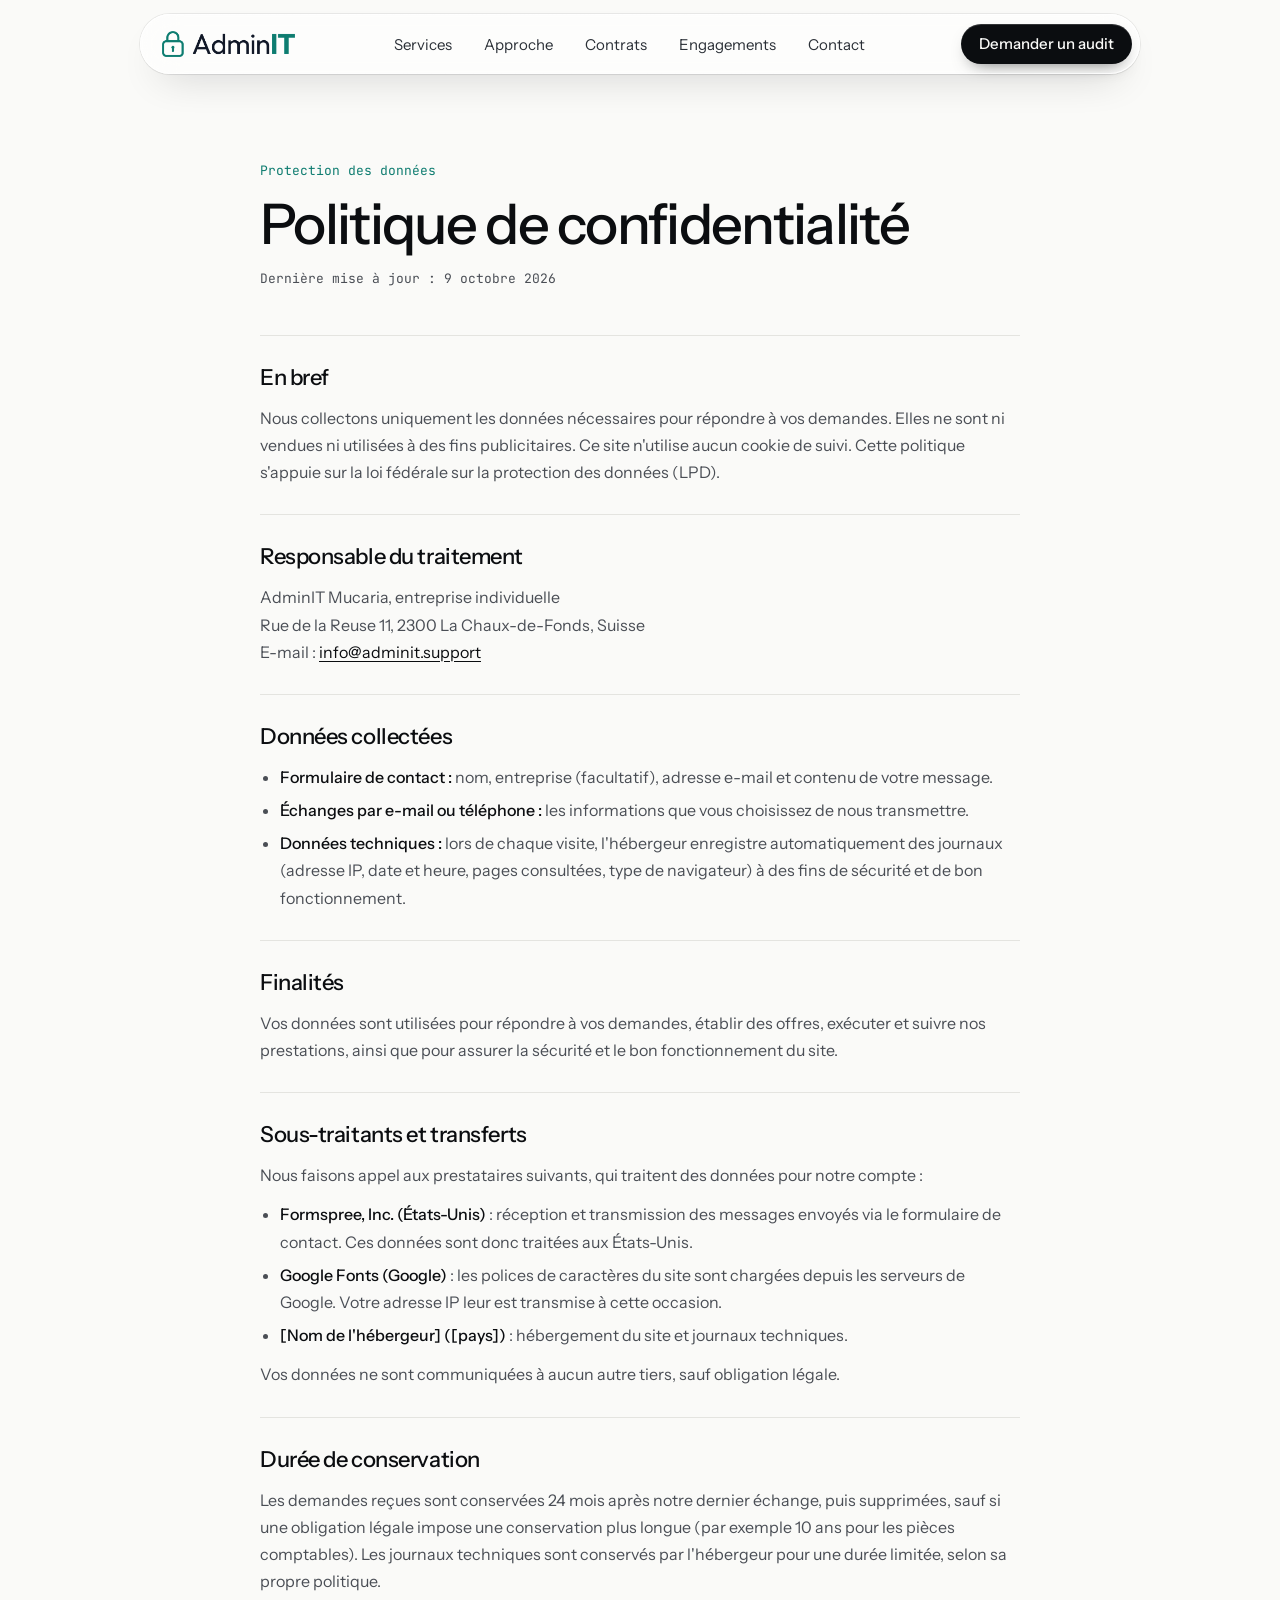
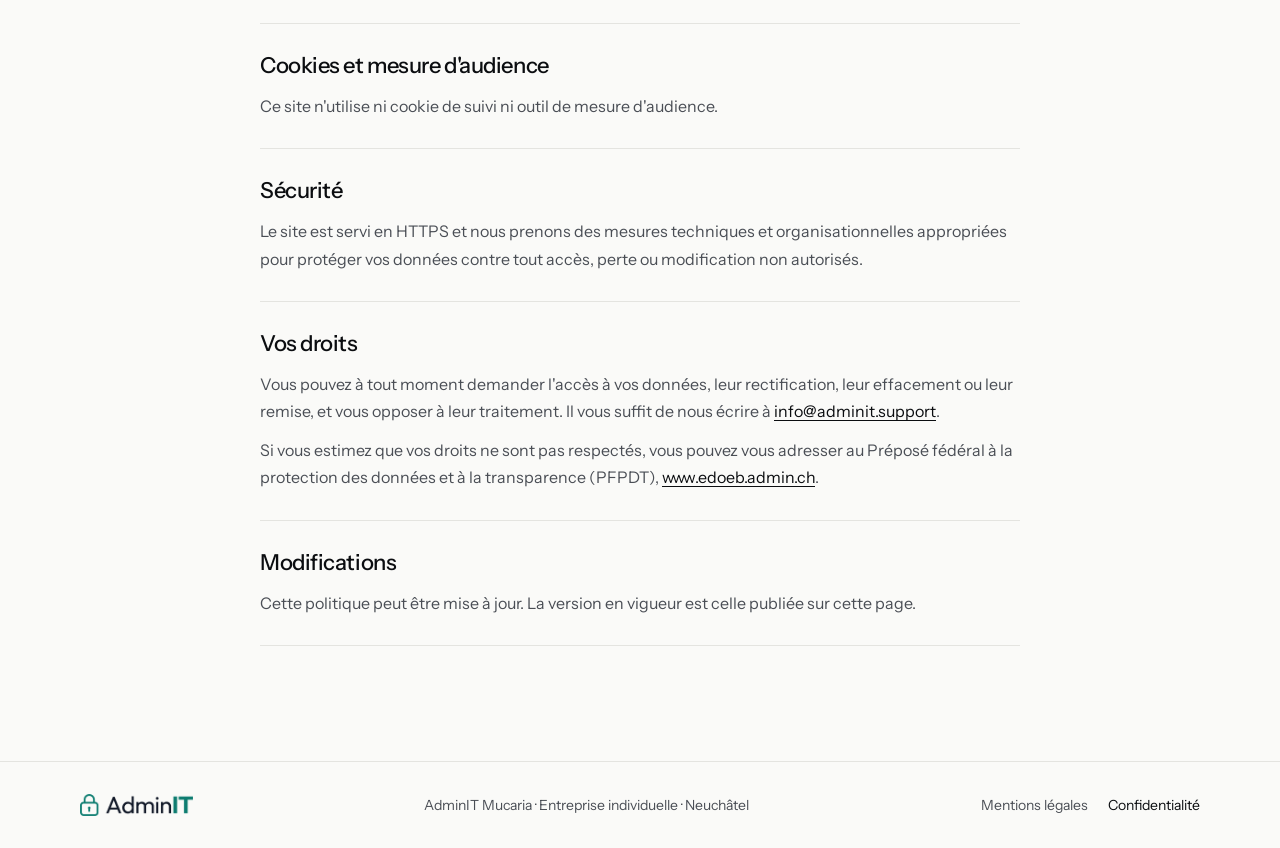
==== commit 2c968dcf: "modifiaction v3" ====
--- a/confidentialite.html
+++ b/confidentialite.html
@@ -1,84 +1,137 @@
 <!doctype html>
-<html lang="fr-CH" class="no-js">
+<html lang="fr">
 <head>
 <meta charset="utf-8">
 <meta name="viewport" content="width=device-width, initial-scale=1">
-<title>Politique de confidentialité · AdminIT</title>
-<meta name="robots" content="noindex">
-<link rel="icon" href="assets/favicon.png" type="image/png">
-<script>document.documentElement.className = "js";</script>
+<title>Politique de confidentialité — AdminIT</title>
+<meta name="description" content="Politique de confidentialité d'AdminIT : données collectées, finalités, sous-traitants, durée de conservation et vos droits selon la LPD.">
+<link rel="canonical" href="https://adminit.support/confidentialite.html">
+<meta name="theme-color" content="#FAFAF8">
+
+<meta property="og:type" content="website">
+<meta property="og:locale" content="fr_CH">
+<meta property="og:site_name" content="AdminIT">
+<meta property="og:title" content="Politique de confidentialité — AdminIT">
+<meta property="og:description" content="Politique de confidentialité d'AdminIT : données collectées, finalités, sous-traitants, durée de conservation et vos droits selon la LPD.">
+<meta property="og:url" content="https://adminit.support/confidentialite.html">
+<meta property="og:image" content="https://adminit.support/assets/og-image.png">
+<meta name="twitter:card" content="summary_large_image">
+
+<link rel="icon" type="image/png" href="assets/favicon.png">
+<link rel="apple-touch-icon" href="assets/apple-touch-icon.png">
+
+<link rel="preconnect" href="https://fonts.googleapis.com">
+<link rel="preconnect" href="https://fonts.gstatic.com" crossorigin>
+<link rel="stylesheet" href="https://fonts.googleapis.com/css2?family=Instrument+Sans:wght@400;500;600&amp;family=JetBrains+Mono:wght@400;500&amp;display=swap">
 <link rel="stylesheet" href="styles.css">
+<script>document.documentElement.classList.add('js')</script>
 <script src="script.js" defer></script>
 </head>
 <body>
-<svg width="0" height="0" style="position:absolute" aria-hidden="true"><symbol id="logo" viewBox="148 212 810 165"><path d="M182.5 276 V259 A33.5 33.5 0 0 1 249.5 259 V276" fill="none" stroke="#0E7C70" stroke-width="13" stroke-linecap="round"/><rect x="158.2" y="277.2" width="117.5" height="89.5" rx="17" fill="none" stroke="#0E7C70" stroke-width="12.5"/><circle cx="216" cy="315" r="9" fill="#0E7C70"/><rect x="211" y="315" width="10" height="29" rx="5" fill="#0E7C70"/><g fill="#111827" fill-rule="evenodd"><path d="M337.2 352.8C337.1 352.7 337 352.3 337 352C337 351.5 337.1 351.3 337.5 351C337.9 350.7 338 350.5 338 350C338 349.5 338.1 349.3 338.5 349C339 348.7 339 348.6 339 347.6C339 346.5 339 346.5 339.7 345.9C339.9 345.7 340 345.4 340 345C340 344.5 340.1 344.3 340.5 344C341 343.7 341 343.6 341 342.6C341 341.7 341.1 341.6 341.5 341.2C341.9 340.8 342 340.6 342 340C342 339.5 342.1 339.3 342.5 339C342.9 338.7 343 338.5 343 338C343 337.5 343.1 337.3 343.5 337C344 336.7 344 336.6 344 335.5C344 334.4 344 334.3 344.5 334C344.9 333.7 345 333.5 345 333C345 332.5 345.1 332.3 345.5 332C346 331.7 346 331.6 346 330.6C346 329.8 346.1 329.4 346.3 329.3C346.9 328.7 347 328.6 347 328C347 327.5 347.1 327.3 347.5 327C348 326.7 348 326.6 348 325.6C348 324.8 348.1 324.6 348.5 324.1C348.9 323.8 349 323.5 349 323C349 322.5 349.1 322.3 349.5 322C349.9 321.7 350 321.5 350 321C350 320.5 350.1 320.3 350.5 320C351 319.7 351 319.6 351 318.5C351 317.4 351 317.3 351.5 317C351.9 316.7 352 316.5 352 316C352 315.5 352.1 315.3 352.5 315C353 314.7 353 314.6 353 313.6C353 312.5 353 312.5 353.7 311.9C353.9 311.7 354 311.4 354 311C354 310.5 354.1 310.3 354.5 310C355 309.7 355 309.6 355 308.6C355 307.8 355.1 307.6 355.5 307.1C355.9 306.8 356 306.5 356 306C356 305.5 356.1 305.3 356.5 305C356.9 304.7 357 304.5 357 304C357 303.5 357.1 303.3 357.5 303C358 302.7 358 302.6 358 301.5C358 300.4 358 300.3 358.5 300C358.9 299.7 359 299.5 359 299C359 298.5 359.1 298.3 359.5 298C360 297.7 360 297.6 360 296.5C360 295.4 360 295.3 360.5 295C360.9 294.7 361 294.5 361 294C361 293.5 361.1 293.3 361.5 293C362 292.7 362 292.6 362 291.6C362 290.5 362 290.5 362.7 289.9C362.9 289.7 363 289.4 363 289C363 288.5 363.1 288.3 363.5 288C364 287.7 364 287.6 364 286.6C364 285.7 364.1 285.6 364.5 285.2C364.9 284.8 365 284.6 365 284.1C365 283.5 365.1 283.3 365.5 283C365.9 282.7 366 282.5 366 282C366 281.5 366.1 281.3 366.5 281C367 280.7 367 280.6 367 279.5C367 278.4 367 278.3 367.5 278C367.9 277.7 368 277.5 368 277C368 276.5 368.1 276.3 368.5 276C369 275.7 369 275.6 369 274.6C369 273.5 369 273.5 369.7 272.9C369.9 272.7 370 272.4 370 272C370 271.5 370.1 271.3 370.5 271C371 270.7 371 270.6 371 269.6C371 268.7 371.1 268.6 371.5 268.2C371.9 267.8 372 267.6 372 267C372 266.5 372.1 266.3 372.5 266C372.9 265.7 373 265.5 373 265C373 264.5 373.1 264.3 373.5 264C374 263.7 374 263.6 374 262.5C374 261.4 374 261.3 374.5 261C374.9 260.7 375 260.5 375 260C375 259.5 375.1 259.3 375.5 259C376 258.7 376 258.6 376 257.6C376 256.5 376 256.5 376.7 255.9C376.9 255.7 377 255.4 377 255C377 254.5 377.1 254.3 377.5 254C378 253.7 378 253.6 378 252.7C378 251.8 378.1 251.6 378.5 251.1C378.9 250.8 379 250.5 379 250C379 249.5 379.1 249.3 379.5 249C379.9 248.7 380 248.5 380 248C380 247.5 380.1 247.3 380.5 247C381 246.7 381 246.6 381 245.5C381 244.4 381 244.3 381.5 244C381.9 243.7 382 243.5 382 243C382 242.5 382.1 242.3 382.5 242C383 241.7 383 241.6 383 240.6C383 239.5 383 239.5 383.7 238.9C383.9 238.8 384 238.4 384 238.1C384 237.6 384.1 237.3 384.7 236.7L385.5 236L390.5 236C394.2 236 395.6 236.1 395.8 236.2C395.9 236.3 396 236.7 396 237C396 237.5 396.1 237.7 396.5 238C397 238.3 397 238.4 397 239.5C397 240.6 397 240.7 397.5 241C397.9 241.3 398 241.5 398 242C398 242.5 398.1 242.7 398.5 243C399 243.3 399 243.4 399 244.5C399 245.6 399 245.7 399.5 246C399.9 246.3 400 246.5 400 247C400 247.5 400.1 247.7 400.5 248C400.9 248.3 401 248.5 401 249C401 249.6 401.1 249.8 401.5 250.2C401.9 250.6 402 250.7 402 251.6C402 252.6 402 252.7 402.5 253C402.9 253.3 403 253.5 403 254C403 254.5 403.1 254.8 403.5 255.1C403.9 255.5 404 255.7 404 256.6C404 257.6 404 257.7 404.5 258C404.9 258.3 405 258.5 405 259C405 259.6 405.1 259.7 405.7 260.3C405.9 260.4 406 260.8 406 261.6C406 262.6 406 262.7 406.5 263C406.9 263.3 407 263.5 407 264C407 264.5 407.1 264.7 407.5 265C408 265.3 408 265.4 408 266.5C408 267.6 408 267.7 408.5 268C408.9 268.3 409 268.5 409 269C409 269.5 409.1 269.7 409.5 270C410 270.3 410 270.4 410 271.5C410 272.6 410 272.7 410.5 273C410.9 273.3 411 273.5 411 274C411 274.5 411.1 274.7 411.5 275C411.9 275.3 412 275.5 412 276C412 276.5 412.1 276.8 412.5 277.1C412.9 277.6 413 277.8 413 278.6C413 279.6 413 279.7 413.5 280C413.9 280.3 414 280.5 414 281C414 281.6 414.1 281.7 414.7 282.3C414.9 282.4 415 282.8 415 283.6C415 284.6 415 284.7 415.5 285C415.9 285.3 416 285.5 416 286C416 286.5 416.1 286.7 416.5 287.1C417 287.5 417 287.6 417 288.6C417 289.6 417 289.7 417.5 290C417.9 290.3 418 290.5 418 291C418 291.5 418.1 291.7 418.5 292C419 292.3 419 292.4 419 293.5C419 294.6 419 294.7 419.5 295C419.9 295.3 420 295.5 420 296C420 296.5 420.1 296.7 420.5 297C421 297.3 421 297.4 421 298.5C421 299.6 421 299.7 421.5 300C421.9 300.3 422 300.5 422 301C422 301.5 422.1 301.7 422.5 302C422.9 302.3 423 302.5 423 303C423 303.5 423.1 303.8 423.5 304.1C423.9 304.5 424 304.6 424 305.6C424 306.6 424 306.7 424.5 307C424.9 307.3 425 307.5 425 308C425 308.6 425.1 308.7 425.7 309.3C425.9 309.4 426 309.8 426 310.6C426 311.6 426 311.7 426.5 312C426.9 312.3 427 312.5 427 313C427 313.5 427.1 313.7 427.5 314C428 314.3 428 314.4 428 315.5C428 316.6 428 316.7 428.5 317C428.9 317.3 429 317.5 429 318C429 318.5 429.1 318.7 429.5 319C430 319.3 430 319.4 430 320.5C430 321.6 430 321.7 430.5 322C430.9 322.3 431 322.5 431 323C431 323.5 431.1 323.7 431.5 324C431.9 324.3 432 324.5 432 325C432 325.6 432.1 325.8 432.5 326.2C432.9 326.6 433 326.7 433 327.6C433 328.6 433 328.7 433.5 329C433.9 329.3 434 329.5 434 330C434 330.6 434.1 330.7 434.7 331.3C434.9 331.4 435 331.8 435 332.6C435 333.6 435 333.7 435.5 334C435.9 334.3 436 334.5 436 335C436 335.6 436.1 335.7 436.7 336.3C436.9 336.4 437 336.8 437 337.6C437 338.6 437 338.7 437.5 339C437.9 339.3 438 339.5 438 340C438 340.5 438.1 340.7 438.5 341C439 341.3 439 341.4 439 342.5C439 343.6 439 343.7 439.5 344C439.9 344.3 440 344.5 440 345C440 345.5 440.1 345.7 440.5 346C441 346.3 441 346.4 441 347.5C441 348.6 441 348.7 441.5 349C441.9 349.3 442 349.5 442 350C442 350.5 442.1 350.7 442.5 351C442.9 351.3 443 351.5 443 352C443 352.3 442.9 352.7 442.8 352.8C442.6 352.9 440.7 353 435 353L427.3 353L427.1 352.5C426.9 352.3 426.6 351.9 426.4 351.8C426.1 351.5 426 351.3 426 350.4C426 349.4 426 349.3 425.5 349C425.1 348.7 425 348.5 425 348C425 347.5 424.9 347.2 424.5 346.9C424.1 346.4 424 346.2 424 345.4C424 344.4 424 344.3 423.5 344C423.1 343.7 423 343.5 423 343C423 342.4 422.9 342.2 422.5 341.8C422.1 341.4 422 341.3 422 340.4C422 339.4 422 339.3 421.5 339C421.1 338.7 421 338.5 421 338C421 337.4 420.9 337.2 420.5 336.8C420.1 336.4 420 336.3 420 335.4C420 334.4 420 334.3 419.5 334C419.1 333.7 419 333.5 419 332.9C419 332.4 418.9 332.2 418.5 331.8C418.1 331.4 418 331.3 418 330.4C418 329.4 418 329.3 417.5 329C417.1 328.7 417 328.5 417 328.1C417 327.6 416.9 327.3 416.3 326.7L415.5 326L389.9 326C367.7 326 364.3 326 364.1 326.2C363.7 326.7 363.5 326.9 363.3 327.1C363.1 327.2 363 327.6 363 327.9C363 328.4 362.9 328.6 362.3 329.1C362.1 329.3 362 329.6 362 330C362 330.5 361.9 330.7 361.5 331C361 331.3 361 331.4 361 332.4C361 333.5 361 333.5 360.3 334.1C360.1 334.3 360 334.6 360 335C360 335.5 359.9 335.7 359.5 336C359 336.3 359 336.4 359 337.4C359 338.5 359 338.5 358.3 339.1C358.1 339.3 358 339.6 358 340C358 340.5 357.9 340.7 357.5 341C357 341.3 357 341.4 357 342.4C357 343.2 356.9 343.4 356.5 343.9C356.1 344.2 356 344.5 356 345C356 345.5 355.9 345.7 355.5 346C355 346.3 355 346.4 355 347.4C355 348.4 354.9 348.5 354.5 348.9C354.1 349.2 354 349.5 354 350C354 350.5 353.9 350.7 353.5 351C353.1 351.3 353 351.5 353 352C353 352.3 352.9 352.7 352.8 352.8C352.5 353.1 337.5 353.1 337.2 352.8ZM410.8 312.9C410.9 312.9 411 312.5 411 312.1C411 311.5 410.9 311.3 410.5 311C410.1 310.7 410 310.5 410 310C410 309.5 409.9 309.3 409.5 309C409 308.7 409 308.6 409 307.5C409 306.4 409 306.3 408.5 306C408.1 305.7 408 305.5 408 305C408 304.5 407.9 304.3 407.5 304C407 303.7 407 303.6 407 302.5C407 301.4 407 301.3 406.5 301C406.1 300.7 406 300.5 406 300C406 299.5 405.9 299.3 405.5 299C405 298.7 405 298.6 405 297.5C405 296.4 405 296.3 404.5 296C404.1 295.7 404 295.5 404 295C404 294.5 403.9 294.3 403.5 293.9C403 293.5 403 293.4 403 292.4C403 291.4 403 291.3 402.5 291C402.1 290.7 402 290.5 402 290C402 289.6 401.9 289.3 401.7 289.1C401 288.5 401 288.5 401 287.4C401 286.4 401 286.3 400.5 286C400.1 285.7 400 285.5 400 285C400 284.6 399.9 284.3 399.7 284.1C399 283.5 399 283.5 399 282.4C399 281.4 399 281.3 398.5 281C398.1 280.7 398 280.5 398 280C398 279.6 397.9 279.3 397.7 279.1C397 278.5 397 278.5 397 277.4C397 276.4 397 276.3 396.5 276C396.1 275.7 396 275.5 396 275C396 274.6 395.9 274.3 395.7 274.1C395 273.5 395 273.5 395 272.4C395 271.4 395 271.3 394.5 271C394.1 270.7 394 270.5 394 270C394 269.6 393.9 269.3 393.7 269.1C393 268.5 393 268.5 393 267.4C393 266.4 393 266.3 392.5 266C392.1 265.7 392 265.5 392 265C392 264.5 391.9 264.2 391.5 263.9C391.1 263.5 391 263.4 391 262.4C391 261.2 390.8 261 390 261C389.1 261 389 261.2 389 262.5C389 263.6 389 263.7 388.5 264C388.1 264.3 388 264.5 388 265C388 265.5 387.9 265.7 387.5 266C387 266.3 387 266.4 387 267.5C387 268.6 387 268.7 386.5 269C386.1 269.3 386 269.5 386 270C386 270.5 385.9 270.7 385.5 271C385 271.3 385 271.4 385 272.5C385 273.6 385 273.7 384.5 274C384.1 274.3 384 274.5 384 275C384 275.5 383.9 275.7 383.5 276C383 276.3 383 276.4 383 277.5C383 278.6 383 278.7 382.5 279C382.1 279.3 382 279.5 382 280C382 280.5 381.9 280.7 381.5 281C381 281.3 381 281.4 381 282.5C381 283.6 381 283.7 380.5 284C380.1 284.3 380 284.5 380 285C380 285.5 379.9 285.7 379.5 286C379 286.3 379 286.4 379 287.5C379 288.6 379 288.7 378.5 289C378.1 289.3 378 289.5 378 290C378 290.5 377.9 290.7 377.5 291C377 291.3 377 291.4 377 292.5C377 293.6 377 293.7 376.5 294C376.1 294.3 376 294.5 376 295C376 295.5 375.9 295.7 375.5 296C375 296.3 375 296.4 375 297.4C375 298.2 374.9 298.6 374.7 298.7C374.1 299.3 374 299.4 374 300C374 300.5 373.9 300.7 373.5 301C373 301.3 373 301.4 373 302.4C373 303.5 373 303.5 372.3 304.1C372.1 304.3 372 304.6 372 305C372 305.5 371.9 305.7 371.5 306C371 306.3 371 306.4 371 307.4C371 308.2 370.9 308.6 370.7 308.7C370.1 309.3 370 309.4 370 310C370 310.5 369.9 310.7 369.5 311C369.1 311.3 369 311.5 369 312.1C369 312.7 369.1 312.9 369.3 313C369.7 313.1 410.4 313.1 410.8 312.9Z"/><path d="M486.1 354.5L485.6 354L483.1 354L480.6 354L480.1 353.5C479.7 353 479.6 353 478.5 353C477.4 353 477.3 353 477 352.5C476.7 352.1 476.5 352 476 352C475.5 352 475.3 351.9 475 351.5C474.7 351.1 474.5 351 474 351C473.5 351 473.3 350.9 473 350.5C472.7 350.1 472.5 350 472 350C471.5 350 471.3 349.9 471 349.5C470.7 349.1 470.5 349 470.1 349C469.5 349 469.3 348.8 468 347.5C466.8 346.2 466.5 346 466 346C465.5 346 465.2 345.7 463.2 343.7C461.4 341.9 461 341.4 461 341C461 340.6 460.7 340.2 459.5 339C458.2 337.7 458 337.4 458 336.9C458 336.5 457.9 336.3 457.5 336C457.1 335.7 457 335.5 457 335C457 334.5 456.9 334.3 456.5 334C456.1 333.7 456 333.5 456 333C456 332.5 455.9 332.3 455.5 332C455.1 331.7 455 331.5 455 331C455 330.5 454.9 330.3 454.5 330C454 329.7 454 329.6 454 328.5C454 327.4 454 327.3 453.5 327C453 326.6 453 326.6 453 325C453 323.4 453 323.4 452.5 323L452 322.6L452 313.1C452 302.9 452 303.5 452.7 302.9C452.9 302.7 453 302.3 453 301.1C453 299.5 453 299.5 453.7 298.9C453.9 298.7 454 298.4 454 297.6C454 296.7 454.1 296.6 454.5 296.2C454.9 295.8 455 295.6 455 295.1C455 294.5 455.1 294.3 455.5 294C455.9 293.7 456 293.5 456 293C456 292.5 456.1 292.3 456.5 292C456.9 291.7 457 291.5 457 291.2C457 290.7 457.4 290.1 458.5 289.1C458.8 288.7 459 288.4 459 288C459 287.6 459.5 287 463.4 283.2C465.8 280.8 467.9 278.6 468.2 278.4C468.4 278.1 468.8 278 469.1 278C469.5 278 469.7 277.9 470 277.5C470.3 277.1 470.5 277 471 277C471.4 277 471.7 276.9 472.1 276.5C473.4 275.1 473.6 275 474.7 275C475.6 275 475.7 275 476 274.5C476.3 274.1 476.5 274 477 274C477.6 274 477.7 273.9 478.3 273.3C478.5 273.1 478.9 273 480.1 273C481.7 273 481.7 273 482.3 272.3C482.5 272 483.5 272 490.1 272L497.6 272L498 272.5C498.4 273 498.4 273 500 273C501.6 273 501.6 273 502 273.5C502.3 274 502.4 274 503.4 274C504.4 274 504.5 274.1 504.9 274.5C505.2 274.9 505.5 275 505.9 275C506.2 275 506.6 275.1 506.7 275.3C506.8 275.4 507 275.6 507.1 275.7C507.3 275.8 507.6 276.2 507.9 276.5C508.3 276.9 508.6 277 509 277C509.5 277 509.7 277.2 510.5 278C511.2 278.8 511.6 279 511.9 279C512.2 279 512.5 279.2 512.8 279.5C513 279.8 513.3 280 513.4 280C513.5 280 514.1 280.5 515.3 281.9C515.4 282 515.6 282.2 515.7 282.3C515.9 282.4 516 282.8 516 283.1C516 283.4 516.1 283.7 516.2 283.8C516.5 284.1 517.5 284.1 517.8 283.8C518 283.6 518 277.8 518 258.5C518 239.2 518 233.3 518.2 233.2C518.5 232.9 531.5 232.9 531.8 233.2C532.1 233.5 532.1 352.5 531.8 352.8C531.5 353.1 518.5 353.1 518.2 352.8C518.1 352.6 518 350.8 518 347.3L517.9 342.1L517.5 342C517.3 342 517.1 342.1 517 342.3C516.8 342.7 512 347.5 510.9 348.5C510.5 348.8 510.1 349 509.8 349C509.5 349 509.3 349.1 509 349.5C508.7 349.9 508.5 350 508 350C507.5 350 507.3 350.1 507 350.5C506.7 350.9 506.5 351 506 351C505.5 351 505.3 351.1 505 351.5C504.7 351.9 504.5 352 504 352C503.5 352 503.3 352.1 503 352.5C502.7 353 502.6 353 501.5 353C500.4 353 500.3 353 500 353.5L499.6 354L497.5 354L495.4 354L494.9 354.5L494.3 355L490.4 355L486.5 355L486.1 354.5ZM500 340.5C500.3 340 500.4 340 501.5 340C502.6 340 502.7 340 503 339.5C503.3 339.1 503.5 339 504 339C504.5 339 504.7 338.9 505 338.5C505.3 338.1 505.5 338 505.9 338C506.6 338 506.5 338 510.8 333.8C513.9 330.6 514 330.5 514 330.1C514 329.7 514.4 329.2 515.5 328.1C515.9 327.7 516 327.4 516 327C516 326.5 516.1 326.3 516.5 326C517 325.7 517 325.6 517 324.5C517 323.4 517 323.3 517.5 323L518 322.6L518 320.6C518 318.9 518 318.5 518.3 318.3C519 317.6 519 317.9 519 313L519 308.4L518.5 308C518 307.6 518 307.6 518 306C518 304.4 518 304.4 517.5 303.9C517.1 303.4 517 303.2 517 302.4C517 301.4 517 301.3 516.5 301C516.1 300.7 516 300.5 516 300C516 299.6 515.9 299.3 515.7 299.1C515.1 298.6 515 298.4 515 297.9C515 297.5 514.9 297.3 514.5 297C514.1 296.7 514 296.5 514 296.1C514 295.6 513.7 295.2 511.2 292.8C509.2 290.7 508.4 290 508.1 290C507.7 290 507.1 289.6 506.1 288.5C505.7 288.1 505.4 288 505 288C504.5 288 504.3 287.9 504 287.5C503.7 287.1 503.5 287 503 287C502.5 287 502.3 286.9 502 286.5C501.6 286 501.6 286 500 286C498.4 286 498.4 286 498 285.5L497.6 285L493 285L488.3 285L487.9 285.5C487.5 286 487.4 286 485.9 286C484.4 286 484.4 286 484 286.5C483.7 287 483.6 287 482.5 287C481.4 287 481.3 287 481 287.5C480.7 287.9 480.5 288 480 288C479.5 288 479.3 288.1 478.5 289C477.7 289.8 477.5 290 477 290C476.6 290 476.2 290.3 474.2 292.2C472.3 294.2 472 294.6 472 295C472 295.5 471.8 295.7 471 296.5C470.1 297.3 470 297.5 470 298C470 298.5 469.9 298.7 469.5 299C469.1 299.3 469 299.5 469 300C469 300.5 468.9 300.7 468.5 301C468 301.3 468 301.4 468 302.5C468 303.6 468 303.7 467.5 304L467 304.4L467 306.4C467 308.1 466.9 308.5 466.7 308.7C466 309.4 466 309.1 466 313.5L466 317.6L466.5 318C467 318.4 467 318.4 467 320C467 321.7 467 321.7 467.5 322.2C467.9 322.6 468 322.7 468 323.6C468 324.4 468.1 324.7 468.3 324.9C468.9 325.4 469 325.6 469 326.1C469 326.4 469.1 326.8 469.5 327.1C469.8 327.5 470 327.8 470 328.1C470 328.5 470.1 328.7 470.5 329C470.9 329.3 471 329.5 471 329.9C471 330.5 471.3 330.8 474.2 333.8C477.2 336.7 477.5 337 478.1 337C478.5 337 478.7 337.1 479 337.5C479.3 337.9 479.5 338 479.9 338C480.2 338 480.5 338.2 480.9 338.5C481.2 338.9 481.5 339 482 339C482.5 339 482.7 339.1 483 339.5C483.3 340 483.4 340 484.5 340C485.6 340 485.7 340 486 340.5L486.4 341L493 341L499.6 341L500 340.5Z"/><path d="M551.2 352.8C550.9 352.5 550.9 273.5 551.2 273.2C551.5 272.9 564.5 272.9 564.8 273.2C564.9 273.3 565 274.5 565 277.4C565 279.7 565 281.6 565.1 281.7C565.2 281.9 565.4 282 565.9 282C566.5 282 566.6 281.9 568.5 280C570.2 278.3 570.5 278 571 278C571.5 278 571.7 277.8 572.5 277C573.3 276.1 573.5 276 574 276C574.5 276 574.7 275.9 575 275.5C575.3 275.1 575.5 275 576 275C576.5 275 576.7 274.9 577 274.5C577.3 274.1 577.5 274 578 274C578.5 274 578.7 273.9 579 273.5C579.4 273 579.4 273 581 273C582.6 273 582.6 273 583 272.5L583.4 272L590.4 272C597.9 272 597.5 272 598.1 272.7C598.3 272.9 598.7 273 599.5 273C600.6 273 600.7 273 601 273.5C601.3 274 601.4 274 602.5 274C603.6 274 603.7 274 604 274.5C604.3 274.9 604.5 275 605 275C605.5 275 605.7 275.1 606 275.5C606.3 275.9 606.5 276 606.8 276C607.4 276 607.5 276.1 611.7 280.3C615.9 284.4 616 284.6 616 285.1C616 285.8 616.3 286 617 286C617.8 286 618 285.8 618 285C618 284.5 618.3 284.2 621.3 281.2C623.1 279.4 624.7 277.8 624.9 277.7C625 277.6 625.2 277.4 625.3 277.3C625.4 277.1 625.8 277 626.1 277C626.5 277 626.7 276.9 627 276.5C627.3 276.1 627.5 276 628 276C628.5 276 628.7 275.9 629 275.5C629.3 275.1 629.5 275 630 275C630.5 275 630.7 274.9 631 274.5C631.3 274.1 631.5 274 632 274C632.5 274 632.7 273.9 633 273.5C633.4 273 633.4 273 635 273C636.6 273 636.6 273 637 272.5L637.4 272L644.5 272L651.6 272L652 272.5C652.4 273 652.4 273 653.9 273C655.4 273 655.5 273 655.9 273.5C656.2 273.9 656.5 274 657 274C657.5 274 657.7 274.1 658 274.5C658.3 274.9 658.5 275 659 275C659.5 275 659.7 275.1 660 275.5C660.3 275.9 660.5 276 661 276C661.5 276 661.7 276.1 662.5 277C663.3 277.8 663.5 278 664 278C664.4 278 664.8 278.3 666.7 280.3C668.7 282.2 669 282.6 669 283C669 283.4 669.2 283.7 670 284.5C670.9 285.3 671 285.5 671 286C671 286.5 671.1 286.7 671.5 287C671.9 287.3 672 287.5 672 288C672 288.5 672.1 288.7 672.5 289C673 289.3 673 289.4 673 290.5C673 291.6 673 291.7 673.5 292L674 292.4L674 294.5L674 296.6L674.5 297L675 297.4L675 325C675 346.2 675 352.6 674.8 352.8C674.6 353 660.4 353.1 660.3 352.9C660.2 352.8 660.2 340.5 660.1 325.6L660.1 298.5L659.5 298C659 297.5 659 297.4 659 296.5C659 295.5 659 295.4 658.5 294.9C657.4 293.9 657 293.3 657 292.9C657 292.6 656.4 291.9 654.8 290.2C652.7 288.2 652.5 288 651.9 288C651.5 288 651.3 287.9 651 287.5C650.7 287.1 650.5 287 650 287C649.5 287 649.3 286.9 649 286.5C648.7 286 648.6 286 647.5 286C646.4 286 646.3 286 646 285.5L645.6 285L640.9 285L636.2 285L635.8 285.5C635.4 286 635.3 286 633.9 286C632.4 286 632.4 286 632 286.5C631.7 286.9 631.5 287 631 287C630.5 287 630.3 287.1 630 287.5C629.7 287.9 629.5 288 629.1 288C628.5 288 628.2 288.3 625.8 290.8C623.3 293.2 623 293.6 623 294.1C623 294.5 622.9 294.7 622.5 295C622.1 295.3 622 295.5 622 296C622 296.5 621.9 296.7 621.5 297C621 297.4 621 297.4 621 298.9C621 300.4 621 300.5 620.5 300.9L620 301.3L620 327C620 346.7 620 352.6 619.8 352.8C619.6 352.9 617.9 353 613 353C608.1 353 606.4 352.9 606.2 352.8C606 352.6 606 346.7 606 326.9L606 301.2L605.5 300.8C605 300.4 605 300.3 605 298.9C605 297.4 605 297.4 604.5 297C604.1 296.7 604 296.5 604 296C604 295.4 603.9 295.3 603.3 294.7C603.1 294.6 603 294.3 603 294C603 293.6 602.6 293.1 600.2 290.8C597.8 288.3 597.5 288 596.9 288C596.5 288 596.3 287.9 596 287.5C595.7 287.1 595.5 287 595 287C594.5 287 594.3 286.9 594 286.5C593.7 286 593.6 286 592.6 286C591.5 286 591.5 286 590.9 285.3C590.7 285 590 285 586 285L581.3 285L580.9 285.5C580.5 286 580.4 286 578.9 286C577.4 286 577.4 286 577 286.5C576.7 286.9 576.5 287 576 287C575.5 287 575.3 287.1 574.5 288C573.7 288.8 573.5 289 573 289C572.6 289 572.2 289.3 570.7 290.7C569.2 292.3 569 292.6 569 293.1C569 293.5 568.9 293.7 568.5 294C568.1 294.3 568 294.5 568 294.9C568 295.2 567.8 295.5 567.5 295.9C567.1 296.2 567 296.5 567 297C567 297.5 566.9 297.7 566.5 298L566 298.3L566 300.9L565.9 303.5L565.5 303.9L565 304.3L565 327.9L565 351.6L565.5 352C566 352.4 566 352.5 565.9 352.7C565.6 353 564.8 353 558.5 353C553.2 353 551.4 352.9 551.2 352.8Z"/><path d="M692.2 352.8C691.9 352.5 691.9 273.5 692.2 273.2C692.5 272.9 706.5 272.9 706.8 273.2C707.1 273.5 707.1 352.5 706.8 352.8C706.5 353.1 692.5 353.1 692.2 352.8ZM696 255.5C695.7 255.1 695.5 255 695.1 255C694.5 255 694.3 254.8 693.2 253.7C690.9 251.3 691 251.5 691 249.8C691 248.4 691 248.3 690.5 248C690.1 247.7 690 247.5 690 247C690 246.5 690.1 246.3 690.5 246C691 245.7 691 245.6 691 244.1L691 242.5L692.7 240.7C694.3 239.2 694.5 239 695.1 239C695.5 239 695.7 238.9 696 238.5L696.4 238L699.9 238C702.9 238 703.5 238 703.7 238.3C703.8 238.4 704 238.6 704.1 238.7C704.3 238.8 705.2 239.7 706.2 240.7L708 242.5L708 243.6C708 244.6 708 244.7 708.5 245C709 245.3 709 245.4 709 246.9C709 248.5 709 248.5 708.5 248.9C708 249.3 708 249.5 708 250.4L708 251.5L706.3 253.3C704.7 254.8 704.5 255 703.9 255C703.5 255 703.3 255.1 703 255.5L702.6 256L699.5 256L696.4 256L696 255.5Z"/><path d="M726.2 352.8C725.9 352.5 725.9 273.5 726.2 273.2C726.5 272.9 739.5 272.9 739.8 273.2C739.9 273.4 740 275 740 278.2L740.1 282.9L740.8 283L741.5 283L744.1 280.4C745.6 279 746.9 277.6 747.2 277.4C747.4 277.1 747.8 277 748.1 277C748.5 277 748.7 276.9 749 276.5C749.3 276.1 749.5 276 750 276C750.5 276 750.7 275.9 751 275.5C751.3 275.1 751.5 275 752 275C752.5 275 752.7 274.9 753 274.5C753.3 274.1 753.5 274 754 274C754.5 274 754.7 273.9 755 273.5C755.4 273 755.4 273 757 273C758.6 273 758.6 273 759 272.5L759.4 272L766.4 272C773.9 272 773.5 272 774.1 272.7C774.3 272.9 774.7 273 775.5 273C776.6 273 776.7 273 777 273.5C777.3 274 777.4 274 778.3 274C779.4 274 779.6 274.1 780.9 275.5C781.3 275.9 781.6 276 782 276C782.5 276 782.7 276.2 783.5 277C784.3 277.8 784.5 278 785 278C785.5 278 785.8 278.3 788.3 280.8C790.6 283.1 791 283.6 791 284C791 284.4 791.2 284.7 792 285.5C792.9 286.3 793 286.5 793 287C793 287.5 793.1 287.7 793.5 288C793.9 288.3 794 288.5 794 289C794 289.5 794.1 289.7 794.5 290C794.9 290.3 795 290.5 795 291C795 291.6 795.1 291.8 795.5 292.2C796 292.6 796 292.7 796 294.1C796 295.6 796 295.6 796.5 296L797 296.4L797 324.5C797 346.1 797 352.6 796.8 352.8C796.6 352.9 794.9 353 790 353C785.1 353 783.4 352.9 783.2 352.8C783 352.6 783 346.7 783 327L783 301.4L782.5 301C782 300.7 782 300.6 782 299.5C782 298.4 782 298.3 781.3 297.7C781.1 297.6 781 297.2 781 296.9C781 296.6 780.9 296.2 780.5 295.9C780.2 295.5 780 295.2 780 294.9C780 294.6 779.8 294.2 779.5 293.9C778.1 292.6 778 292.4 778 291.9C778 291.3 776.7 290 776.1 290C775.8 290 775.5 289.8 775.2 289.5C775 289.2 774.7 289 774.6 289C774.5 289 774 288.6 773.5 288C772.7 287.1 772.5 287 772 287C771.5 287 771.3 286.9 771 286.5C770.6 286 770.6 286 769.1 286C767.5 286 767.5 286 766.9 285.3C766.7 285 766 285 762 285L757.3 285L756.8 285.5C756.4 286 756.3 286 754.9 286C753.4 286 753.4 286 753 286.5C752.7 286.9 752.5 287 752 287C751.5 287 751.3 287.1 751 287.5C750.8 287.8 750.5 288 750.4 288C750.3 288 750 288.2 749.8 288.5C749.5 288.8 749.2 289 748.9 289C748.6 289 748 289.5 746.2 291.2C744.4 293.1 744 293.6 744 294C744 294.4 743.8 294.7 743 295.5L742 296.5L742 297.6C742 298.6 742 298.7 741.5 299C741 299.4 741 299.4 741 301C741 302.6 741 302.6 740.5 303L740 303.4L740 328C740 346.9 740 352.6 739.8 352.8C739.6 352.9 737.9 353 733 353C728.1 353 726.4 352.9 726.2 352.8Z"/></g><g fill="#0E7C70" fill-rule="evenodd"><path d="M815.2 353.1L814.8 352.8L814.8 293.5C814.8 235 814.8 234.2 815.2 234C815.4 233.9 819.7 233.8 828 233.8C840 233.8 840.6 233.8 840.9 234.1C841.1 234.4 841.2 238.8 841.2 293.6C841.2 352.4 841.2 352.7 840.8 353C840.5 353.3 840.3 353.3 828 353.3C817 353.3 815.5 353.3 815.2 353.1Z"/><path d="M890.2 353.1C890.1 353 889.9 352.9 889.8 352.8C889.7 352.7 889.7 331.2 889.7 305L889.7 257.4L889.3 257.1C889 256.9 887.9 256.8 870.8 256.8C859.6 256.8 852.5 256.8 852.3 256.7C852.1 256.5 852.1 255.1 852 245.4C852 237.2 852 234.2 852.2 234.1C852.5 233.7 952.7 233.7 953.3 234L953.7 234.2L953.7 245.3C953.7 252.5 953.6 256.5 953.5 256.6C953.4 256.7 947 256.8 934.9 256.8C916.9 256.9 916.5 256.9 916.2 257.2C916 257.5 916 264.2 916 305.2C916 350.1 916 352.9 915.7 353.1C915.3 353.4 890.8 353.4 890.2 353.1Z"/></g></symbol><symbol id="logo-w" viewBox="148 212 810 165"><path d="M182.5 276 V259 A33.5 33.5 0 0 1 249.5 259 V276" fill="none" stroke="#5FD4C2" stroke-width="13" stroke-linecap="round"/><rect x="158.2" y="277.2" width="117.5" height="89.5" rx="17" fill="none" stroke="#5FD4C2" stroke-width="12.5"/><circle cx="216" cy="315" r="9" fill="#5FD4C2"/><rect x="211" y="315" width="10" height="29" rx="5" fill="#5FD4C2"/><g fill="#FFFFFF" fill-rule="evenodd"><path d="M337.2 352.8C337.1 352.7 337 352.3 337 352C337 351.5 337.1 351.3 337.5 351C337.9 350.7 338 350.5 338 350C338 349.5 338.1 349.3 338.5 349C339 348.7 339 348.6 339 347.6C339 346.5 339 346.5 339.7 345.9C339.9 345.7 340 345.4 340 345C340 344.5 340.1 344.3 340.5 344C341 343.7 341 343.6 341 342.6C341 341.7 341.1 341.6 341.5 341.2C341.9 340.8 342 340.6 342 340C342 339.5 342.1 339.3 342.5 339C342.9 338.7 343 338.5 343 338C343 337.5 343.1 337.3 343.5 337C344 336.7 344 336.6 344 335.5C344 334.4 344 334.3 344.5 334C344.9 333.7 345 333.5 345 333C345 332.5 345.1 332.3 345.5 332C346 331.7 346 331.6 346 330.6C346 329.8 346.1 329.4 346.3 329.3C346.9 328.7 347 328.6 347 328C347 327.5 347.1 327.3 347.5 327C348 326.7 348 326.6 348 325.6C348 324.8 348.1 324.6 348.5 324.1C348.9 323.8 349 323.5 349 323C349 322.5 349.1 322.3 349.5 322C349.9 321.7 350 321.5 350 321C350 320.5 350.1 320.3 350.5 320C351 319.7 351 319.6 351 318.5C351 317.4 351 317.3 351.5 317C351.9 316.7 352 316.5 352 316C352 315.5 352.1 315.3 352.5 315C353 314.7 353 314.6 353 313.6C353 312.5 353 312.5 353.7 311.9C353.9 311.7 354 311.4 354 311C354 310.5 354.1 310.3 354.5 310C355 309.7 355 309.6 355 308.6C355 307.8 355.1 307.6 355.5 307.1C355.9 306.8 356 306.5 356 306C356 305.5 356.1 305.3 356.5 305C356.9 304.7 357 304.5 357 304C357 303.5 357.1 303.3 357.5 303C358 302.7 358 302.6 358 301.5C358 300.4 358 300.3 358.5 300C358.9 299.7 359 299.5 359 299C359 298.5 359.1 298.3 359.5 298C360 297.7 360 297.6 360 296.5C360 295.4 360 295.3 360.5 295C360.9 294.7 361 294.5 361 294C361 293.5 361.1 293.3 361.5 293C362 292.7 362 292.6 362 291.6C362 290.5 362 290.5 362.7 289.9C362.9 289.7 363 289.4 363 289C363 288.5 363.1 288.3 363.5 288C364 287.7 364 287.6 364 286.6C364 285.7 364.1 285.6 364.5 285.2C364.9 284.8 365 284.6 365 284.1C365 283.5 365.1 283.3 365.5 283C365.9 282.7 366 282.5 366 282C366 281.5 366.1 281.3 366.5 281C367 280.7 367 280.6 367 279.5C367 278.4 367 278.3 367.5 278C367.9 277.7 368 277.5 368 277C368 276.5 368.1 276.3 368.5 276C369 275.7 369 275.6 369 274.6C369 273.5 369 273.5 369.7 272.9C369.9 272.7 370 272.4 370 272C370 271.5 370.1 271.3 370.5 271C371 270.7 371 270.6 371 269.6C371 268.7 371.1 268.6 371.5 268.2C371.9 267.8 372 267.6 372 267C372 266.5 372.1 266.3 372.5 266C372.9 265.7 373 265.5 373 265C373 264.5 373.1 264.3 373.5 264C374 263.7 374 263.6 374 262.5C374 261.4 374 261.3 374.5 261C374.9 260.7 375 260.5 375 260C375 259.5 375.1 259.3 375.5 259C376 258.7 376 258.6 376 257.6C376 256.5 376 256.5 376.7 255.9C376.9 255.7 377 255.4 377 255C377 254.5 377.1 254.3 377.5 254C378 253.7 378 253.6 378 252.7C378 251.8 378.1 251.6 378.5 251.1C378.9 250.8 379 250.5 379 250C379 249.5 379.1 249.3 379.5 249C379.9 248.7 380 248.5 380 248C380 247.5 380.1 247.3 380.5 247C381 246.7 381 246.6 381 245.5C381 244.4 381 244.3 381.5 244C381.9 243.7 382 243.5 382 243C382 242.5 382.1 242.3 382.5 242C383 241.7 383 241.6 383 240.6C383 239.5 383 239.5 383.7 238.9C383.9 238.8 384 238.4 384 238.1C384 237.6 384.1 237.3 384.7 236.7L385.5 236L390.5 236C394.2 236 395.6 236.1 395.8 236.2C395.9 236.3 396 236.7 396 237C396 237.5 396.1 237.7 396.5 238C397 238.3 397 238.4 397 239.5C397 240.6 397 240.7 397.5 241C397.9 241.3 398 241.5 398 242C398 242.5 398.1 242.7 398.5 243C399 243.3 399 243.4 399 244.5C399 245.6 399 245.7 399.5 246C399.9 246.3 400 246.5 400 247C400 247.5 400.1 247.7 400.5 248C400.9 248.3 401 248.5 401 249C401 249.6 401.1 249.8 401.5 250.2C401.9 250.6 402 250.7 402 251.6C402 252.6 402 252.7 402.5 253C402.9 253.3 403 253.5 403 254C403 254.5 403.1 254.8 403.5 255.1C403.9 255.5 404 255.7 404 256.6C404 257.6 404 257.7 404.5 258C404.9 258.3 405 258.5 405 259C405 259.6 405.1 259.7 405.7 260.3C405.9 260.4 406 260.8 406 261.6C406 262.6 406 262.7 406.5 263C406.9 263.3 407 263.5 407 264C407 264.5 407.1 264.7 407.5 265C408 265.3 408 265.4 408 266.5C408 267.6 408 267.7 408.5 268C408.9 268.3 409 268.5 409 269C409 269.5 409.1 269.7 409.5 270C410 270.3 410 270.4 410 271.5C410 272.6 410 272.7 410.5 273C410.9 273.3 411 273.5 411 274C411 274.5 411.1 274.7 411.5 275C411.9 275.3 412 275.5 412 276C412 276.5 412.1 276.8 412.5 277.1C412.9 277.6 413 277.8 413 278.6C413 279.6 413 279.7 413.5 280C413.9 280.3 414 280.5 414 281C414 281.6 414.1 281.7 414.7 282.3C414.9 282.4 415 282.8 415 283.6C415 284.6 415 284.7 415.5 285C415.9 285.3 416 285.5 416 286C416 286.5 416.1 286.7 416.5 287.1C417 287.5 417 287.6 417 288.6C417 289.6 417 289.7 417.5 290C417.9 290.3 418 290.5 418 291C418 291.5 418.1 291.7 418.5 292C419 292.3 419 292.4 419 293.5C419 294.6 419 294.7 419.5 295C419.9 295.3 420 295.5 420 296C420 296.5 420.1 296.7 420.5 297C421 297.3 421 297.4 421 298.5C421 299.6 421 299.7 421.5 300C421.9 300.3 422 300.5 422 301C422 301.5 422.1 301.7 422.5 302C422.9 302.3 423 302.5 423 303C423 303.5 423.1 303.8 423.5 304.1C423.9 304.5 424 304.6 424 305.6C424 306.6 424 306.7 424.5 307C424.9 307.3 425 307.5 425 308C425 308.6 425.1 308.7 425.7 309.3C425.9 309.4 426 309.8 426 310.6C426 311.6 426 311.7 426.5 312C426.9 312.3 427 312.5 427 313C427 313.5 427.1 313.7 427.5 314C428 314.3 428 314.4 428 315.5C428 316.6 428 316.7 428.5 317C428.9 317.3 429 317.5 429 318C429 318.5 429.1 318.7 429.5 319C430 319.3 430 319.4 430 320.5C430 321.6 430 321.7 430.5 322C430.9 322.3 431 322.5 431 323C431 323.5 431.1 323.7 431.5 324C431.9 324.3 432 324.5 432 325C432 325.6 432.1 325.8 432.5 326.2C432.9 326.6 433 326.7 433 327.6C433 328.6 433 328.7 433.5 329C433.9 329.3 434 329.5 434 330C434 330.6 434.1 330.7 434.7 331.3C434.9 331.4 435 331.8 435 332.6C435 333.6 435 333.7 435.5 334C435.9 334.3 436 334.5 436 335C436 335.6 436.1 335.7 436.7 336.3C436.9 336.4 437 336.8 437 337.6C437 338.6 437 338.7 437.5 339C437.9 339.3 438 339.5 438 340C438 340.5 438.1 340.7 438.5 341C439 341.3 439 341.4 439 342.5C439 343.6 439 343.7 439.5 344C439.9 344.3 440 344.5 440 345C440 345.5 440.1 345.7 440.5 346C441 346.3 441 346.4 441 347.5C441 348.6 441 348.7 441.5 349C441.9 349.3 442 349.5 442 350C442 350.5 442.1 350.7 442.5 351C442.9 351.3 443 351.5 443 352C443 352.3 442.9 352.7 442.8 352.8C442.6 352.9 440.7 353 435 353L427.3 353L427.1 352.5C426.9 352.3 426.6 351.9 426.4 351.8C426.1 351.5 426 351.3 426 350.4C426 349.4 426 349.3 425.5 349C425.1 348.7 425 348.5 425 348C425 347.5 424.9 347.2 424.5 346.9C424.1 346.4 424 346.2 424 345.4C424 344.4 424 344.3 423.5 344C423.1 343.7 423 343.5 423 343C423 342.4 422.9 342.2 422.5 341.8C422.1 341.4 422 341.3 422 340.4C422 339.4 422 339.3 421.5 339C421.1 338.7 421 338.5 421 338C421 337.4 420.9 337.2 420.5 336.8C420.1 336.4 420 336.3 420 335.4C420 334.4 420 334.3 419.5 334C419.1 333.7 419 333.5 419 332.9C419 332.4 418.9 332.2 418.5 331.8C418.1 331.4 418 331.3 418 330.4C418 329.4 418 329.3 417.5 329C417.1 328.7 417 328.5 417 328.1C417 327.6 416.9 327.3 416.3 326.7L415.5 326L389.9 326C367.7 326 364.3 326 364.1 326.2C363.7 326.7 363.5 326.9 363.3 327.1C363.1 327.2 363 327.6 363 327.9C363 328.4 362.9 328.6 362.3 329.1C362.1 329.3 362 329.6 362 330C362 330.5 361.9 330.7 361.5 331C361 331.3 361 331.4 361 332.4C361 333.5 361 333.5 360.3 334.1C360.1 334.3 360 334.6 360 335C360 335.5 359.9 335.7 359.5 336C359 336.3 359 336.4 359 337.4C359 338.5 359 338.5 358.3 339.1C358.1 339.3 358 339.6 358 340C358 340.5 357.9 340.7 357.5 341C357 341.3 357 341.4 357 342.4C357 343.2 356.9 343.4 356.5 343.9C356.1 344.2 356 344.5 356 345C356 345.5 355.9 345.7 355.5 346C355 346.3 355 346.4 355 347.4C355 348.4 354.9 348.5 354.5 348.9C354.1 349.2 354 349.5 354 350C354 350.5 353.9 350.7 353.5 351C353.1 351.3 353 351.5 353 352C353 352.3 352.9 352.7 352.8 352.8C352.5 353.1 337.5 353.1 337.2 352.8ZM410.8 312.9C410.9 312.9 411 312.5 411 312.1C411 311.5 410.9 311.3 410.5 311C410.1 310.7 410 310.5 410 310C410 309.5 409.9 309.3 409.5 309C409 308.7 409 308.6 409 307.5C409 306.4 409 306.3 408.5 306C408.1 305.7 408 305.5 408 305C408 304.5 407.9 304.3 407.5 304C407 303.7 407 303.6 407 302.5C407 301.4 407 301.3 406.5 301C406.1 300.7 406 300.5 406 300C406 299.5 405.9 299.3 405.5 299C405 298.7 405 298.6 405 297.5C405 296.4 405 296.3 404.5 296C404.1 295.7 404 295.5 404 295C404 294.5 403.9 294.3 403.5 293.9C403 293.5 403 293.4 403 292.4C403 291.4 403 291.3 402.5 291C402.1 290.7 402 290.5 402 290C402 289.6 401.9 289.3 401.7 289.1C401 288.5 401 288.5 401 287.4C401 286.4 401 286.3 400.5 286C400.1 285.7 400 285.5 400 285C400 284.6 399.9 284.3 399.7 284.1C399 283.5 399 283.5 399 282.4C399 281.4 399 281.3 398.5 281C398.1 280.7 398 280.5 398 280C398 279.6 397.9 279.3 397.7 279.1C397 278.5 397 278.5 397 277.4C397 276.4 397 276.3 396.5 276C396.1 275.7 396 275.5 396 275C396 274.6 395.9 274.3 395.7 274.1C395 273.5 395 273.5 395 272.4C395 271.4 395 271.3 394.5 271C394.1 270.7 394 270.5 394 270C394 269.6 393.9 269.3 393.7 269.1C393 268.5 393 268.5 393 267.4C393 266.4 393 266.3 392.5 266C392.1 265.7 392 265.5 392 265C392 264.5 391.9 264.2 391.5 263.9C391.1 263.5 391 263.4 391 262.4C391 261.2 390.8 261 390 261C389.1 261 389 261.2 389 262.5C389 263.6 389 263.7 388.5 264C388.1 264.3 388 264.5 388 265C388 265.5 387.9 265.7 387.5 266C387 266.3 387 266.4 387 267.5C387 268.6 387 268.7 386.5 269C386.1 269.3 386 269.5 386 270C386 270.5 385.9 270.7 385.5 271C385 271.3 385 271.4 385 272.5C385 273.6 385 273.7 384.5 274C384.1 274.3 384 274.5 384 275C384 275.5 383.9 275.7 383.5 276C383 276.3 383 276.4 383 277.5C383 278.6 383 278.7 382.5 279C382.1 279.3 382 279.5 382 280C382 280.5 381.9 280.7 381.5 281C381 281.3 381 281.4 381 282.5C381 283.6 381 283.7 380.5 284C380.1 284.3 380 284.5 380 285C380 285.5 379.9 285.7 379.5 286C379 286.3 379 286.4 379 287.5C379 288.6 379 288.7 378.5 289C378.1 289.3 378 289.5 378 290C378 290.5 377.9 290.7 377.5 291C377 291.3 377 291.4 377 292.5C377 293.6 377 293.7 376.5 294C376.1 294.3 376 294.5 376 295C376 295.5 375.9 295.7 375.5 296C375 296.3 375 296.4 375 297.4C375 298.2 374.9 298.6 374.7 298.7C374.1 299.3 374 299.4 374 300C374 300.5 373.9 300.7 373.5 301C373 301.3 373 301.4 373 302.4C373 303.5 373 303.5 372.3 304.1C372.1 304.3 372 304.6 372 305C372 305.5 371.9 305.7 371.5 306C371 306.3 371 306.4 371 307.4C371 308.2 370.9 308.6 370.7 308.7C370.1 309.3 370 309.4 370 310C370 310.5 369.9 310.7 369.5 311C369.1 311.3 369 311.5 369 312.1C369 312.7 369.1 312.9 369.3 313C369.7 313.1 410.4 313.1 410.8 312.9Z"/><path d="M486.1 354.5L485.6 354L483.1 354L480.6 354L480.1 353.5C479.7 353 479.6 353 478.5 353C477.4 353 477.3 353 477 352.5C476.7 352.1 476.5 352 476 352C475.5 352 475.3 351.9 475 351.5C474.7 351.1 474.5 351 474 351C473.5 351 473.3 350.9 473 350.5C472.7 350.1 472.5 350 472 350C471.5 350 471.3 349.9 471 349.5C470.7 349.1 470.5 349 470.1 349C469.5 349 469.3 348.8 468 347.5C466.8 346.2 466.5 346 466 346C465.5 346 465.2 345.7 463.2 343.7C461.4 341.9 461 341.4 461 341C461 340.6 460.7 340.2 459.5 339C458.2 337.7 458 337.4 458 336.9C458 336.5 457.9 336.3 457.5 336C457.1 335.7 457 335.5 457 335C457 334.5 456.9 334.3 456.5 334C456.1 333.7 456 333.5 456 333C456 332.5 455.9 332.3 455.5 332C455.1 331.7 455 331.5 455 331C455 330.5 454.9 330.3 454.5 330C454 329.7 454 329.6 454 328.5C454 327.4 454 327.3 453.5 327C453 326.6 453 326.6 453 325C453 323.4 453 323.4 452.5 323L452 322.6L452 313.1C452 302.9 452 303.5 452.7 302.9C452.9 302.7 453 302.3 453 301.1C453 299.5 453 299.5 453.7 298.9C453.9 298.7 454 298.4 454 297.6C454 296.7 454.1 296.6 454.5 296.2C454.9 295.8 455 295.6 455 295.1C455 294.5 455.1 294.3 455.5 294C455.9 293.7 456 293.5 456 293C456 292.5 456.1 292.3 456.5 292C456.9 291.7 457 291.5 457 291.2C457 290.7 457.4 290.1 458.5 289.1C458.8 288.7 459 288.4 459 288C459 287.6 459.5 287 463.4 283.2C465.8 280.8 467.9 278.6 468.2 278.4C468.4 278.1 468.8 278 469.1 278C469.5 278 469.7 277.9 470 277.5C470.3 277.1 470.5 277 471 277C471.4 277 471.7 276.9 472.1 276.5C473.4 275.1 473.6 275 474.7 275C475.6 275 475.7 275 476 274.5C476.3 274.1 476.5 274 477 274C477.6 274 477.7 273.9 478.3 273.3C478.5 273.1 478.9 273 480.1 273C481.7 273 481.7 273 482.3 272.3C482.5 272 483.5 272 490.1 272L497.6 272L498 272.5C498.4 273 498.4 273 500 273C501.6 273 501.6 273 502 273.5C502.3 274 502.4 274 503.4 274C504.4 274 504.5 274.1 504.9 274.5C505.2 274.9 505.5 275 505.9 275C506.2 275 506.6 275.1 506.7 275.3C506.8 275.4 507 275.6 507.1 275.7C507.3 275.8 507.6 276.2 507.9 276.5C508.3 276.9 508.6 277 509 277C509.5 277 509.7 277.2 510.5 278C511.2 278.8 511.6 279 511.9 279C512.2 279 512.5 279.2 512.8 279.5C513 279.8 513.3 280 513.4 280C513.5 280 514.1 280.5 515.3 281.9C515.4 282 515.6 282.2 515.7 282.3C515.9 282.4 516 282.8 516 283.1C516 283.4 516.1 283.7 516.2 283.8C516.5 284.1 517.5 284.1 517.8 283.8C518 283.6 518 277.8 518 258.5C518 239.2 518 233.3 518.2 233.2C518.5 232.9 531.5 232.9 531.8 233.2C532.1 233.5 532.1 352.5 531.8 352.8C531.5 353.1 518.5 353.1 518.2 352.8C518.1 352.6 518 350.8 518 347.3L517.9 342.1L517.5 342C517.3 342 517.1 342.1 517 342.3C516.8 342.7 512 347.5 510.9 348.5C510.5 348.8 510.1 349 509.8 349C509.5 349 509.3 349.1 509 349.5C508.7 349.9 508.5 350 508 350C507.5 350 507.3 350.1 507 350.5C506.7 350.9 506.5 351 506 351C505.5 351 505.3 351.1 505 351.5C504.7 351.9 504.5 352 504 352C503.5 352 503.3 352.1 503 352.5C502.7 353 502.6 353 501.5 353C500.4 353 500.3 353 500 353.5L499.6 354L497.5 354L495.4 354L494.9 354.5L494.3 355L490.4 355L486.5 355L486.1 354.5ZM500 340.5C500.3 340 500.4 340 501.5 340C502.6 340 502.7 340 503 339.5C503.3 339.1 503.5 339 504 339C504.5 339 504.7 338.9 505 338.5C505.3 338.1 505.5 338 505.9 338C506.6 338 506.5 338 510.8 333.8C513.9 330.6 514 330.5 514 330.1C514 329.7 514.4 329.2 515.5 328.1C515.9 327.7 516 327.4 516 327C516 326.5 516.1 326.3 516.5 326C517 325.7 517 325.6 517 324.5C517 323.4 517 323.3 517.5 323L518 322.6L518 320.6C518 318.9 518 318.5 518.3 318.3C519 317.6 519 317.9 519 313L519 308.4L518.5 308C518 307.6 518 307.6 518 306C518 304.4 518 304.4 517.5 303.9C517.1 303.4 517 303.2 517 302.4C517 301.4 517 301.3 516.5 301C516.1 300.7 516 300.5 516 300C516 299.6 515.9 299.3 515.7 299.1C515.1 298.6 515 298.4 515 297.9C515 297.5 514.9 297.3 514.5 297C514.1 296.7 514 296.5 514 296.1C514 295.6 513.7 295.2 511.2 292.8C509.2 290.7 508.4 290 508.1 290C507.7 290 507.1 289.6 506.1 288.5C505.7 288.1 505.4 288 505 288C504.5 288 504.3 287.9 504 287.5C503.7 287.1 503.5 287 503 287C502.5 287 502.3 286.9 502 286.5C501.6 286 501.6 286 500 286C498.4 286 498.4 286 498 285.5L497.6 285L493 285L488.3 285L487.9 285.5C487.5 286 487.4 286 485.9 286C484.4 286 484.4 286 484 286.5C483.7 287 483.6 287 482.5 287C481.4 287 481.3 287 481 287.5C480.7 287.9 480.5 288 480 288C479.5 288 479.3 288.1 478.5 289C477.7 289.8 477.5 290 477 290C476.6 290 476.2 290.3 474.2 292.2C472.3 294.2 472 294.6 472 295C472 295.5 471.8 295.7 471 296.5C470.1 297.3 470 297.5 470 298C470 298.5 469.9 298.7 469.5 299C469.1 299.3 469 299.5 469 300C469 300.5 468.9 300.7 468.5 301C468 301.3 468 301.4 468 302.5C468 303.6 468 303.7 467.5 304L467 304.4L467 306.4C467 308.1 466.9 308.5 466.7 308.7C466 309.4 466 309.1 466 313.5L466 317.6L466.5 318C467 318.4 467 318.4 467 320C467 321.7 467 321.7 467.5 322.2C467.9 322.6 468 322.7 468 323.6C468 324.4 468.1 324.7 468.3 324.9C468.9 325.4 469 325.6 469 326.1C469 326.4 469.1 326.8 469.5 327.1C469.8 327.5 470 327.8 470 328.1C470 328.5 470.1 328.7 470.5 329C470.9 329.3 471 329.5 471 329.9C471 330.5 471.3 330.8 474.2 333.8C477.2 336.7 477.5 337 478.1 337C478.5 337 478.7 337.1 479 337.5C479.3 337.9 479.5 338 479.9 338C480.2 338 480.5 338.2 480.9 338.5C481.2 338.9 481.5 339 482 339C482.5 339 482.7 339.1 483 339.5C483.3 340 483.4 340 484.5 340C485.6 340 485.7 340 486 340.5L486.4 341L493 341L499.6 341L500 340.5Z"/><path d="M551.2 352.8C550.9 352.5 550.9 273.5 551.2 273.2C551.5 272.9 564.5 272.9 564.8 273.2C564.9 273.3 565 274.5 565 277.4C565 279.7 565 281.6 565.1 281.7C565.2 281.9 565.4 282 565.9 282C566.5 282 566.6 281.9 568.5 280C570.2 278.3 570.5 278 571 278C571.5 278 571.7 277.8 572.5 277C573.3 276.1 573.5 276 574 276C574.5 276 574.7 275.9 575 275.5C575.3 275.1 575.5 275 576 275C576.5 275 576.7 274.9 577 274.5C577.3 274.1 577.5 274 578 274C578.5 274 578.7 273.9 579 273.5C579.4 273 579.4 273 581 273C582.6 273 582.6 273 583 272.5L583.4 272L590.4 272C597.9 272 597.5 272 598.1 272.7C598.3 272.9 598.7 273 599.5 273C600.6 273 600.7 273 601 273.5C601.3 274 601.4 274 602.5 274C603.6 274 603.7 274 604 274.5C604.3 274.9 604.5 275 605 275C605.5 275 605.7 275.1 606 275.5C606.3 275.9 606.5 276 606.8 276C607.4 276 607.5 276.1 611.7 280.3C615.9 284.4 616 284.6 616 285.1C616 285.8 616.3 286 617 286C617.8 286 618 285.8 618 285C618 284.5 618.3 284.2 621.3 281.2C623.1 279.4 624.7 277.8 624.9 277.7C625 277.6 625.2 277.4 625.3 277.3C625.4 277.1 625.8 277 626.1 277C626.5 277 626.7 276.9 627 276.5C627.3 276.1 627.5 276 628 276C628.5 276 628.7 275.9 629 275.5C629.3 275.1 629.5 275 630 275C630.5 275 630.7 274.9 631 274.5C631.3 274.1 631.5 274 632 274C632.5 274 632.7 273.9 633 273.5C633.4 273 633.4 273 635 273C636.6 273 636.6 273 637 272.5L637.4 272L644.5 272L651.6 272L652 272.5C652.4 273 652.4 273 653.9 273C655.4 273 655.5 273 655.9 273.5C656.2 273.9 656.5 274 657 274C657.5 274 657.7 274.1 658 274.5C658.3 274.9 658.5 275 659 275C659.5 275 659.7 275.1 660 275.5C660.3 275.9 660.5 276 661 276C661.5 276 661.7 276.1 662.5 277C663.3 277.8 663.5 278 664 278C664.4 278 664.8 278.3 666.7 280.3C668.7 282.2 669 282.6 669 283C669 283.4 669.2 283.7 670 284.5C670.9 285.3 671 285.5 671 286C671 286.5 671.1 286.7 671.5 287C671.9 287.3 672 287.5 672 288C672 288.5 672.1 288.7 672.5 289C673 289.3 673 289.4 673 290.5C673 291.6 673 291.7 673.5 292L674 292.4L674 294.5L674 296.6L674.5 297L675 297.4L675 325C675 346.2 675 352.6 674.8 352.8C674.6 353 660.4 353.1 660.3 352.9C660.2 352.8 660.2 340.5 660.1 325.6L660.1 298.5L659.5 298C659 297.5 659 297.4 659 296.5C659 295.5 659 295.4 658.5 294.9C657.4 293.9 657 293.3 657 292.9C657 292.6 656.4 291.9 654.8 290.2C652.7 288.2 652.5 288 651.9 288C651.5 288 651.3 287.9 651 287.5C650.7 287.1 650.5 287 650 287C649.5 287 649.3 286.9 649 286.5C648.7 286 648.6 286 647.5 286C646.4 286 646.3 286 646 285.5L645.6 285L640.9 285L636.2 285L635.8 285.5C635.4 286 635.3 286 633.9 286C632.4 286 632.4 286 632 286.5C631.7 286.9 631.5 287 631 287C630.5 287 630.3 287.1 630 287.5C629.7 287.9 629.5 288 629.1 288C628.5 288 628.2 288.3 625.8 290.8C623.3 293.2 623 293.6 623 294.1C623 294.5 622.9 294.7 622.5 295C622.1 295.3 622 295.5 622 296C622 296.5 621.9 296.7 621.5 297C621 297.4 621 297.4 621 298.9C621 300.4 621 300.5 620.5 300.9L620 301.3L620 327C620 346.7 620 352.6 619.8 352.8C619.6 352.9 617.9 353 613 353C608.1 353 606.4 352.9 606.2 352.8C606 352.6 606 346.7 606 326.9L606 301.2L605.5 300.8C605 300.4 605 300.3 605 298.9C605 297.4 605 297.4 604.5 297C604.1 296.7 604 296.5 604 296C604 295.4 603.9 295.3 603.3 294.7C603.1 294.6 603 294.3 603 294C603 293.6 602.6 293.1 600.2 290.8C597.8 288.3 597.5 288 596.9 288C596.5 288 596.3 287.9 596 287.5C595.7 287.1 595.5 287 595 287C594.5 287 594.3 286.9 594 286.5C593.7 286 593.6 286 592.6 286C591.5 286 591.5 286 590.9 285.3C590.7 285 590 285 586 285L581.3 285L580.9 285.5C580.5 286 580.4 286 578.9 286C577.4 286 577.4 286 577 286.5C576.7 286.9 576.5 287 576 287C575.5 287 575.3 287.1 574.5 288C573.7 288.8 573.5 289 573 289C572.6 289 572.2 289.3 570.7 290.7C569.2 292.3 569 292.6 569 293.1C569 293.5 568.9 293.7 568.5 294C568.1 294.3 568 294.5 568 294.9C568 295.2 567.8 295.5 567.5 295.9C567.1 296.2 567 296.5 567 297C567 297.5 566.9 297.7 566.5 298L566 298.3L566 300.9L565.9 303.5L565.5 303.9L565 304.3L565 327.9L565 351.6L565.5 352C566 352.4 566 352.5 565.9 352.7C565.6 353 564.8 353 558.5 353C553.2 353 551.4 352.9 551.2 352.8Z"/><path d="M692.2 352.8C691.9 352.5 691.9 273.5 692.2 273.2C692.5 272.9 706.5 272.9 706.8 273.2C707.1 273.5 707.1 352.5 706.8 352.8C706.5 353.1 692.5 353.1 692.2 352.8ZM696 255.5C695.7 255.1 695.5 255 695.1 255C694.5 255 694.3 254.8 693.2 253.7C690.9 251.3 691 251.5 691 249.8C691 248.4 691 248.3 690.5 248C690.1 247.7 690 247.5 690 247C690 246.5 690.1 246.3 690.5 246C691 245.7 691 245.6 691 244.1L691 242.5L692.7 240.7C694.3 239.2 694.5 239 695.1 239C695.5 239 695.7 238.9 696 238.5L696.4 238L699.9 238C702.9 238 703.5 238 703.7 238.3C703.8 238.4 704 238.6 704.1 238.7C704.3 238.8 705.2 239.7 706.2 240.7L708 242.5L708 243.6C708 244.6 708 244.7 708.5 245C709 245.3 709 245.4 709 246.9C709 248.5 709 248.5 708.5 248.9C708 249.3 708 249.5 708 250.4L708 251.5L706.3 253.3C704.7 254.8 704.5 255 703.9 255C703.5 255 703.3 255.1 703 255.5L702.6 256L699.5 256L696.4 256L696 255.5Z"/><path d="M726.2 352.8C725.9 352.5 725.9 273.5 726.2 273.2C726.5 272.9 739.5 272.9 739.8 273.2C739.9 273.4 740 275 740 278.2L740.1 282.9L740.8 283L741.5 283L744.1 280.4C745.6 279 746.9 277.6 747.2 277.4C747.4 277.1 747.8 277 748.1 277C748.5 277 748.7 276.9 749 276.5C749.3 276.1 749.5 276 750 276C750.5 276 750.7 275.9 751 275.5C751.3 275.1 751.5 275 752 275C752.5 275 752.7 274.9 753 274.5C753.3 274.1 753.5 274 754 274C754.5 274 754.7 273.9 755 273.5C755.4 273 755.4 273 757 273C758.6 273 758.6 273 759 272.5L759.4 272L766.4 272C773.9 272 773.5 272 774.1 272.7C774.3 272.9 774.7 273 775.5 273C776.6 273 776.7 273 777 273.5C777.3 274 777.4 274 778.3 274C779.4 274 779.6 274.1 780.9 275.5C781.3 275.9 781.6 276 782 276C782.5 276 782.7 276.2 783.5 277C784.3 277.8 784.5 278 785 278C785.5 278 785.8 278.3 788.3 280.8C790.6 283.1 791 283.6 791 284C791 284.4 791.2 284.7 792 285.5C792.9 286.3 793 286.5 793 287C793 287.5 793.1 287.7 793.5 288C793.9 288.3 794 288.5 794 289C794 289.5 794.1 289.7 794.5 290C794.9 290.3 795 290.5 795 291C795 291.6 795.1 291.8 795.5 292.2C796 292.6 796 292.7 796 294.1C796 295.6 796 295.6 796.5 296L797 296.4L797 324.5C797 346.1 797 352.6 796.8 352.8C796.6 352.9 794.9 353 790 353C785.1 353 783.4 352.9 783.2 352.8C783 352.6 783 346.7 783 327L783 301.4L782.5 301C782 300.7 782 300.6 782 299.5C782 298.4 782 298.3 781.3 297.7C781.1 297.6 781 297.2 781 296.9C781 296.6 780.9 296.2 780.5 295.9C780.2 295.5 780 295.2 780 294.9C780 294.6 779.8 294.2 779.5 293.9C778.1 292.6 778 292.4 778 291.9C778 291.3 776.7 290 776.1 290C775.8 290 775.5 289.8 775.2 289.5C775 289.2 774.7 289 774.6 289C774.5 289 774 288.6 773.5 288C772.7 287.1 772.5 287 772 287C771.5 287 771.3 286.9 771 286.5C770.6 286 770.6 286 769.1 286C767.5 286 767.5 286 766.9 285.3C766.7 285 766 285 762 285L757.3 285L756.8 285.5C756.4 286 756.3 286 754.9 286C753.4 286 753.4 286 753 286.5C752.7 286.9 752.5 287 752 287C751.5 287 751.3 287.1 751 287.5C750.8 287.8 750.5 288 750.4 288C750.3 288 750 288.2 749.8 288.5C749.5 288.8 749.2 289 748.9 289C748.6 289 748 289.5 746.2 291.2C744.4 293.1 744 293.6 744 294C744 294.4 743.8 294.7 743 295.5L742 296.5L742 297.6C742 298.6 742 298.7 741.5 299C741 299.4 741 299.4 741 301C741 302.6 741 302.6 740.5 303L740 303.4L740 328C740 346.9 740 352.6 739.8 352.8C739.6 352.9 737.9 353 733 353C728.1 353 726.4 352.9 726.2 352.8Z"/></g><g fill="#5FD4C2" fill-rule="evenodd"><path d="M815.2 353.1L814.8 352.8L814.8 293.5C814.8 235 814.8 234.2 815.2 234C815.4 233.9 819.7 233.8 828 233.8C840 233.8 840.6 233.8 840.9 234.1C841.1 234.4 841.2 238.8 841.2 293.6C841.2 352.4 841.2 352.7 840.8 353C840.5 353.3 840.3 353.3 828 353.3C817 353.3 815.5 353.3 815.2 353.1Z"/><path d="M890.2 353.1C890.1 353 889.9 352.9 889.8 352.8C889.7 352.7 889.7 331.2 889.7 305L889.7 257.4L889.3 257.1C889 256.9 887.9 256.8 870.8 256.8C859.6 256.8 852.5 256.8 852.3 256.7C852.1 256.5 852.1 255.1 852 245.4C852 237.2 852 234.2 852.2 234.1C852.5 233.7 952.7 233.7 953.3 234L953.7 234.2L953.7 245.3C953.7 252.5 953.6 256.5 953.5 256.6C953.4 256.7 947 256.8 934.9 256.8C916.9 256.9 916.5 256.9 916.2 257.2C916 257.5 916 264.2 916 305.2C916 350.1 916 352.9 915.7 353.1C915.3 353.4 890.8 353.4 890.2 353.1Z"/></g></symbol></svg>
-<a class="skip" href="#contenu">Aller au contenu</a>
-<header class="top scrolled" id="top">
-  <div class="wrap">
-    <a class="brand" href="./" aria-label="AdminIT, accueil"><svg class="logo" role="img" aria-label="AdminIT"><use href="#logo"/></svg></a>
-    <button class="burger" type="button" aria-expanded="false" aria-controls="nav" aria-label="Ouvrir le menu"><span></span><span></span><span></span></button>
-    <nav class="nav" id="nav" aria-label="Navigation principale">
-      <a class="lk" href="./#services">Services</a>
-      <a class="lk" href="./#methode">Méthode</a>
-      <a class="lk" href="./#local">Qui sommes-nous</a>
-      <a class="lk" href="./#contact">Contact</a>
-      <a class="btn btn-p" href="./#contact">Audit gratuit</a>
+<a class="skip-link" href="#contenu">Aller au contenu</a>
+
+<header class="site-header">
+  <div class="nav-shell">
+    <a class="brand" href="index.html" aria-label="AdminIT — accueil">
+      <img src="assets/logo-adminit.png" alt="AdminIT" width="153" height="30">
+    </a>
+    <button class="nav-toggle" type="button" aria-expanded="false" aria-controls="site-nav" aria-label="Ouvrir le menu">
+      <span class="nav-toggle-bar"></span>
+      <span class="nav-toggle-bar"></span>
+    </button>
+    <nav id="site-nav" class="site-nav" aria-label="Navigation principale">
+      <div class="nav-links">
+        <span class="nav-indicator" aria-hidden="true"></span>
+        <a href="index.html#services">Services</a>
+        <a href="index.html#approche">Approche</a>
+        <a href="index.html#contrats">Contrats</a>
+        <a href="index.html#engagements">Engagements</a>
+        <a href="index.html#contact">Contact</a>
+      </div>
+      <a class="btn btn-dark nav-cta" href="index.html#contact">Demander un audit</a>
     </nav>
   </div>
 </header>
-<main class="legal" id="contenu">
-  <div class="wrap">
-    <h1>Politique de confidentialité</h1>
-    <p class="upd">Dernière mise à jour : 11 octobre 2026</p>
 
+<main id="contenu" class="container section legal">
+  <div class="legal-head reveal">
+    <span class="eyebrow">Protection des données</span>
+    <h1 class="legal-title">Politique de confidentialité</h1>
+    <p class="legal-updated">Dernière mise à jour : 9 octobre 2026</p>
+  </div>
+
+  <section class="legal-section reveal">
     <h2>En bref</h2>
-    <p>Nous collectons uniquement les données nécessaires pour répondre à vos demandes. Elles ne sont ni vendues ni utilisées à des fins publicitaires. Ce site n’utilise aucun cookie. Cette politique s’appuie sur la loi fédérale sur la protection des données (LPD).</p>
+    <p>Nous collectons uniquement les données nécessaires pour répondre à vos demandes. Elles ne sont ni vendues ni utilisées à des fins publicitaires. Ce site n'utilise aucun cookie de suivi. Cette politique s'appuie sur la loi fédérale sur la protection des données (LPD).</p>
+  </section>
 
+  <section class="legal-section reveal">
     <h2>Responsable du traitement</h2>
     <p>AdminIT Mucaria, entreprise individuelle<br>
     Rue de la Reuse 11, 2300 La Chaux-de-Fonds, Suisse<br>
     E-mail : <a href="mailto:info@adminit.support">info@adminit.support</a></p>
+  </section>
 
+  <section class="legal-section reveal">
     <h2>Données collectées</h2>
     <ul>
-      <li><strong>Formulaire de contact :</strong> le formulaire n’envoie rien depuis le site. Il ouvre votre messagerie avec un message prérempli (nom, entreprise facultative, adresse e-mail, votre besoin), que vous choisissez d’envoyer ou non.</li>
+      <li><strong>Formulaire de contact :</strong> nom, entreprise (facultatif), adresse e-mail et contenu de votre message.</li>
       <li><strong>Échanges par e-mail ou téléphone :</strong> les informations que vous choisissez de nous transmettre.</li>
-      <li><strong>Données techniques :</strong> lors de chaque visite, l’hébergeur enregistre automatiquement l’adresse IP des visiteurs à des fins de sécurité.</li>
+      <li><strong>Données techniques :</strong> lors de chaque visite, l'hébergeur enregistre automatiquement des journaux (adresse IP, date et heure, pages consultées, type de navigateur) à des fins de sécurité et de bon fonctionnement.</li>
     </ul>
+  </section>
 
+  <section class="legal-section reveal">
     <h2>Finalités</h2>
     <p>Vos données sont utilisées pour répondre à vos demandes, établir des offres, exécuter et suivre nos prestations, ainsi que pour assurer la sécurité et le bon fonctionnement du site.</p>
+  </section>
 
+  <section class="legal-section reveal">
     <h2>Sous-traitants et transferts</h2>
-    <p>Le site est hébergé par <strong>GitHub, Inc. (États-Unis)</strong>, via son service GitHub Pages. Les journaux techniques de l’hébergeur sont donc traités aux États-Unis.</p>
-    <p>Les polices de caractères sont servies depuis le site lui-même : aucune donnée n’est transmise à un service de polices externe.</p>
+    <p>Nous faisons appel aux prestataires suivants, qui traitent des données pour notre compte :</p>
+    <ul>
+      <li><strong>Formspree, Inc. (États-Unis)</strong> : réception et transmission des messages envoyés via le formulaire de contact. Ces données sont donc traitées aux États-Unis.</li>
+      <li><strong>Google Fonts (Google)</strong> : les polices de caractères du site sont chargées depuis les serveurs de Google. Votre adresse IP leur est transmise à cette occasion.</li>
+      <li><strong>[Nom de l'hébergeur] ([pays])</strong> : hébergement du site et journaux techniques.</li>
+    </ul>
     <p>Vos données ne sont communiquées à aucun autre tiers, sauf obligation légale.</p>
+  </section>
 
+  <section class="legal-section reveal">
     <h2>Durée de conservation</h2>
-    <p>Les demandes reçues sont conservées 24 mois après notre dernier échange, puis supprimées, sauf si une obligation légale impose une conservation plus longue (par exemple 10 ans pour les pièces comptables). Les journaux techniques sont conservés par l’hébergeur pour une durée limitée, selon sa propre politique.</p>
+    <p>Les demandes reçues sont conservées 24 mois après notre dernier échange, puis supprimées, sauf si une obligation légale impose une conservation plus longue (par exemple 10 ans pour les pièces comptables). Les journaux techniques sont conservés par l'hébergeur pour une durée limitée, selon sa propre politique.</p>
+  </section>
 
-    <h2>Cookies et mesure d’audience</h2>
-    <p>Ce site n’utilise ni cookie ni outil de mesure d’audience.</p>
+  <section class="legal-section reveal">
+    <h2>Cookies et mesure d'audience</h2>
+    <p>Ce site n'utilise ni cookie de suivi ni outil de mesure d'audience.</p>
+  </section>
 
+  <section class="legal-section reveal">
     <h2>Sécurité</h2>
     <p>Le site est servi en HTTPS et nous prenons des mesures techniques et organisationnelles appropriées pour protéger vos données contre tout accès, perte ou modification non autorisés.</p>
+  </section>
 
+  <section class="legal-section reveal">
     <h2>Vos droits</h2>
-    <p>Vous pouvez à tout moment demander l’accès à vos données, leur rectification, leur effacement ou leur remise, et vous opposer à leur traitement. Il vous suffit de nous écrire à <a href="mailto:info@adminit.support">info@adminit.support</a>.</p>
+    <p>Vous pouvez à tout moment demander l'accès à vos données, leur rectification, leur effacement ou leur remise, et vous opposer à leur traitement. Il vous suffit de nous écrire à <a href="mailto:info@adminit.support">info@adminit.support</a>.</p>
     <p>Si vous estimez que vos droits ne sont pas respectés, vous pouvez vous adresser au Préposé fédéral à la protection des données et à la transparence (PFPDT), <a href="https://www.edoeb.admin.ch" rel="noopener">www.edoeb.admin.ch</a>.</p>
+  </section>
 
+  <section class="legal-section reveal">
     <h2>Modifications</h2>
     <p>Cette politique peut être mise à jour. La version en vigueur est celle publiée sur cette page.</p>
-  </div>
+  </section>
 </main>
-<footer class="foot">
-  <div class="wrap">
-    <div>
-      <svg class="logo" role="img" aria-label="AdminIT"><use href="#logo-w"/></svg>
-      <p class="tag">Cybersécurité et support informatique pour les PME et indépendants de la région neuchâteloise.</p>
+
+<footer class="site-footer">
+  <div class="container footer-inner">
+    <a class="footer-brand" href="index.html"><img src="assets/logo-adminit.png" alt="AdminIT" width="113" height="22" loading="lazy"></a>
+    <span>AdminIT Mucaria · Entreprise individuelle · Neuchâtel</span>
+    <div class="footer-links">
+      <a href="mentions-legales.html">Mentions légales</a>
+      <a href="confidentialite.html" aria-current="page">Confidentialité</a>
     </div>
-    <nav aria-label="Liens"><a href="./#services">Services</a><a href="./#contact">Contact</a><a href="mentions-legales.html">Mentions légales</a><a href="confidentialite.html">Confidentialité</a></nav>
-    <p class="legal-line">AdminIT Mucaria · Entreprise individuelle · La Chaux-de-Fonds</p>
   </div>
 </footer>
 </body>
--- a/styles.css
+++ b/styles.css
@@ -1,308 +1,1167 @@
-/* AdminIT — site vitrine v3
-   Grandes typos, illustrations au trait (style de la pub), animations douces au chargement et au scroll. */
-@font-face{font-family:"Outfit";font-style:normal;font-weight:400;font-display:swap;src:url([data-uri]) format("woff2")}
-@font-face{font-family:"Outfit";font-style:normal;font-weight:500;font-display:swap;src:url([data-uri]) format("woff2")}
-@font-face{font-family:"Outfit";font-style:normal;font-weight:600;font-display:swap;src:url([data-uri]) format("woff2")}
-
-
-:root{
-  color-scheme:light;
-  --bg:#FAFAF8;
-  --surface:#FFFFFF;
-  --ink:#111827;
-  --ink2:#2E3646;
-  --mut:#555E6D;
-  --line:#E4E4E0;
-  --teal:#0E7C70;
-  --teal-d:#0A5F56;
-  --teal-l:#5FD4C2;
-  --tint:#EAF4F1;
-  --navy2:#1A2232;
-  --navy-l:#283244;
-  --navy-t:#B8C0CC;
-  --yel:#FFD54A;
-  --font:"Outfit",ui-sans-serif,system-ui,-apple-system,"Segoe UI",Roboto,sans-serif;
-  --wrap:1280px;
-  --gx:clamp(20px,5vw,48px);
-  --ease:cubic-bezier(.2,.7,.2,1);
-}
-*,*::before,*::after{box-sizing:border-box}
-html{scroll-behavior:smooth;-webkit-text-size-adjust:100%;scroll-padding-top:90px}
-body{margin:0;background:var(--bg);color:var(--ink);font-family:var(--font);font-size:19px;line-height:1.6;-webkit-font-smoothing:antialiased;text-rendering:optimizeLegibility}
-img,svg{display:block;max-width:100%}
-a{color:inherit}
-:focus-visible{outline:3px solid var(--teal);outline-offset:3px;border-radius:6px}
-.wrap{max-width:var(--wrap);margin-inline:auto;padding-inline:var(--gx)}
-.skip{position:absolute;left:-999px;top:8px;background:var(--ink);color:#fff;padding:10px 14px;border-radius:8px;z-index:50}
-.skip:focus{left:12px}
-
-h1,h2,h3{margin:0;font-weight:600;letter-spacing:-.03em;line-height:1.05;text-wrap:balance}
-h1{font-size:clamp(46px,6vw,86px);letter-spacing:-.045em;line-height:.98}
-h2{font-size:clamp(38px,5.2vw,68px);letter-spacing:-.04em}
-h3{font-size:clamp(23px,2vw,27px);letter-spacing:-.02em;line-height:1.2}
-p{margin:0}
-.lead{font-size:clamp(19px,1.7vw,23px);line-height:1.55;color:var(--mut);max-width:32em}
-.mk{position:relative;z-index:0;white-space:nowrap}
-.mk::before{content:"";position:absolute;z-index:-1;left:-.06em;right:-.06em;top:.26em;bottom:.02em;background:var(--yel);border-radius:.05em .2em .1em .24em;transform-origin:0 50%;transform:scaleX(0);transition:transform .6s var(--ease)}
-.mk.on::before{transform:scaleX(1)}
-.no-js .mk::before{transform:none}
-
-/* apparitions */
-.js .rv{opacity:0;transform:translateY(34px);transition:opacity .8s var(--ease),transform .9s var(--ease);transition-delay:var(--d,0s)}
-.js .rv.in{opacity:1;transform:none}
-
-/* boutons */
-.btn{display:inline-flex;align-items:center;justify-content:center;gap:12px;min-height:58px;padding:0 28px;border-radius:14px;font:500 18px/1 var(--font);text-decoration:none;border:2px solid transparent;cursor:pointer;transition:background .25s ease,color .25s ease,transform .25s var(--ease),box-shadow .25s ease,border-color .25s ease}
-.btn svg{width:18px;height:18px;flex:none;transition:transform .25s var(--ease)}
-.btn:hover{transform:translateY(-2px)}
-.btn:hover svg{transform:translateX(4px)}
-.btn:active{transform:translateY(0)}
-.btn-p{background:var(--teal);color:#fff;box-shadow:0 10px 24px -12px rgba(14,124,112,.7)}
-.btn-p:hover{background:var(--teal-d);box-shadow:0 16px 30px -14px rgba(14,124,112,.8)}
-.btn-s{border-color:var(--ink);color:var(--ink);background:transparent}
-.btn-s:hover{background:var(--ink);color:#fff}
-
-/* en-tête */
-.top{position:sticky;top:0;z-index:20;background:rgba(250,250,248,.94);border-bottom:1px solid transparent;transition:border-color .3s ease,box-shadow .3s ease}
-.top.scrolled{border-bottom-color:var(--line);box-shadow:0 10px 30px -24px rgba(17,24,39,.35)}
-.top .wrap{display:flex;align-items:center;justify-content:space-between;gap:20px;min-height:88px;transition:min-height .3s var(--ease)}
-.top.scrolled .wrap{min-height:72px}
-.brand{display:block;flex:none;line-height:0}
-.logo{display:block;height:44px;width:auto;aspect-ratio:810/165;transition:height .3s var(--ease)}
-.top.scrolled .logo{height:38px}
-.nav{display:flex;align-items:center;gap:34px;font-size:17px;font-weight:500}
-.nav a.lk{position:relative;text-decoration:none;color:var(--ink2);padding-block:6px}
-.nav a.lk::after{content:"";position:absolute;left:0;right:0;bottom:0;height:2px;background:var(--teal);transform:scaleX(0);transform-origin:0 50%;transition:transform .3s var(--ease)}
-.nav a.lk:hover{color:var(--ink)}
-.nav a.lk:hover::after{transform:scaleX(1)}
-.nav .btn{min-height:48px;padding:0 20px;font-size:17px}
-.burger{display:none;width:48px;height:48px;border-radius:12px;border:1.5px solid var(--line);background:var(--surface);cursor:pointer;position:relative}
-.burger span{position:absolute;left:13px;right:13px;height:2px;background:var(--ink);border-radius:2px;transition:transform .3s var(--ease),opacity .2s ease}
-.burger span:nth-child(1){top:17px}.burger span:nth-child(2){top:23px}.burger span:nth-child(3){top:29px}
-.top.open .burger span:nth-child(1){transform:translateY(6px) rotate(45deg)}
-.top.open .burger span:nth-child(2){opacity:0}
-.top.open .burger span:nth-child(3){transform:translateY(-6px) rotate(-45deg)}
-@media (max-width:900px){
-  .burger{display:block}
-  .logo{height:36px}
-  .nav{position:absolute;left:0;right:0;top:100%;flex-direction:column;align-items:stretch;gap:0;padding:8px var(--gx) 24px;background:var(--bg);border-bottom:1px solid var(--line);box-shadow:0 20px 30px -24px rgba(17,24,39,.35);visibility:hidden;opacity:0;transform:translateY(-8px);transition:opacity .25s ease,transform .3s var(--ease),visibility 0s .3s}
-  .top.open .nav{visibility:visible;opacity:1;transform:none;transition:opacity .25s ease,transform .3s var(--ease)}
-  .nav a.lk{padding:16px 0;border-bottom:1px solid var(--line);font-size:20px}
-  .nav a.lk::after{display:none}
-  .nav .btn{margin-top:18px;min-height:56px}
-}
-
-/* héros */
-.hero{position:relative;overflow:hidden;padding-block:clamp(40px,6vw,80px) clamp(64px,8vw,120px)}
-.hero .wrap{display:grid;grid-template-columns:minmax(0,1.15fr) minmax(0,.85fr);gap:clamp(32px,4vw,64px);align-items:center;min-height:min(760px,calc(100svh - 88px))}
-.hero-txt{display:flex;flex-direction:column;gap:30px;min-width:0}
-.ctas{display:flex;flex-wrap:wrap;gap:14px}
-.trust{display:flex;flex-wrap:wrap;gap:12px 26px;padding:0;margin:6px 0 0;list-style:none;font-size:16px;font-weight:500;color:var(--ink2)}
-.trust li{display:flex;align-items:center;gap:9px}
-.trust svg{width:22px;height:22px;flex:none}
-.stage{position:relative;min-width:0}
-.stage::before{content:"";position:absolute;z-index:-1;left:6%;right:2%;top:4%;bottom:6%;background:var(--tint);border-radius:44% 56% 52% 48% / 48% 44% 56% 52%}
-.story{width:100%;height:auto;max-width:680px;margin-inline:auto;overflow:visible}
-.js .hero-txt>*{opacity:0;transform:translateY(30px);animation:up .9s var(--ease) forwards}
-.js .hero-txt>*:nth-child(1){animation-delay:.05s}
-.js .hero-txt>*:nth-child(2){animation-delay:.2s}
-.js .hero-txt>*:nth-child(3){animation-delay:.32s}
-.js .hero-txt>*:nth-child(4){animation-delay:.44s}
-.js .stage{opacity:0;animation:fade .8s ease .1s forwards}
-@keyframes up{to{opacity:1;transform:none}}
-@keyframes fade{to{opacity:1}}
-@media (max-width:960px){.hero .wrap{grid-template-columns:1fr;min-height:0}.story{max-width:520px}}
-
-/* l'histoire du héros : post-it → poubelle → cadenas */
-.story .t{transform-box:fill-box}
-.js .story .mon{animation:mon .7s var(--ease) .15s both;transform-origin:50% 100%}
-@keyframes mon{from{opacity:0;transform:translateY(40px) scale(.94)}to{opacity:1;transform:none}}
-.js .story .pi{transform-origin:50% 50%;animation:pi 1.95s .6s both}
-@keyframes pi{
-  0%{opacity:1;transform:translate(430px,-520px) rotate(-60deg) scale(1,1);animation-timing-function:cubic-bezier(.55,0,1,.45)}
-  20%{transform:translate(0,0) rotate(7deg) scale(1.1,.88);animation-timing-function:ease-out}
-  26%{transform:translate(0,0) rotate(4deg) scale(1,1);animation-timing-function:ease-in-out}
-  33%{transform:translate(0,0) rotate(9deg) scale(1,1)}
-  42%{transform:translate(0,0) rotate(7deg) scale(1,1)}
-  76%{transform:translate(0,0) rotate(7deg) scale(1,1);animation-timing-function:ease-out}
-  84%{opacity:1;transform:translate(-6px,-18px) rotate(-6deg) scale(1,1);animation-timing-function:ease-in}
-  100%{opacity:0;transform:translate(-6px,-18px) rotate(-40deg) scale(.25,.25)}
-}
-.js .story .circ{animation:circ 1.15s 1.2s both}
-@keyframes circ{
-  0%{opacity:0;stroke-dashoffset:1}
-  1%{opacity:1;stroke-dashoffset:1;animation-timing-function:ease-in-out}
-  38%{stroke-dashoffset:0}
-  74%{opacity:1;stroke-dashoffset:0;animation-timing-function:ease-in}
-  99%{opacity:1;stroke-dashoffset:-1}
-  100%{opacity:0;stroke-dashoffset:-1}
-}
-.js .story .bx{animation:bx .52s 2.45s linear both}
-@keyframes bx{0%{opacity:1;transform:translateX(-6px)}99%{opacity:1}100%{opacity:0;transform:translateX(-520px)}}
-.js .story .by{animation:by .52s 2.45s both}
-@keyframes by{0%{transform:translateY(-18px);animation-timing-function:cubic-bezier(.2,.7,.4,1)}38%{transform:translateY(-130px);animation-timing-function:cubic-bezier(.6,0,.9,.5)}100%{transform:translateY(482px)}}
-.story .br{transform-origin:50% 50%}
-.js .story .br{animation:br .52s 2.45s linear both}
-@keyframes br{0%{opacity:0;transform:rotate(0) scale(.4)}12%{opacity:1;transform:rotate(-60deg) scale(1)}100%{opacity:1;transform:rotate(-420deg) scale(1)}}
-.no-js .story .ballg,.story .ballg{opacity:1}
-.story .bin{transform-origin:50% 100%}
-.js .story .bin{animation:bin 1.5s 1.95s both}
-@keyframes bin{
-  0%{transform:rotate(0) scale(.6,0);animation-timing-function:cubic-bezier(.3,1.5,.6,1)}
-  22%{transform:rotate(0) scale(1,1)}
-  68%{transform:rotate(0) scale(1,1)}
-  72%{transform:rotate(-7deg) scale(1,1)}
-  78%{transform:rotate(5deg) scale(1,1)}
-  85%{transform:rotate(-3deg) scale(1,1)}
-  92%{transform:rotate(1deg) scale(1,1)}
-  100%{transform:rotate(0) scale(1,1)}
-}
-.story .binsh{transform-origin:50% 50%}
-.js .story .binsh{animation:binsh .4s 1.95s ease-out both}
-@keyframes binsh{from{transform:scale(0)}to{transform:none}}
-.js .story .shk{animation:shk .16s 3.15s cubic-bezier(.6,0,1,.6) both}
-@keyframes shk{from{transform:translateY(-24px)}to{transform:none}}
-.story .lockw{transform-origin:50% 100%}
-.js .story .lockw{animation:sq .5s 3.31s both}
-@keyframes sq{0%{transform:scale(1,1)}12%{transform:scale(1.06,.9)}40%{transform:scale(.98,1.03)}70%{transform:scale(1.01,.99)}100%{transform:scale(1,1)}}
-.story .okp{transform-origin:50% 50%}
-.js .story .okp{animation:okp .5s 3.45s cubic-bezier(.3,1.6,.5,1) both}
-@keyframes okp{from{opacity:0;transform:scale(.4)}to{opacity:1;transform:none}}
-.js .story .form{animation:fadeout .4s 3.2s ease both}
-@keyframes fadeout{to{opacity:0}}
-.no-js .story .pi,.no-js .story .circ,.no-js .story .ballg,.no-js .story .form{display:none}
-
-/* sections */
-.sec{padding-block:clamp(80px,10vw,150px)}
-.sec-head{display:flex;flex-direction:column;gap:20px;max-width:820px;margin-bottom:clamp(40px,5vw,72px)}
-.sec-head p{color:var(--mut);font-size:clamp(18px,1.5vw,21px);max-width:34em}
-
-/* services */
-.cards{display:grid;grid-template-columns:repeat(4,minmax(0,1fr));gap:22px}
-@media (max-width:1100px){.cards{grid-template-columns:repeat(2,minmax(0,1fr))}}
-@media (max-width:620px){.cards{grid-template-columns:1fr}}
-.card{--m:var(--ink);--a:var(--teal);background:var(--surface);border:1px solid var(--line);border-radius:24px;padding:34px 30px 36px;display:flex;flex-direction:column;gap:14px;min-width:0;transition:transform .35s var(--ease),box-shadow .35s ease,border-color .35s ease}
-.card:hover{transform:translateY(-6px);box-shadow:0 28px 50px -30px rgba(17,24,39,.35);border-color:#D6D6D1}
-.card .ic{width:84px;height:84px;border-radius:22px;background:var(--tint);display:grid;place-items:center;margin-bottom:12px;transition:background .35s ease,transform .35s var(--ease)}
-.card .ic svg{width:52px;height:52px;overflow:visible}
-.card:hover{--m:#FFFFFF;--a:#CBE6E1}
-.card:hover .ic{background:var(--teal);transform:rotate(-4deg)}
-.card .s{stroke:var(--m);transition:stroke .35s ease}
-.card .a{stroke:var(--a);transition:stroke .35s ease}
-.card .af{fill:var(--a);transition:fill .35s ease}
-.card .lift{transition:transform .35s var(--ease)}
-.card:hover .lift{transform:translateY(-8px)}
-.card .grow{transform-box:fill-box;transform-origin:0 50%;transition:transform .45s var(--ease)}
-.card:hover .grow{transform:scaleX(1.3)}
-.card:hover .blink{animation:blink .7s steps(2) infinite}
-.card:hover .blink2{animation:blink .7s .35s steps(2) infinite}
-@keyframes blink{50%{opacity:.15}}
-.card .cur{transform-box:fill-box;transform-origin:20% 10%;transition:transform .3s var(--ease)}
-.card:hover .cur{animation:click .9s .1s var(--ease) both}
-@keyframes click{0%{transform:translate(10px,10px)}55%{transform:none}70%{transform:scale(.82)}100%{transform:scale(1)}}
-.card p{font-size:17px;color:var(--mut)}
-
-/* méthode (fond nuit) */
-.dark{background:var(--ink);color:#fff}
-.dark h2{color:#fff}
-.dark .sec-head p{color:var(--navy-t)}
-.steps{list-style:none;margin:0;padding:0;display:grid;grid-template-columns:repeat(3,minmax(0,1fr));gap:clamp(28px,4vw,56px);position:relative}
-.steps .track{position:absolute;left:36px;right:36px;top:35px;height:3px;background:var(--navy-l);border-radius:3px;overflow:hidden}
-.steps .track i{position:absolute;inset:0;background:var(--teal-l);transform:scaleX(0);transform-origin:0 50%;transition:transform 1.6s var(--ease) .2s}
-.steps.in .track i{transform:scaleX(1)}
-.no-js .steps .track i{transform:none}
-.step{position:relative;display:flex;flex-direction:column;gap:14px}
-.step .n{width:72px;height:72px;border-radius:50%;background:var(--navy2);border:3px solid var(--navy-l);color:#fff;display:grid;place-items:center;font-size:28px;font-weight:600;box-shadow:0 0 0 10px var(--ink);margin-bottom:12px;transition:background .4s ease,border-color .4s ease,transform .5s cubic-bezier(.3,1.6,.5,1);transition-delay:var(--nd,0s)}
-.steps.in .step .n{background:var(--teal);border-color:var(--teal);transform:scale(1.06)}
-.no-js .step .n{background:var(--teal);border-color:var(--teal)}
-.step h3{color:#fff}
-.step p{font-size:17px;color:var(--navy-t)}
-@media (max-width:860px){
-  .steps{grid-template-columns:1fr}
-  .steps .track{left:35px;right:auto;top:36px;bottom:36px;width:3px;height:auto}
-  .steps .track i{transform:scaleY(0);transform-origin:50% 0}
-  .steps.in .track i{transform:scaleY(1)}
-  .step{padding-left:104px;min-height:72px}
-  .step .n{position:absolute;left:0;top:0;margin:0}
-}
-
-/* local + camionnette */
-.local{background:var(--tint);overflow:hidden}
-.local .wrap{display:grid;grid-template-columns:minmax(0,.95fr) minmax(0,1.05fr);gap:clamp(32px,5vw,80px);align-items:center}
-.vals{display:flex;flex-direction:column;gap:26px;margin:44px 0 0;padding:0;list-style:none}
-.vals li{display:grid;grid-template-columns:56px minmax(0,1fr);gap:18px;align-items:start}
-.vals .vi{width:56px;height:56px;border-radius:16px;background:var(--surface);display:grid;place-items:center;box-shadow:0 10px 20px -16px rgba(17,24,39,.4)}
-.vals .vi svg{width:30px;height:30px}
-.vals h3{font-size:22px;margin-bottom:4px}
-.vals p{font-size:17px;color:var(--mut)}
-.van svg{width:100%;height:auto;overflow:visible}
-.van .hub{transform-box:fill-box;transform-origin:50% 50%}
-.van .body{transform-box:fill-box;transform-origin:50% 100%}
-.js .van .move{transform:translateX(-140%)}
-.js .van.in .move{animation:drive 1.25s cubic-bezier(.2,.75,.25,1) forwards}
-.js .van.in .hub{animation:spin 1.25s cubic-bezier(.2,.75,.25,1) forwards}
-.js .van.in .body{animation:brake .9s 1s ease-out both}
-.js .van .spd{opacity:0}
-.js .van.in .spd{animation:spd 1.1s ease-out forwards}
-@keyframes drive{from{transform:translateX(-140%)}to{transform:none}}
-@keyframes spin{from{transform:rotate(-1500deg)}to{transform:none}}
-@keyframes brake{0%{transform:rotate(0)}18%{transform:rotate(2.6deg)}50%{transform:rotate(-1.2deg)}75%{transform:rotate(.4deg)}100%{transform:rotate(0)}}
-@keyframes spd{0%{opacity:1}70%{opacity:1}100%{opacity:0}}
-@media (max-width:960px){.local .wrap{grid-template-columns:1fr}.van{order:-1}}
-
-/* contact */
-.contact .wrap{display:grid;grid-template-columns:minmax(0,.9fr) minmax(0,1.1fr);gap:clamp(32px,5vw,80px);align-items:start}
-.contact-txt{display:flex;flex-direction:column;gap:24px;min-width:0}
-.mail{display:flex;flex-wrap:wrap;align-items:center;gap:14px;margin-top:10px}
-.mail a{font-size:clamp(22px,2.4vw,30px);font-weight:600;letter-spacing:-.02em;color:var(--teal);text-decoration:none;word-break:break-all}
-.mail a:hover{text-decoration:underline;text-underline-offset:5px}
-.copy{font:500 15px/1 var(--font);min-height:42px;padding:0 16px;border-radius:12px;border:1.5px solid var(--line);background:var(--surface);color:var(--ink2);cursor:pointer;transition:border-color .2s ease,background .2s ease}
-.copy:hover{border-color:var(--ink2)}
-.copy.ok{background:var(--tint);border-color:var(--teal);color:var(--teal-d)}
-.form{background:var(--surface);border:1px solid var(--line);border-radius:28px;padding:clamp(24px,3.4vw,44px);display:flex;flex-direction:column;gap:20px;box-shadow:0 40px 70px -50px rgba(17,24,39,.35)}
-.row{display:grid;grid-template-columns:repeat(auto-fit,minmax(min(100%,210px),1fr));gap:20px}
-.f{display:flex;flex-direction:column;gap:8px;min-width:0}
-.f label{font-size:16px;font-weight:500}
-.f input,.f textarea{font:400 18px/1.4 var(--font);color:var(--ink);background:var(--bg);border:1.5px solid #CFCFCA;border-radius:14px;padding:15px 16px;width:100%;transition:border-color .2s ease,box-shadow .2s ease,background .2s ease}
-.f textarea{resize:vertical;min-height:150px}
-.f input:focus,.f textarea:focus{outline:none;border-color:var(--teal);background:#fff;box-shadow:0 0 0 4px rgba(14,124,112,.16)}
-.form .btn{width:100%}
-.hint{font-size:15px;color:var(--mut)}
-.sent{display:flex;align-items:center;gap:12px;font-size:16px;color:var(--teal-d);background:var(--tint);border-radius:14px;padding:14px 16px;animation:up .45s var(--ease)}
-.sent svg{width:26px;height:26px;flex:none}
-.sent.err{color:#9A2B1F;background:#FCEDEA}
-@media (max-width:960px){.contact .wrap{grid-template-columns:1fr}}
-
-/* pied */
-.foot{background:var(--ink);color:var(--navy-t);padding-block:56px 40px}
-.foot .wrap{display:grid;grid-template-columns:minmax(0,1fr) auto;gap:28px 40px;align-items:end}
-.foot .logo{height:40px}
-.foot .tag{margin-top:14px;font-size:16px;max-width:30em}
-.foot nav{display:flex;flex-wrap:wrap;gap:24px;font-size:16px}
-.foot a{color:var(--navy-t);text-decoration:none}
-.foot a:hover{color:#fff}
-.foot .legal-line{grid-column:1/-1;border-top:1px solid var(--navy-l);padding-top:22px;font-size:15px}
-@media (max-width:700px){.foot .wrap{grid-template-columns:1fr}}
-
-/* pages légales */
-.legal{padding-block:clamp(56px,8vw,110px)}
-.legal .wrap{max-width:820px}
-.legal h1{font-size:clamp(40px,6vw,64px);margin-bottom:14px}
-.legal .upd{color:var(--mut);font-size:16px;margin-bottom:24px}
-.legal h2{font-size:26px;letter-spacing:-.02em;margin:46px 0 14px}
-.legal p,.legal li,.legal dd{color:var(--ink2);font-size:18px}
-.legal p+p{margin-top:12px}
-.legal dl{display:grid;grid-template-columns:minmax(0,220px) minmax(0,1fr);gap:12px 24px;margin:0}
-.legal dt{font-weight:500}
-.legal dd{margin:0}
-.legal ul{padding-left:1.2em;margin:12px 0}
-.legal li+li{margin-top:8px}
-.legal a{color:var(--teal)}
-@media (max-width:600px){.legal dl{grid-template-columns:1fr;gap:2px}.legal dd{margin-bottom:12px}}
-
-@media (prefers-reduced-motion:reduce){
-  html{scroll-behavior:auto}
-  *,*::before,*::after{animation-duration:.01ms!important;animation-delay:0s!important;transition-duration:.01ms!important;transition-delay:0s!important}
-  .js .rv{opacity:1;transform:none}
-  .js .van .move{transform:none}
-}
+/* ==========================================================================
+   AdminIT — feuille de styles
+   ========================================================================== */
+
+:root {
+  /* Couleurs */
+  --accent: #0E7C70;            /* vert du logo */
+  --accent-hover: #0B6A60;
+  --accent-on-dark: #7ED3C6;    /* accent lisible sur fond sombre */
+  --ink: #0B0D10;
+  --ink-rgb: 11, 13, 16;
+  --ink-soft: #2A2F36;
+  --bg: #FAFAF8;
+  --surface: #FFFFFF;
+  --muted: #4A4E55;
+  --placeholder: #80848B;
+  --line: #E4E4E0;
+  --line-soft: #EEEEEA;
+  --line-strong: #CFCFCA;
+  --ok: #16804A;
+  --ok-rgb: 22, 128, 74;
+  --danger: #B42318;
+  --dark-line: #2A2E35;
+  --dark-muted: #B4B8BF;
+
+  /* Typographie */
+  --font-sans: 'Instrument Sans', system-ui, -apple-system, 'Segoe UI', Roboto, sans-serif;
+  --font-mono: 'JetBrains Mono', ui-monospace, SFMono-Regular, Menlo, Consolas, monospace;
+  --fs-h1: clamp(40px, 5.4vw, 70px);
+  --fs-h2: clamp(32px, 3.8vw, 48px);
+  --fs-lead: clamp(17px, 1.5vw, 20px);
+
+  /* Espacements */
+  --container: 1200px;
+  --gutter: clamp(20px, 4vw, 40px);
+  --section-y: clamp(72px, 9vw, 120px);
+  --gap-columns: clamp(40px, 6vw, 80px);
+  --nav-top: 14px;
+  --nav-h: 60px;
+  --header-space: calc(var(--nav-top) + var(--nav-h));
+
+  /* Rayons */
+  --radius-xs: 4px;
+  --radius-sm: 8px;
+  --radius: 10px;
+  --radius-lg: 20px;
+  --radius-xl: 28px;
+  --radius-pill: 999px;
+
+  /* Verre liquide : réservé à la barre de navigation */
+  --glass-tint: rgba(255, 255, 255, 0.6);
+  --glass-filter: blur(18px) saturate(180%);
+  --glass-shadow:
+    inset 0 1px 0 rgba(255, 255, 255, 0.9),
+    inset 0 -1px 0 rgba(255, 255, 255, 0.35),
+    inset 0 0 14px rgba(255, 255, 255, 0.35),
+    0 0 0 1px rgba(var(--ink-rgb), 0.07),
+    0 1px 2px rgba(var(--ink-rgb), 0.04),
+    0 18px 40px -20px rgba(var(--ink-rgb), 0.24);
+
+  /* Ombres */
+  --shadow-card: 0 1px 2px rgba(var(--ink-rgb), 0.04), 0 24px 60px -30px rgba(var(--ink-rgb), 0.18);
+
+  /* Mouvement */
+  --ease-out: cubic-bezier(.2, .7, .2, 1);
+  --ease-draw: cubic-bezier(.4, 0, .2, 1);
+  --ease-liquid: cubic-bezier(.32, 1.25, .5, 1);   /* léger rebond */
+}
+
+/* --------------------------------------------------------------------------
+   Base
+   -------------------------------------------------------------------------- */
+
+*,
+*::before,
+*::after { box-sizing: border-box; }
+
+html {
+  -webkit-text-size-adjust: 100%;
+  scroll-padding-top: calc(var(--header-space) + 20px);
+}
+
+@media (prefers-reduced-motion: no-preference) {
+  html { scroll-behavior: smooth; }
+}
+
+body {
+  margin: 0;
+  min-height: 100vh;
+  background: var(--bg);
+  color: var(--ink);
+  font-family: var(--font-sans);
+  -webkit-font-smoothing: antialiased;
+  -moz-osx-font-smoothing: grayscale;
+}
+
+img { display: block; max-width: 100%; height: auto; }
+svg { flex-shrink: 0; }
+
+a { color: var(--ink); text-decoration: none; }
+a:hover { color: var(--accent); }
+
+:focus-visible { outline: 2px solid var(--accent); outline-offset: 3px; }
+
+input, textarea, button { font: inherit; }
+
+.container {
+  max-width: var(--container);
+  margin-inline: auto;
+  padding-inline: var(--gutter);
+}
+
+.section { padding-block: var(--section-y); }
+
+.skip-link {
+  position: absolute;
+  left: 12px;
+  top: -100px;
+  z-index: 100;
+  padding: 10px 16px;
+  background: var(--ink);
+  color: var(--bg);
+  border-radius: var(--radius-pill);
+  font-size: 14px;
+}
+.skip-link:focus { top: 12px; color: var(--bg); }
+
+/* Typographie partagée */
+.eyebrow {
+  font-family: var(--font-mono);
+  font-size: 13px;
+  color: var(--accent);
+}
+
+.h2 {
+  margin: 0;
+  font-size: var(--fs-h2);
+  line-height: 1.08;
+  letter-spacing: -0.03em;
+  font-weight: 500;
+  text-wrap: balance;
+}
+
+.text-lead {
+  margin: 0;
+  font-size: 16px;
+  line-height: 1.6;
+  color: var(--muted);
+}
+
+/* Couleurs d'accent des pictogrammes */
+.ico-accent { stroke: var(--accent); }
+.ico-accent-fill { fill: var(--accent); }
+
+/* --------------------------------------------------------------------------
+   Boutons
+   -------------------------------------------------------------------------- */
+
+.btn {
+  display: inline-flex;
+  align-items: center;
+  justify-content: center;
+  gap: 10px;
+  border: 0;
+  border-radius: var(--radius-pill);
+  font-weight: 500;
+  line-height: 1.2;
+  cursor: pointer;
+  transition: background-color .25s ease, border-color .25s ease, color .25s ease, transform .25s ease;
+}
+.btn:hover { transform: translateY(-1px); }
+
+.btn-dark {
+  padding: 11px 18px;
+  font-size: 15px;
+  background-color: var(--ink);
+  color: var(--bg);
+  box-shadow: inset 0 1px 0 rgba(255, 255, 255, 0.16), 0 8px 18px -10px rgba(var(--ink-rgb), 0.7);
+}
+.btn-dark:hover { color: var(--bg); background-color: #1C2027; }
+
+.btn-accent { background-color: var(--accent); color: #FFFFFF; }
+.btn-accent:hover { background-color: var(--accent-hover); color: #FFFFFF; }
+
+.btn-outline { border: 1px solid var(--line-strong); color: var(--ink); }
+.btn-outline:hover { border-color: var(--ink); color: var(--ink); }
+
+.btn-lg { padding: 15px 24px; font-size: 16px; }
+
+.btn .arr { transition: transform .3s var(--ease-out); }
+.btn:hover .arr { transform: translateX(3px); }
+
+/* --------------------------------------------------------------------------
+   En-tête : barre de navigation flottante en verre
+   -------------------------------------------------------------------------- */
+
+.site-header {
+  position: fixed;
+  top: var(--nav-top);
+  left: 0;
+  right: 0;
+  z-index: 50;
+  padding-inline: clamp(12px, 3vw, 24px);
+  pointer-events: none;
+}
+
+.nav-shell {
+  position: relative;
+  display: flex;
+  align-items: center;
+  gap: 16px;
+  max-width: 1000px;
+  height: var(--nav-h);
+  margin-inline: auto;
+  padding: 0 8px 0 22px;
+  border-radius: var(--radius-pill);
+  pointer-events: auto;
+  transition: max-width .7s var(--ease-out);
+}
+
+/* La matière en verre est portée par un pseudo-élément : le menu mobile,
+   enfant de .nav-shell, peut ainsi flouter la page avec son propre verre. */
+.nav-shell::before {
+  content: "";
+  position: absolute;
+  inset: 0;
+  border-radius: inherit;
+  background: var(--glass-tint);
+  -webkit-backdrop-filter: var(--glass-filter);
+  backdrop-filter: var(--glass-filter);
+  box-shadow: var(--glass-shadow);
+  transition: background-color .4s ease, box-shadow .4s ease;
+}
+
+/* Liseré lumineux : plus marqué en haut à gauche et en bas à droite */
+.nav-shell::after {
+  content: "";
+  position: absolute;
+  inset: 0;
+  border-radius: inherit;
+  padding: 1px;
+  background: linear-gradient(145deg,
+    rgba(255, 255, 255, 0.95) 0%,
+    rgba(255, 255, 255, 0.2) 28%,
+    rgba(255, 255, 255, 0) 50%,
+    rgba(255, 255, 255, 0.2) 72%,
+    rgba(255, 255, 255, 0.8) 100%);
+  -webkit-mask: linear-gradient(#000 0 0) content-box, linear-gradient(#000 0 0);
+  -webkit-mask-composite: xor;
+  mask-composite: exclude;
+  pointer-events: none;
+}
+
+.nav-shell > * { position: relative; }
+
+.site-header.is-scrolled .nav-shell::before {
+  background-color: rgba(255, 255, 255, 0.7);
+  box-shadow: var(--glass-shadow), 0 26px 50px -26px rgba(var(--ink-rgb), 0.32);
+}
+
+.brand { display: flex; align-items: center; flex-shrink: 0; }
+.brand img { height: 26px; width: auto; }
+
+.site-nav {
+  display: flex;
+  flex: 1;
+  align-items: center;
+  gap: 12px;
+}
+
+.nav-links {
+  position: relative;
+  display: flex;
+  align-items: center;
+  gap: 2px;
+  margin-inline: auto;
+}
+
+.nav-links a {
+  position: relative;
+  padding: 9px 15px;
+  border-radius: var(--radius-pill);
+  font-size: 15px;
+  color: var(--ink-soft);
+  transition: color .25s ease;
+}
+.nav-links a:hover,
+.nav-links a.is-current { color: var(--ink); }
+
+/* Goutte qui glisse sous le lien survolé ou la section en cours */
+.nav-indicator {
+  position: absolute;
+  top: 0;
+  bottom: 0;
+  left: 0;
+  width: var(--w, 0px);
+  border-radius: var(--radius-pill);
+  background: rgba(var(--ink-rgb), 0.06);
+  box-shadow: inset 0 1px 0 rgba(255, 255, 255, 0.75), inset 0 0 0 1px rgba(var(--ink-rgb), 0.04);
+  opacity: 0;
+  transform: translateX(var(--x, 0px));
+  transition: transform .5s var(--ease-liquid), width .5s var(--ease-liquid), opacity .25s ease;
+  pointer-events: none;
+}
+.nav-indicator.is-visible { opacity: 1; }
+.nav-indicator.is-instant { transition: none; }
+
+.nav-cta { flex-shrink: 0; }
+
+.nav-toggle {
+  display: none;
+  flex-direction: column;
+  align-items: center;
+  justify-content: center;
+  gap: 5px;
+  width: 44px;
+  height: 44px;
+  margin-left: auto;
+  padding: 0;
+  border: 0;
+  border-radius: 50%;
+  background: rgba(var(--ink-rgb), 0.05);
+  box-shadow: inset 0 1px 0 rgba(255, 255, 255, 0.7);
+  color: var(--ink);
+  cursor: pointer;
+  transition: background-color .25s ease;
+}
+.nav-toggle:hover { background: rgba(var(--ink-rgb), 0.08); }
+
+.nav-toggle-bar {
+  display: block;
+  width: 18px;
+  height: 1.6px;
+  border-radius: 2px;
+  background: currentColor;
+  transition: transform .3s var(--ease-out);
+}
+
+.site-header.is-open .nav-toggle-bar:first-child { transform: translateY(3.3px) rotate(45deg); }
+.site-header.is-open .nav-toggle-bar:last-child { transform: translateY(-3.3px) rotate(-45deg); }
+
+/* La pastille se resserre légèrement une fois la page défilée */
+@media (min-width: 960px) {
+  .site-header.is-scrolled .nav-shell { max-width: 920px; }
+}
+
+@media (max-width: 959px) {
+  .nav-shell { height: 56px; padding: 0 6px 0 18px; }
+  .brand img { height: 24px; }
+
+  /* Sans JavaScript, les liens restent visibles et passent à la ligne */
+  html:not(.js) .nav-shell { height: auto; flex-wrap: wrap; padding: 12px 18px; border-radius: 28px; }
+  html:not(.js) .site-nav,
+  html:not(.js) .nav-links { flex-wrap: wrap; margin: 0; }
+
+  /* Menu burger (uniquement si JavaScript est actif) */
+  .js .nav-toggle { display: inline-flex; }
+
+  .js .site-nav {
+    position: absolute;
+    top: calc(100% + 10px);
+    left: 0;
+    right: 0;
+    flex-direction: column;
+    align-items: stretch;
+    gap: 6px;
+    padding: 8px;
+    border-radius: 26px;
+    background: rgba(255, 255, 255, 0.74);
+    -webkit-backdrop-filter: var(--glass-filter);
+    backdrop-filter: var(--glass-filter);
+    box-shadow: var(--glass-shadow);
+    opacity: 0;
+    visibility: hidden;
+    transform: translateY(-8px) scale(.98);
+    transform-origin: top center;
+    transition: opacity .25s ease, transform .35s var(--ease-out), visibility 0s linear .35s;
+  }
+
+  .js .site-header.is-open .site-nav {
+    opacity: 1;
+    visibility: visible;
+    transform: none;
+    transition: opacity .25s ease, transform .45s var(--ease-liquid), visibility 0s;
+  }
+
+  .js .nav-links { flex-direction: column; align-items: stretch; gap: 2px; margin: 0; }
+  .js .nav-links a { padding: 14px 16px; font-size: 17px; border-radius: 18px; }
+  .js .nav-links a:hover { background: rgba(var(--ink-rgb), 0.05); }
+  .js .nav-indicator { display: none; }
+  .js .nav-cta { padding: 15px 18px; font-size: 16px; }
+}
+
+/* --------------------------------------------------------------------------
+   Hero
+   -------------------------------------------------------------------------- */
+
+.hero {
+  display: grid;
+  grid-template-columns: repeat(auto-fit, minmax(min(100%, 440px), 1fr));
+  gap: var(--gap-columns);
+  align-items: center;
+  padding-block: calc(var(--header-space) + clamp(56px, 8vw, 104px)) clamp(64px, 8vw, 104px);
+}
+
+@media (min-width: 1000px) {
+  .hero { grid-template-columns: minmax(0, 1.1fr) minmax(0, 0.9fr); }
+}
+
+.hero-copy { display: flex; flex-direction: column; gap: 28px; }
+
+.hero-title {
+  margin: 0;
+  font-size: var(--fs-h1);
+  line-height: 1.02;
+  letter-spacing: -0.035em;
+  font-weight: 500;
+  text-wrap: balance;
+}
+
+.hero-lead {
+  margin: 0;
+  max-width: 520px;
+  font-size: var(--fs-lead);
+  line-height: 1.55;
+  color: var(--muted);
+}
+
+.hero-actions { display: flex; flex-wrap: wrap; gap: 12px; }
+
+@media (max-width: 480px) {
+  .hero-actions .btn { flex: 1 1 100%; }
+}
+
+/* Carte « état du parc » */
+.status-card {
+  margin: 0;
+  background: var(--surface);
+  border: 1px solid var(--line);
+  border-radius: var(--radius-lg);
+  overflow: hidden;
+  box-shadow: var(--shadow-card);
+}
+
+.status-bar {
+  display: flex;
+  align-items: center;
+  justify-content: space-between;
+  padding: 16px 20px;
+  border-bottom: 1px solid var(--line-soft);
+}
+
+.status-dots { display: flex; gap: 6px; }
+.status-dots span {
+  display: inline-block;
+  width: 10px;
+  height: 10px;
+  border-radius: 50%;
+  background: var(--line);
+}
+
+.status-caption {
+  font-family: var(--font-mono);
+  font-size: 12px;
+  color: var(--muted);
+}
+
+.status-summary {
+  display: flex;
+  flex-direction: column;
+  gap: 6px;
+  padding: 24px 24px 8px;
+}
+
+.status-summary-label { font-size: 13px; color: var(--muted); }
+
+.status-summary-value {
+  font-size: 34px;
+  font-weight: 500;
+  letter-spacing: -0.03em;
+}
+
+.status-chart { display: block; width: 100%; height: 110px; }
+.chart-line { fill: none; stroke: var(--accent); stroke-width: 2; stroke-linecap: round; }
+.chart-base { stroke: var(--line-soft); }
+
+.status-list {
+  list-style: none;
+  margin: 0;
+  padding: 8px 24px 24px;
+  display: flex;
+  flex-direction: column;
+}
+
+.status-row {
+  display: flex;
+  align-items: center;
+  justify-content: space-between;
+  gap: 12px;
+  padding: 13px 0;
+  border-top: 1px solid var(--line-soft);
+  font-size: 14px;
+}
+
+.status-row--stack { flex-direction: column; align-items: stretch; gap: 10px; }
+.status-row-head { display: flex; align-items: center; justify-content: space-between; gap: 12px; }
+.status-label { display: flex; align-items: center; gap: 10px; }
+
+.status-value {
+  font-family: var(--font-mono);
+  font-size: 12px;
+  color: var(--muted);
+}
+.status-value--ok { color: var(--ok); }
+
+.progress {
+  height: 4px;
+  background: var(--line-soft);
+  border-radius: var(--radius-pill);
+  overflow: hidden;
+}
+
+.progress-bar {
+  width: 78%;
+  height: 100%;
+  background: var(--accent);
+  border-radius: inherit;
+  transform-origin: left center;
+}
+
+/* --------------------------------------------------------------------------
+   Références
+   -------------------------------------------------------------------------- */
+
+.trust { border-block: 1px solid var(--line); }
+
+/* Séparateur utilisé tant que le bandeau de références est masqué */
+.section-divider { margin: 0; border: 0; border-top: 1px solid var(--line); }
+
+.trust-inner {
+  display: flex;
+  flex-wrap: wrap;
+  align-items: center;
+  justify-content: space-between;
+  gap: 20px 32px;
+  padding-block: 28px;
+}
+
+.trust-label {
+  margin: 0;
+  font-family: var(--font-mono);
+  font-size: 12px;
+  color: var(--muted);
+  letter-spacing: 0.04em;
+  text-transform: uppercase;
+}
+
+.trust-logos {
+  list-style: none;
+  margin: 0;
+  padding: 0;
+  display: flex;
+  flex-wrap: wrap;
+  gap: 14px;
+}
+
+.trust-logo {
+  width: 120px;
+  height: 40px;
+  display: flex;
+  align-items: center;
+  justify-content: center;
+  border: 1px dashed var(--line-strong);
+  border-radius: var(--radius-sm);
+  font-size: 12px;
+  color: var(--muted);
+}
+
+/* --------------------------------------------------------------------------
+   Services
+   -------------------------------------------------------------------------- */
+
+.section-head {
+  display: flex;
+  flex-wrap: wrap;
+  justify-content: space-between;
+  align-items: flex-end;
+  gap: 24px;
+  margin-bottom: 48px;
+}
+
+.section-title { display: flex; flex-direction: column; gap: 16px; max-width: 640px; }
+
+.section-intro {
+  margin: 0;
+  max-width: 360px;
+  font-size: 16px;
+  line-height: 1.6;
+  color: var(--muted);
+}
+
+.services-grid {
+  display: grid;
+  grid-template-columns: 1fr;
+  gap: 1px;
+  background: var(--line);
+  border: 1px solid var(--line);
+  border-radius: var(--radius-lg);
+  overflow: hidden;
+}
+
+@media (min-width: 600px) { .services-grid { grid-template-columns: repeat(2, 1fr); } }
+@media (min-width: 1040px) { .services-grid { grid-template-columns: repeat(4, 1fr); } }
+
+.svc {
+  display: flex;
+  flex-direction: column;
+  gap: 18px;
+  min-height: 300px;
+  padding: 32px 28px;
+  background: var(--bg);
+  color: var(--ink);
+  transition: background-color .35s ease;
+}
+.svc:hover { background: var(--surface); color: var(--ink); }
+
+.svc-top { display: flex; justify-content: space-between; align-items: center; }
+
+.svc-num {
+  font-family: var(--font-mono);
+  font-size: 12px;
+  color: var(--muted);
+}
+
+.svc-title {
+  margin: 0;
+  font-size: 22px;
+  font-weight: 500;
+  letter-spacing: -0.02em;
+}
+
+.svc-text {
+  margin: 0;
+  font-size: 15px;
+  line-height: 1.6;
+  color: var(--muted);
+}
+
+.svc-more {
+  margin-top: auto;
+  display: flex;
+  align-items: center;
+  gap: 8px;
+  font-size: 14px;
+  font-weight: 500;
+  transition: color .25s ease;
+}
+.svc:hover .svc-more { color: var(--accent); }
+
+.arr { transition: transform .3s var(--ease-out); }
+.svc:hover .arr { transform: translateX(4px); }
+
+/* --------------------------------------------------------------------------
+   Approche
+   -------------------------------------------------------------------------- */
+
+.approach-inner {
+  display: grid;
+  grid-template-columns: repeat(auto-fit, minmax(min(100%, 340px), 1fr));
+  gap: var(--gap-columns);
+}
+
+.approach-intro { display: flex; flex-direction: column; gap: 16px; }
+.approach-intro .text-lead { max-width: 380px; }
+
+/* Sur grand écran, l'intro reste visible pendant la lecture des étapes */
+@media (min-width: 900px) {
+  .approach-intro { position: sticky; top: calc(var(--header-space) + 48px); align-self: start; }
+}
+
+.steps {
+  list-style: none;
+  margin: 0;
+  padding: 0;
+  display: flex;
+  flex-direction: column;
+}
+
+.step {
+  display: grid;
+  grid-template-columns: 64px 1fr;
+  gap: 20px;
+  padding: 28px 0;
+  border-top: 1px solid var(--line);
+}
+.step:last-child { border-bottom: 1px solid var(--line); }
+
+.step-num {
+  font-family: var(--font-mono);
+  font-size: 14px;
+  color: var(--muted);
+}
+
+.step-body { display: flex; flex-direction: column; gap: 8px; }
+
+.step-title {
+  margin: 0;
+  font-size: 22px;
+  font-weight: 500;
+  letter-spacing: -0.02em;
+}
+
+.step-text {
+  margin: 0;
+  font-size: 15px;
+  line-height: 1.6;
+  color: var(--muted);
+}
+
+@media (max-width: 480px) {
+  .step { grid-template-columns: 40px 1fr; gap: 12px; }
+}
+
+/* --------------------------------------------------------------------------
+   Contrats de support
+   -------------------------------------------------------------------------- */
+
+.plans {
+  list-style: none;
+  margin: 0;
+  padding: 0;
+  display: grid;
+  grid-template-columns: 1fr;
+  gap: 1px;
+  background: var(--line);
+  border: 1px solid var(--line);
+  border-radius: var(--radius-lg);
+  overflow: hidden;
+}
+
+@media (min-width: 900px) { .plans { grid-template-columns: repeat(3, 1fr); } }
+
+/* Sous-grille : nom, prix, liste et bouton restent alignés d'une colonne à l'autre */
+.plan {
+  display: grid;
+  grid-row: span 4;
+  grid-template-rows: subgrid;
+  row-gap: 28px;
+  padding: 32px 28px;
+  background: var(--surface);
+}
+
+@supports not (grid-template-rows: subgrid) {
+  .plan { display: flex; flex-direction: column; gap: 28px; }
+}
+
+.plan-head { display: flex; flex-direction: column; gap: 8px; }
+
+.plan-name {
+  margin: 0;
+  font-size: 22px;
+  font-weight: 500;
+  letter-spacing: -0.02em;
+}
+
+.plan-desc {
+  margin: 0;
+  font-size: 15px;
+  line-height: 1.6;
+  color: var(--muted);
+}
+
+.plan-price {
+  margin: 0;
+  display: flex;
+  flex-wrap: wrap;
+  align-items: baseline;
+  gap: 4px 8px;
+  color: var(--muted);
+  font-size: 15px;
+}
+
+.plan-price-amount {
+  font-size: 36px;
+  font-weight: 500;
+  letter-spacing: -0.03em;
+  color: var(--ink);
+}
+
+.plan-includes {
+  margin: 0 0 4px;
+  font-size: 14px;
+  color: var(--muted);
+}
+
+.plan-features {
+  list-style: none;
+  margin: 0;
+  padding: 0;
+}
+
+.plan-features li {
+  padding: 12px 0;
+  border-top: 1px solid var(--line-soft);
+  font-size: 15px;
+  line-height: 1.5;
+}
+
+.plan-cta { margin-top: auto; padding: 13px 18px; font-size: 15px; }
+
+.plans-note {
+  margin: 24px 0 0;
+  font-size: 14px;
+  line-height: 1.6;
+  color: var(--muted);
+}
+
+/* --------------------------------------------------------------------------
+   Engagements
+   -------------------------------------------------------------------------- */
+
+.engagements-panel {
+  display: flex;
+  flex-direction: column;
+  gap: 56px;
+  padding: clamp(44px, 7vw, 88px) clamp(24px, 6vw, 72px);
+  border-radius: var(--radius-xl);
+  background: var(--ink);
+  color: var(--bg);
+}
+
+.engagements .eyebrow { color: var(--accent-on-dark); }
+.engagements .ico-accent { stroke: var(--accent-on-dark); }
+
+.engagements-head { display: flex; flex-direction: column; gap: 16px; max-width: 680px; }
+
+.pillars {
+  list-style: none;
+  margin: 0;
+  padding: 0;
+  display: grid;
+  grid-template-columns: repeat(auto-fit, minmax(min(100%, 240px), 1fr));
+  gap: 40px;
+}
+
+.pillar {
+  display: flex;
+  flex-direction: column;
+  gap: 14px;
+  padding-top: 24px;
+  border-top: 1px solid var(--dark-line);
+}
+
+.pillar h3 { margin: 0; font-size: 20px; font-weight: 500; }
+
+.pillar p {
+  margin: 0;
+  font-size: 15px;
+  line-height: 1.6;
+  color: var(--dark-muted);
+}
+
+.testimonial {
+  margin: 0;
+  max-width: 820px;
+  padding-top: 40px;
+  border-top: 1px solid var(--dark-line);
+  display: flex;
+  flex-direction: column;
+  gap: 20px;
+}
+
+.testimonial blockquote {
+  margin: 0;
+  font-size: clamp(22px, 2.4vw, 30px);
+  line-height: 1.35;
+  letter-spacing: -0.02em;
+}
+
+.testimonial figcaption {
+  font-family: var(--font-mono);
+  font-size: 13px;
+  color: var(--dark-muted);
+}
+
+/* --------------------------------------------------------------------------
+   Contact
+   -------------------------------------------------------------------------- */
+
+.contact {
+  display: grid;
+  grid-template-columns: repeat(auto-fit, minmax(min(100%, 380px), 1fr));
+  gap: var(--gap-columns);
+}
+
+.contact-intro { display: flex; flex-direction: column; gap: 20px; }
+.contact-intro .text-lead { max-width: 420px; }
+
+.contact-list { display: flex; flex-direction: column; margin-top: 12px; }
+
+.contact-row {
+  display: flex;
+  justify-content: space-between;
+  gap: 16px;
+  padding: 18px 0;
+  border-top: 1px solid var(--line);
+  font-size: 16px;
+}
+.contact-row:last-child { border-bottom: 1px solid var(--line); }
+
+.contact-row-label { color: var(--muted); }
+.contact-row-value { text-align: right; font-style: normal; }
+
+.contact-form {
+  display: flex;
+  flex-direction: column;
+  gap: 18px;
+  padding: clamp(24px, 3vw, 36px);
+  background: var(--surface);
+  border: 1px solid var(--line);
+  border-radius: var(--radius-lg);
+}
+
+.form-row {
+  display: grid;
+  grid-template-columns: repeat(auto-fit, minmax(min(100%, 180px), 1fr));
+  gap: 18px;
+}
+
+.field { display: flex; flex-direction: column; gap: 8px; }
+.field label { font-size: 14px; font-weight: 500; }
+
+.field input,
+.field textarea {
+  width: 100%;
+  border: 1px solid var(--line-strong);
+  border-radius: var(--radius);
+  background: var(--bg);
+  color: var(--ink);
+  font-size: 15px;
+  transition: border-color .2s ease;
+}
+
+.field input { height: 48px; padding: 0 14px; }
+.field textarea { padding: 12px 14px; resize: vertical; }
+
+.field input::placeholder,
+.field textarea::placeholder { color: var(--placeholder); opacity: 1; }
+
+.field input:focus,
+.field textarea:focus { outline: 2px solid var(--accent); outline-offset: 1px; }
+
+.form-honeypot {
+  position: absolute;
+  left: -9999px;
+  width: 1px;
+  height: 1px;
+  overflow: hidden;
+}
+
+.form-submit { height: 52px; font-size: 16px; }
+.form-submit:disabled { opacity: 0.7; cursor: progress; transform: none; }
+
+.form-status {
+  margin: 0;
+  padding: 12px 14px;
+  border-radius: var(--radius);
+  font-size: 14px;
+  line-height: 1.5;
+}
+.form-status:empty { display: none; }
+.form-status[data-state="success"] { background: rgba(var(--ok-rgb), 0.08); color: var(--ok); }
+.form-status[data-state="error"] { background: rgba(180, 35, 24, 0.07); color: var(--danger); }
+
+.form-note { margin: 0; font-size: 13px; line-height: 1.5; color: var(--muted); }
+.form-note a { color: var(--muted); text-decoration: underline; text-underline-offset: 2px; }
+.form-note a:hover { color: var(--accent); }
+
+/* --------------------------------------------------------------------------
+   Pied de page
+   -------------------------------------------------------------------------- */
+
+.site-footer { border-top: 1px solid var(--line); }
+
+.footer-inner {
+  display: flex;
+  flex-wrap: wrap;
+  justify-content: space-between;
+  align-items: center;
+  gap: 16px;
+  padding-block: 32px;
+  font-size: 14px;
+  color: var(--muted);
+}
+
+.footer-brand img { height: 22px; width: auto; }
+
+.footer-links { display: flex; gap: 20px; }
+.footer-links a { color: var(--muted); }
+.footer-links a:hover,
+.footer-links a[aria-current="page"] { color: var(--ink); }
+
+/* --------------------------------------------------------------------------
+   Pages légales
+   -------------------------------------------------------------------------- */
+
+.legal {
+  max-width: calc(760px + 2 * var(--gutter));
+  padding-top: calc(var(--header-space) + clamp(48px, 7vw, 88px));
+}
+
+.legal-head {
+  display: flex;
+  flex-direction: column;
+  gap: 16px;
+  margin-bottom: 48px;
+}
+
+.legal-title {
+  margin: 0;
+  font-size: clamp(36px, 4.6vw, 56px);
+  line-height: 1.05;
+  letter-spacing: -0.03em;
+  font-weight: 500;
+}
+
+.legal-updated {
+  margin: 0;
+  font-family: var(--font-mono);
+  font-size: 13px;
+  color: var(--muted);
+}
+
+.legal-section {
+  padding-block: 28px;
+  border-top: 1px solid var(--line);
+}
+.legal-section:last-child { border-bottom: 1px solid var(--line); }
+
+.legal-section h2 {
+  margin: 0 0 14px;
+  font-size: 22px;
+  font-weight: 500;
+  letter-spacing: -0.02em;
+}
+
+.legal-section p,
+.legal-section li,
+.legal-section dd {
+  font-size: 16px;
+  line-height: 1.7;
+  color: var(--muted);
+}
+
+.legal-section p { margin: 0; }
+.legal-section p + p,
+.legal-section p + ul,
+.legal-section ul + p { margin-top: 12px; }
+
+.legal-section ul { margin: 0; padding-left: 20px; }
+.legal-section li + li { margin-top: 6px; }
+.legal-section strong { color: var(--ink); font-weight: 500; }
+
+.legal-section a {
+  color: var(--ink);
+  text-decoration: underline;
+  text-underline-offset: 3px;
+}
+.legal-section a:hover { color: var(--accent); }
+
+.legal-list {
+  display: grid;
+  grid-template-columns: minmax(0, 200px) 1fr;
+  margin: 0;
+}
+
+.legal-list dt,
+.legal-list dd {
+  margin: 0;
+  padding: 10px 0;
+  border-top: 1px solid var(--line-soft);
+}
+.legal-list dt { font-size: 15px; color: var(--ink); padding-right: 16px; }
+.legal-list dt:first-of-type,
+.legal-list dt:first-of-type + dd { border-top: 0; }
+
+@media (max-width: 560px) {
+  .legal-list { grid-template-columns: 1fr; }
+  .legal-list dt { padding-bottom: 0; }
+  .legal-list dd { border-top: 0; padding-top: 2px; }
+}
+
+/* --------------------------------------------------------------------------
+   Repli du verre : navigateurs sans flou, ou transparence réduite
+   -------------------------------------------------------------------------- */
+
+@supports not ((-webkit-backdrop-filter: blur(1px)) or (backdrop-filter: blur(1px))) {
+  .nav-shell::before,
+  .site-header.is-scrolled .nav-shell::before { background-color: rgba(255, 255, 255, 0.95); }
+}
+
+@media (prefers-reduced-transparency: reduce) {
+  .nav-shell::before,
+  .site-header.is-scrolled .nav-shell::before {
+    -webkit-backdrop-filter: none;
+    backdrop-filter: none;
+    background-color: rgba(255, 255, 255, 0.97);
+  }
+}
+
+@media (prefers-reduced-transparency: reduce) and (max-width: 959px) {
+  .js .site-nav {
+    -webkit-backdrop-filter: none;
+    backdrop-filter: none;
+    background-color: rgba(255, 255, 255, 0.97);
+  }
+}
+
+/* --------------------------------------------------------------------------
+   Animations
+   -------------------------------------------------------------------------- */
+
+@keyframes up { to { opacity: 1; transform: none; } }
+
+@keyframes grow { from { transform: scaleX(0); } to { transform: scaleX(1); } }
+
+@keyframes draw { to { stroke-dashoffset: 0; } }
+
+/* Apparition au scroll : l'état masqué n'existe que si JS est actif */
+.js .reveal { opacity: 0; transform: translateY(16px); }
+.js .reveal.is-visible {
+  animation: up .9s var(--ease-out) var(--reveal-delay, 0s) forwards;
+}
+
+.d1 { --reveal-delay: .08s; }
+.d2 { --reveal-delay: .2s; }
+.d3 { --reveal-delay: .32s; }
+.d4 { --reveal-delay: .44s; }
+.d5 { --reveal-delay: .56s; }
+.d6 { --reveal-delay: .7s; }
+
+/* Animations internes à la carte du hero, lancées quand elle apparaît */
+.js .progress-bar { transform: scaleX(0); }
+.js .is-visible .progress-bar { animation: grow 1.6s var(--ease-out) .9s both; }
+
+.js .chart-line { stroke-dasharray: 100; stroke-dashoffset: 100; }
+.js .is-visible .chart-line { animation: draw 2.4s var(--ease-draw) 1s forwards; }
+
+@media (prefers-reduced-motion: reduce) {
+  .js .reveal,
+  .js .reveal.is-visible { animation: none; opacity: 1; transform: none; }
+
+  .js .progress-bar,
+  .js .is-visible .progress-bar { animation: none; transform: none; }
+
+  .js .chart-line,
+  .js .is-visible .chart-line { animation: none; stroke-dashoffset: 0; }
+
+  .btn:hover,
+  .btn:hover .arr,
+  .svc:hover .arr { transform: none; }
+
+  .js .site-nav,
+  .nav-shell,
+  .nav-indicator,
+  .nav-toggle-bar { transition: none !important; }
+}
